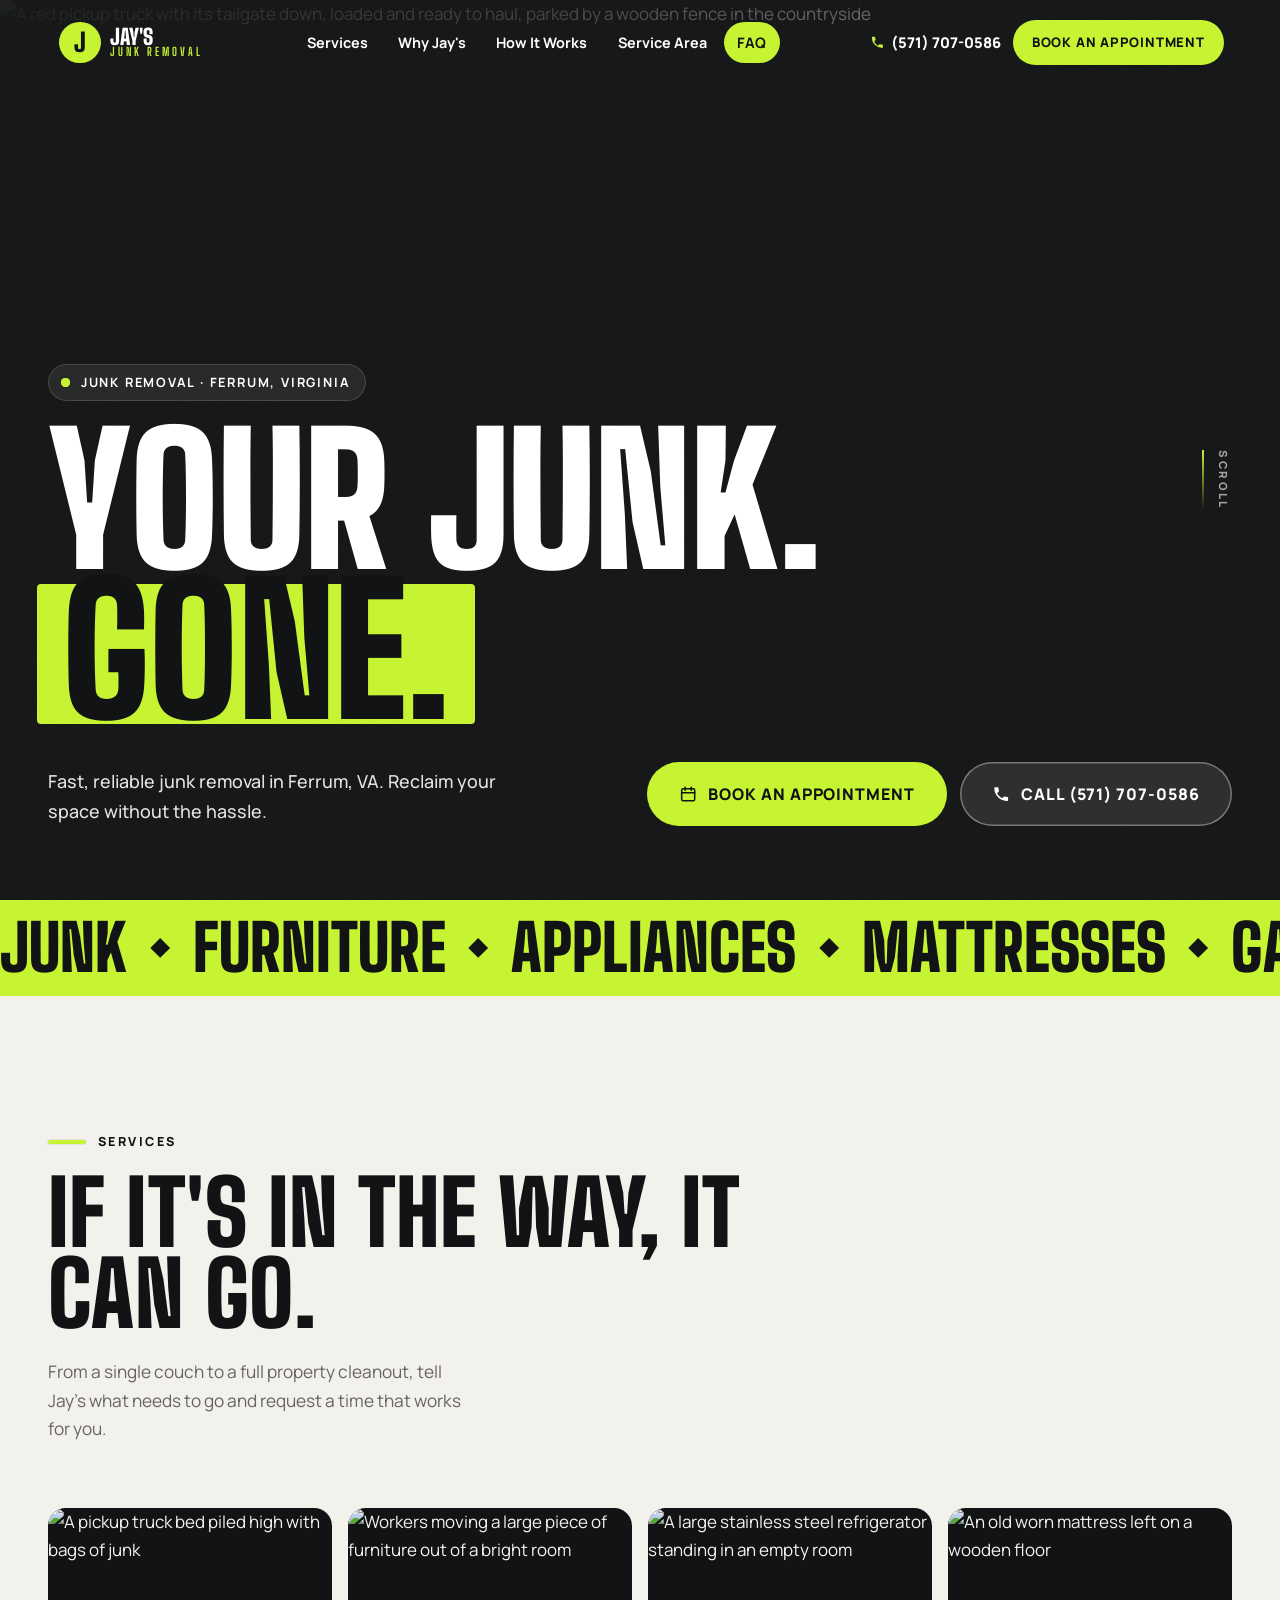
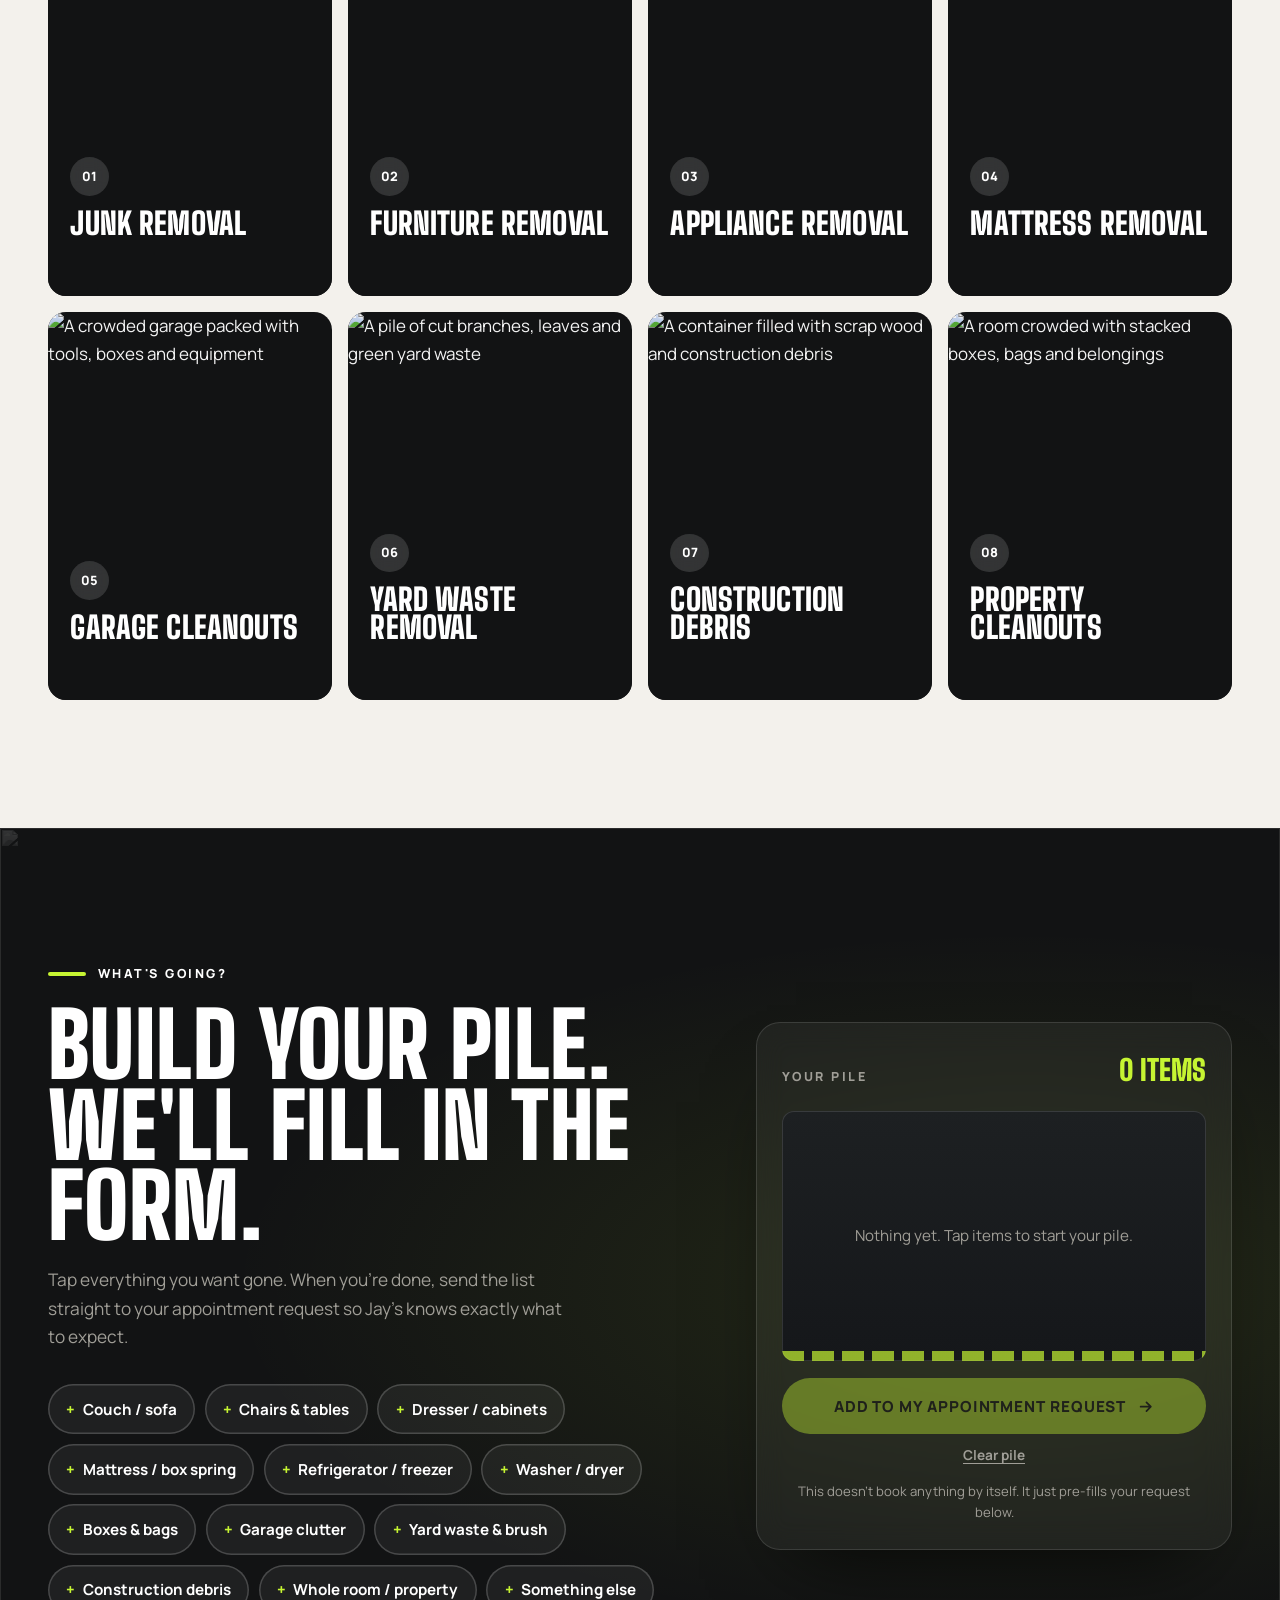
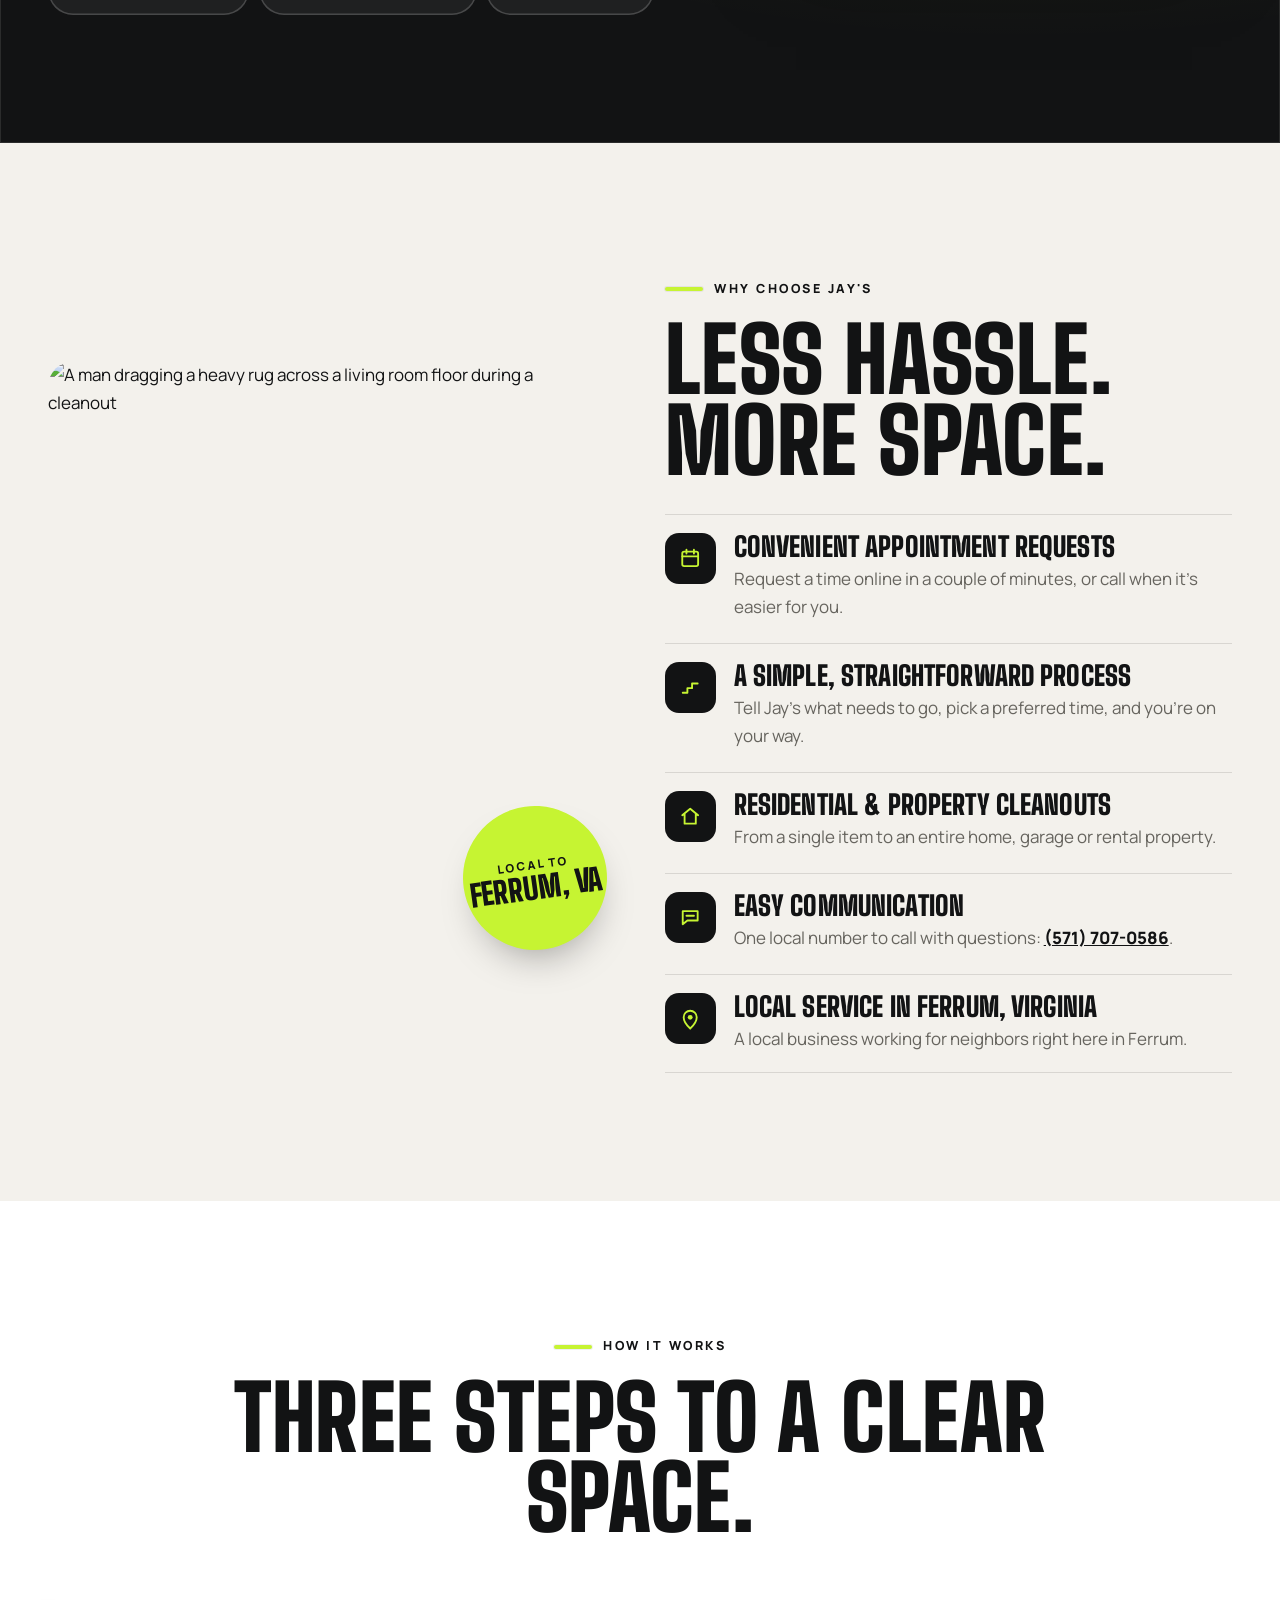
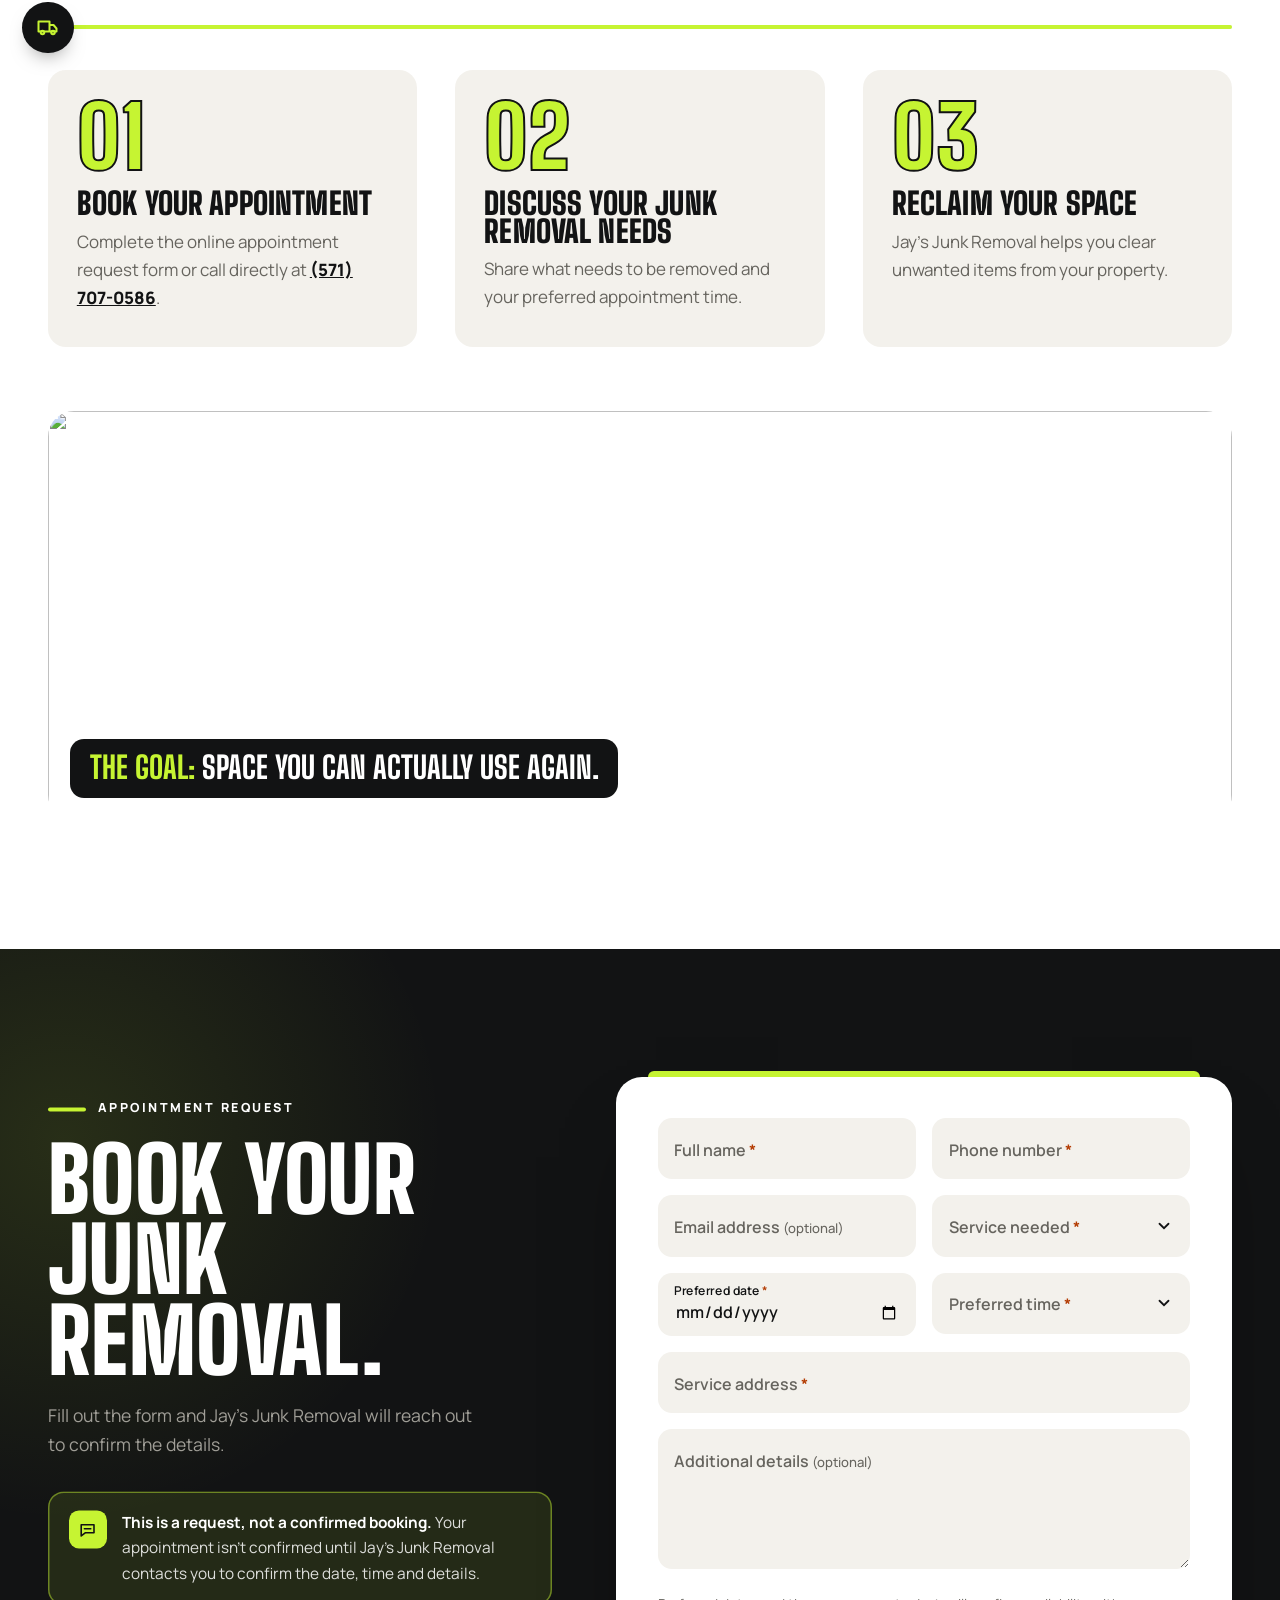
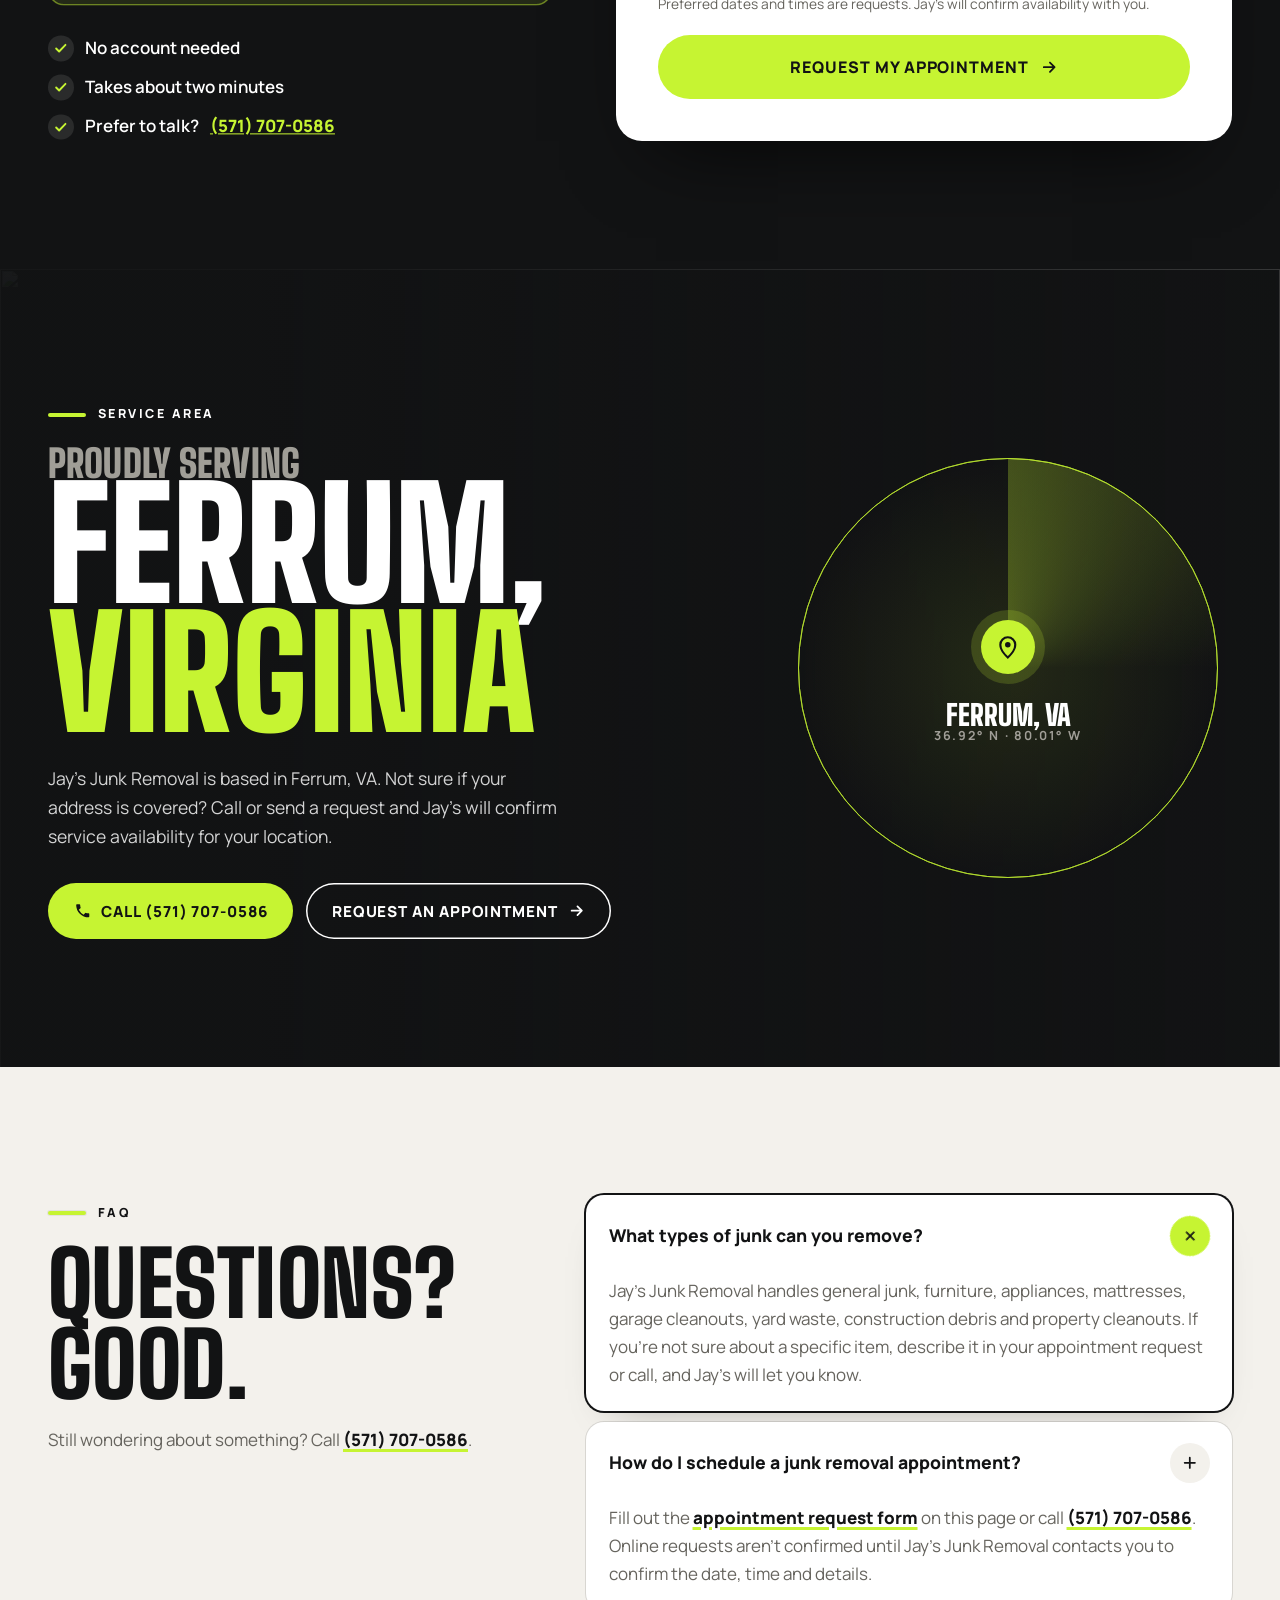
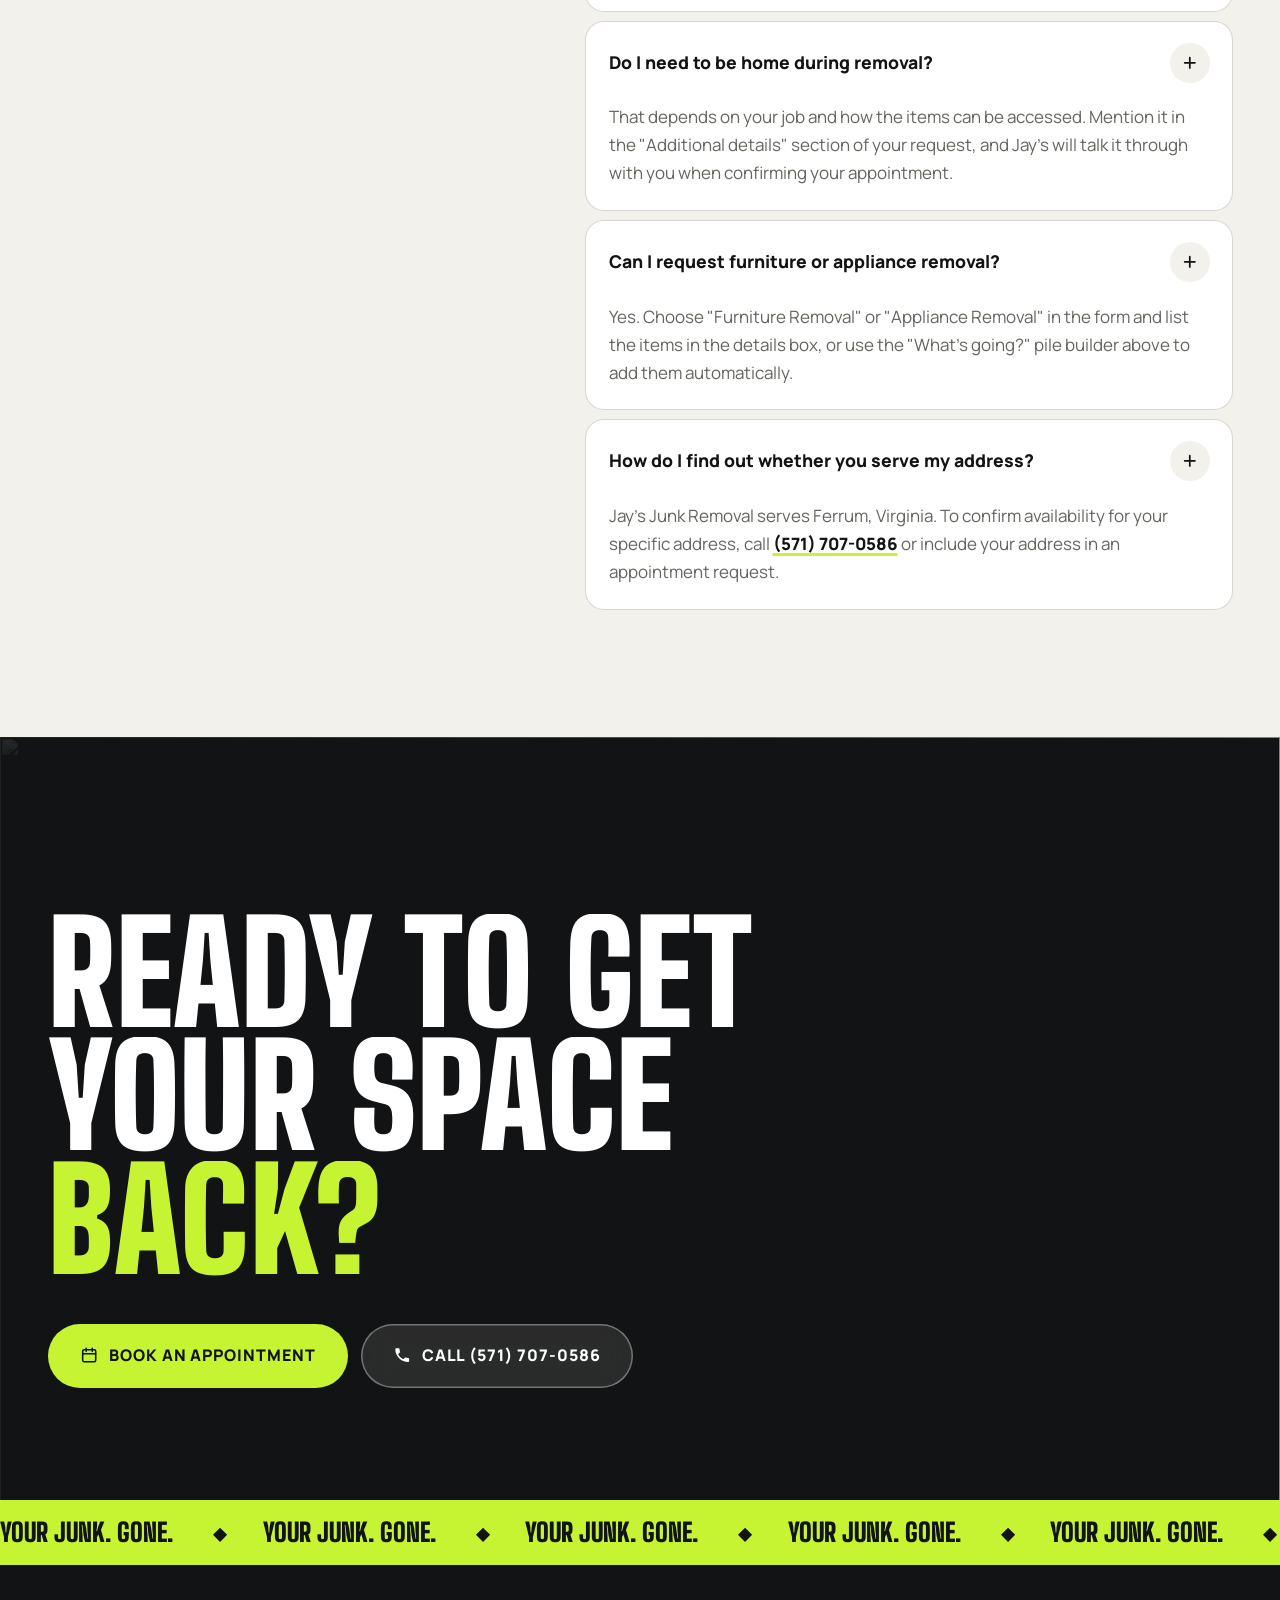
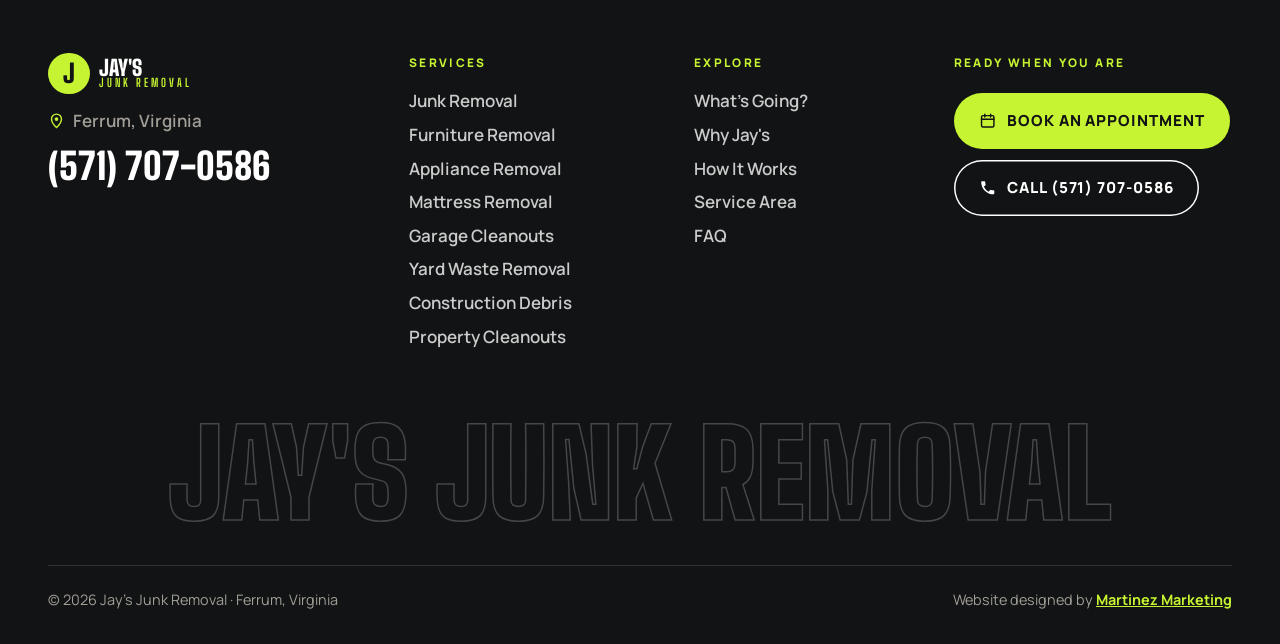
==== index.html @ d5acefc0 "Add files via upload" ====
<!doctype html>
<html lang="en" class="no-js">
<head>
  <meta charset="utf-8">
  <meta name="viewport" content="width=device-width, initial-scale=1, viewport-fit=cover">
  <title>Jay's Junk Removal | Junk Removal in Ferrum, VA | (571) 707-0586</title>
  <meta name="description" content="Jay's Junk Removal offers junk, furniture, appliance, mattress, garage, yard waste, construction debris and property cleanout removal in Ferrum, Virginia. Request an appointment or call (571) 707-0586.">
  <meta name="theme-color" content="#121314">
  <link rel="icon" href="assets/favicon.svg" type="image/svg+xml">

  <meta property="og:type" content="website">
  <meta property="og:title" content="Jay's Junk Removal | Your Junk. Gone.">
  <meta property="og:description" content="Fast, reliable junk removal in Ferrum, VA. Reclaim your space without the hassle.">
  <meta property="og:image" content="assets/images/og-image.jpg">
  <meta name="twitter:card" content="summary_large_image">

  <script type="application/ld+json">
  {
    "@context": "https://schema.org",
    "@type": "LocalBusiness",
    "name": "Jay's Junk Removal",
    "telephone": "+1-571-707-0586",
    "description": "Junk removal, furniture and appliance removal, mattress removal, garage cleanouts, yard waste, construction debris and property cleanouts in Ferrum, Virginia.",
    "image": "assets/images/og-image.jpg",
    "address": { "@type": "PostalAddress", "addressLocality": "Ferrum", "addressRegion": "VA", "addressCountry": "US" },
    "areaServed": { "@type": "Place", "name": "Ferrum, Virginia" }
  }
  </script>

  <link rel="preconnect" href="https://fonts.googleapis.com">
  <link rel="preconnect" href="https://fonts.gstatic.com" crossorigin>
  <link href="https://fonts.googleapis.com/css2?family=Big+Shoulders+Display:wght@700;800;900&family=Manrope:wght@400;500;600;700;800&display=swap" rel="stylesheet">
  <link rel="preload" as="image" href="assets/images/hero-pickup.webp">
  <link rel="stylesheet" href="style.css">
  <script>
    (function (d) {
      var c = d.documentElement;
      c.className = c.className.replace('no-js', 'js');
      if (window.matchMedia && matchMedia('(prefers-reduced-motion: reduce)').matches) c.className += ' reduced';
    })(document);
  </script>
</head>
<body>
  <a class="skip" href="#main">Skip to content</a>

  <svg width="0" height="0" style="position:absolute" aria-hidden="true" focusable="false">
    <symbol id="i-arrow" viewBox="0 0 24 24"><path d="M5 12h13M13 6l6 6-6 6" fill="none" stroke="currentColor" stroke-width="2.4" stroke-linecap="round" stroke-linejoin="round"/></symbol>
    <symbol id="i-arrow-ne" viewBox="0 0 24 24"><path d="M7 17L17 7M9 7h8v8" fill="none" stroke="currentColor" stroke-width="2.4" stroke-linecap="round" stroke-linejoin="round"/></symbol>
    <symbol id="i-phone" viewBox="0 0 24 24"><path d="M6.6 10.8a15.1 15.1 0 0 0 6.6 6.6l2.2-2.2a1 1 0 0 1 1-.25 11.4 11.4 0 0 0 3.6.57 1 1 0 0 1 1 1V20a1 1 0 0 1-1 1A17 17 0 0 1 3 4a1 1 0 0 1 1-1h3.5a1 1 0 0 1 1 1c0 1.25.2 2.45.57 3.57a1 1 0 0 1-.25 1z" fill="currentColor"/></symbol>
    <symbol id="i-cal" viewBox="0 0 24 24"><g fill="none" stroke="currentColor" stroke-width="2" stroke-linecap="round" stroke-linejoin="round"><rect x="3.5" y="5" width="17" height="15.5" rx="2"/><path d="M3.5 10h17M8 3v4M16 3v4"/></g></symbol>
    <symbol id="i-plus" viewBox="0 0 24 24"><path d="M12 5v14M5 12h14" fill="none" stroke="currentColor" stroke-width="2.4" stroke-linecap="round"/></symbol>
    <symbol id="i-check" viewBox="0 0 24 24"><path d="M5 12.5l4.5 4.5L19 7" fill="none" stroke="currentColor" stroke-width="2.8" stroke-linecap="round" stroke-linejoin="round"/></symbol>
    <symbol id="i-truck" viewBox="0 0 24 24"><g fill="none" stroke="currentColor" stroke-width="2" stroke-linecap="round" stroke-linejoin="round"><path d="M2.5 6.5h11v10h-11zM13.5 10h4l3 3.5v3h-7"/><circle cx="6.5" cy="17.5" r="1.8"/><circle cx="17" cy="17.5" r="1.8"/></g></symbol>
    <symbol id="i-pin" viewBox="0 0 24 24"><path d="M12 22s7-6.2 7-12a7 7 0 0 0-14 0c0 5.8 7 12 7 12z" fill="none" stroke="currentColor" stroke-width="2"/><circle cx="12" cy="10" r="2.6" fill="currentColor"/></symbol>
    <symbol id="i-chat" viewBox="0 0 24 24"><path d="M4 5.5h16v10H9l-5 4z" fill="none" stroke="currentColor" stroke-width="2" stroke-linejoin="round"/><path d="M8 10.5h8" stroke="currentColor" stroke-width="2" stroke-linecap="round"/></symbol>
    <symbol id="i-home" viewBox="0 0 24 24"><path d="M3.5 11L12 4l8.5 7M6 9.5V20h12V9.5" fill="none" stroke="currentColor" stroke-width="2" stroke-linecap="round" stroke-linejoin="round"/></symbol>
    <symbol id="i-steps" viewBox="0 0 24 24"><path d="M4 18h5v-5h5V8h6" fill="none" stroke="currentColor" stroke-width="2" stroke-linecap="round" stroke-linejoin="round"/></symbol>
  </svg>

  <!-- Preloader: a roll-up truck door -->
  <div class="loader" aria-hidden="true">
    <div class="loader__door">
      <div class="loader__mark"><span>JAY'S</span><b>JUNK REMOVAL</b></div>
      <div class="loader__count"><span>0</span>%</div>
      <span class="loader__handle"></span>
    </div>
  </div>

  <div class="cursor" aria-hidden="true"><span class="cursor__dot"></span><span class="cursor__ring"></span></div>
  <div class="progress" aria-hidden="true"><span></span></div>

  <!-- Header -->
  <header class="nav">
    <div class="nav__inner">
      <a href="#home" class="brand" aria-label="Jay's Junk Removal, back to top">
        <span class="brand__mark">J</span>
        <span class="brand__text">Jay's<b>Junk Removal</b></span>
      </a>
      <nav class="nav__links" aria-label="Primary">
        <a href="#services">Services</a>
        <a href="#why">Why Jay's</a>
        <a href="#how">How It Works</a>
        <a href="#area">Service Area</a>
        <a href="#faq">FAQ</a>
      </nav>
      <div class="nav__cta">
        <a href="tel:+15717070586" class="nav__phone"><svg><use href="#i-phone"/></svg><span>(571) 707-0586</span></a>
        <a href="#book" class="btn btn--lime btn--sm magnetic"><span>Book an Appointment</span></a>
        <button class="burger" aria-expanded="false" aria-controls="mobile-menu" aria-label="Open menu"><span></span><span></span></button>
      </div>
    </div>
  </header>

  <div class="mmenu" id="mobile-menu" hidden>
    <nav aria-label="Mobile">
      <a href="#services">Services</a>
      <a href="#load">What's Going?</a>
      <a href="#why">Why Jay's</a>
      <a href="#how">How It Works</a>
      <a href="#book">Book</a>
      <a href="#area">Service Area</a>
      <a href="#faq">FAQ</a>
    </nav>
    <div class="mmenu__foot">
      <a href="#book" class="btn btn--lime"><svg><use href="#i-cal"/></svg><span>Book an Appointment</span></a>
      <a href="tel:+15717070586" class="btn btn--line"><svg><use href="#i-phone"/></svg><span>Call (571) 707-0586</span></a>
    </div>
  </div>

  <!-- Sticky mobile CTA -->
  <div class="mbar" aria-label="Quick actions">
    <a href="tel:+15717070586" class="mbar__call"><svg><use href="#i-phone"/></svg><span>Call</span></a>
    <a href="#book" class="mbar__book"><svg><use href="#i-cal"/></svg><span>Book an Appointment</span></a>
  </div>

  <main id="main">

    <!-- HERO -->
    <section class="hero" id="home" aria-labelledby="hero-title">
      <div class="hero__media">
        <img src="assets/images/hero-pickup.webp" alt="A red pickup truck with its tailgate down, loaded and ready to haul, parked by a wooden fence in the countryside" width="2200" height="1467" fetchpriority="high">
      </div>
      <div class="hero__shade"></div>
      <div class="hero__grain" aria-hidden="true"></div>

      <div class="hero__content wrap">
        <p class="hero__tag"><span class="pulse"></span>Junk removal · Ferrum, Virginia</p>
        <h1 class="hero__title" id="hero-title" aria-label="Your junk. Gone.">
          <span class="hline hline--1" aria-hidden="true"><span class="ch">Y</span><span class="ch">o</span><span class="ch">u</span><span class="ch">r</span><span class="sp"> </span><span class="ch">j</span><span class="ch">u</span><span class="ch">n</span><span class="ch">k</span><span class="ch">.</span></span>
          <span class="hline hline--2" aria-hidden="true"><span class="gone"><span class="gone__txt">Gone.</span><span class="gone__bar"></span></span></span>
        </h1>
        <div class="hero__bottom">
          <p class="hero__lead">Fast, reliable junk removal in Ferrum, VA. Reclaim your space without the hassle.</p>
          <div class="hero__actions">
            <a href="#book" class="btn btn--lime btn--lg magnetic"><svg><use href="#i-cal"/></svg><span>Book an Appointment</span></a>
            <a href="tel:+15717070586" class="btn btn--glass btn--lg magnetic"><svg><use href="#i-phone"/></svg><span>Call (571) 707-0586</span></a>
          </div>
        </div>
      </div>
      <div class="hero__scroll" aria-hidden="true"><span>Scroll</span><i></i></div>
    </section>

    <!-- MARQUEE -->
    <div class="marquee" aria-hidden="true">
      <div class="marquee__track">
        <span>Junk</span><i></i><span>Furniture</span><i></i><span>Appliances</span><i></i><span>Mattresses</span><i></i><span>Garages</span><i></i><span>Yard Waste</span><i></i><span>Debris</span><i></i><span>Cleanouts</span><i></i>
        <span>Junk</span><i></i><span>Furniture</span><i></i><span>Appliances</span><i></i><span>Mattresses</span><i></i><span>Garages</span><i></i><span>Yard Waste</span><i></i><span>Debris</span><i></i><span>Cleanouts</span><i></i>
      </div>
    </div>

    <!-- SERVICES -->
    <section class="services section" id="services" aria-labelledby="services-title">
      <div class="wrap">
        <div class="shead shead--split">
          <div>
            <p class="eyebrow"><span class="eyebrow__line"></span>Services</p>
            <h2 class="h2 split" id="services-title">If it's in the way, it can go.</h2>
          </div>
          <p class="shead__lead">From a single couch to a full property cleanout, tell Jay's what needs to go and request a time that works for you.</p>
        </div>

        <div class="cards">
          <article class="card">
            <div class="card__img"><img src="assets/images/svc-junk.webp" alt="A pickup truck bed piled high with bags of junk" width="1000" height="663" loading="lazy"></div>
            <div class="card__body">
              <span class="card__n">01</span>
              <h3>Junk Removal</h3>
              <p>General household junk, bags, boxes and clutter, hauled away.</p>
              <a href="#book" class="card__link" data-service="Junk Removal">Book this <svg><use href="#i-arrow-ne"/></svg></a>
            </div>
          </article>
          <article class="card">
            <div class="card__img"><img src="assets/images/svc-furniture.webp" alt="Workers moving a large piece of furniture out of a bright room" width="1000" height="667" loading="lazy"></div>
            <div class="card__body">
              <span class="card__n">02</span>
              <h3>Furniture Removal</h3>
              <p>Couches, chairs, tables, dressers and other furniture you're done with.</p>
              <a href="#book" class="card__link" data-service="Furniture Removal">Book this <svg><use href="#i-arrow-ne"/></svg></a>
            </div>
          </article>
          <article class="card">
            <div class="card__img"><img src="assets/images/svc-appliance.webp" alt="A large stainless steel refrigerator standing in an empty room" width="1000" height="667" loading="lazy"></div>
            <div class="card__body">
              <span class="card__n">03</span>
              <h3>Appliance Removal</h3>
              <p>Old refrigerators, washers, dryers and other bulky appliances.</p>
              <a href="#book" class="card__link" data-service="Appliance Removal">Book this <svg><use href="#i-arrow-ne"/></svg></a>
            </div>
          </article>
          <article class="card">
            <div class="card__img"><img src="assets/images/svc-mattress.webp" alt="An old worn mattress left on a wooden floor" width="1000" height="667" loading="lazy"></div>
            <div class="card__body">
              <span class="card__n">04</span>
              <h3>Mattress Removal</h3>
              <p>Mattresses and box springs carried out and taken off your hands.</p>
              <a href="#book" class="card__link" data-service="Mattress Removal">Book this <svg><use href="#i-arrow-ne"/></svg></a>
            </div>
          </article>
          <article class="card">
            <div class="card__img"><img src="assets/images/svc-garage.webp" alt="A crowded garage packed with tools, boxes and equipment" width="1000" height="667" loading="lazy"></div>
            <div class="card__body">
              <span class="card__n">05</span>
              <h3>Garage Cleanouts</h3>
              <p>Clear out years of stored stuff and get your garage back.</p>
              <a href="#book" class="card__link" data-service="Garage Cleanout">Book this <svg><use href="#i-arrow-ne"/></svg></a>
            </div>
          </article>
          <article class="card">
            <div class="card__img"><img src="assets/images/svc-yard.webp" alt="A pile of cut branches, leaves and green yard waste" width="1000" height="666" loading="lazy"></div>
            <div class="card__body">
              <span class="card__n">06</span>
              <h3>Yard Waste Removal</h3>
              <p>Branches, brush, leaves and outdoor debris cleared from your property.</p>
              <a href="#book" class="card__link" data-service="Yard Waste Removal">Book this <svg><use href="#i-arrow-ne"/></svg></a>
            </div>
          </article>
          <article class="card">
            <div class="card__img"><img src="assets/images/svc-debris.webp" alt="A container filled with scrap wood and construction debris" width="1000" height="667" loading="lazy"></div>
            <div class="card__body">
              <span class="card__n">07</span>
              <h3>Construction Debris</h3>
              <p>Scrap wood, drywall and leftover materials from projects and renovations.</p>
              <a href="#book" class="card__link" data-service="Construction Debris Removal">Book this <svg><use href="#i-arrow-ne"/></svg></a>
            </div>
          </article>
          <article class="card">
            <div class="card__img"><img src="assets/images/svc-property.webp" alt="A room crowded with stacked boxes, bags and belongings" width="1000" height="750" loading="lazy"></div>
            <div class="card__body">
              <span class="card__n">08</span>
              <h3>Property Cleanouts</h3>
              <p>Homes, rentals, basements and attics cleared out room by room.</p>
              <a href="#book" class="card__link" data-service="Property Cleanout">Book this <svg><use href="#i-arrow-ne"/></svg></a>
            </div>
          </article>
        </div>
      </div>
    </section>

    <!-- LOAD BUILDER -->
    <section class="load section" id="load" aria-labelledby="load-title">
      <div class="load__bg" aria-hidden="true"><img src="assets/images/load-storage.webp" alt="" width="1600" height="1154" loading="lazy"></div>
      <div class="wrap load__grid">
        <div class="load__copy">
          <p class="eyebrow"><span class="eyebrow__line"></span>What's going?</p>
          <h2 class="h2 split" id="load-title">Build your pile. We'll fill in the form.</h2>
          <p class="load__lead">Tap everything you want gone. When you're done, send the list straight to your appointment request so Jay's knows exactly what to expect.</p>
          <div class="chips" role="group" aria-label="Items to remove">
            <button type="button" class="chip" aria-pressed="false" data-item="Couch / sofa" data-svc="Furniture Removal">Couch / sofa</button>
            <button type="button" class="chip" aria-pressed="false" data-item="Chairs &amp; tables" data-svc="Furniture Removal">Chairs &amp; tables</button>
            <button type="button" class="chip" aria-pressed="false" data-item="Dresser / cabinets" data-svc="Furniture Removal">Dresser / cabinets</button>
            <button type="button" class="chip" aria-pressed="false" data-item="Mattress / box spring" data-svc="Mattress Removal">Mattress / box spring</button>
            <button type="button" class="chip" aria-pressed="false" data-item="Refrigerator / freezer" data-svc="Appliance Removal">Refrigerator / freezer</button>
            <button type="button" class="chip" aria-pressed="false" data-item="Washer / dryer" data-svc="Appliance Removal">Washer / dryer</button>
            <button type="button" class="chip" aria-pressed="false" data-item="Boxes &amp; bags" data-svc="Junk Removal">Boxes &amp; bags</button>
            <button type="button" class="chip" aria-pressed="false" data-item="Garage clutter" data-svc="Garage Cleanout">Garage clutter</button>
            <button type="button" class="chip" aria-pressed="false" data-item="Yard waste &amp; brush" data-svc="Yard Waste Removal">Yard waste &amp; brush</button>
            <button type="button" class="chip" aria-pressed="false" data-item="Construction debris" data-svc="Construction Debris Removal">Construction debris</button>
            <button type="button" class="chip" aria-pressed="false" data-item="Whole room / property" data-svc="Property Cleanout">Whole room / property</button>
            <button type="button" class="chip" aria-pressed="false" data-item="Something else" data-svc="Other / Not Sure">Something else</button>
          </div>
        </div>

        <div class="pile">
          <div class="pile__head">
            <span>Your pile</span>
            <b class="pile__count" aria-live="polite">0 items</b>
          </div>
          <div class="pile__bed" aria-hidden="true">
            <div class="pile__stack"></div>
            <p class="pile__empty">Nothing yet. Tap items to start your pile.</p>
          </div>
          <div class="pile__actions">
            <button type="button" class="btn btn--lime btn--block pile__send" disabled><span>Add to my appointment request</span><svg><use href="#i-arrow"/></svg></button>
            <button type="button" class="pile__clear">Clear pile</button>
          </div>
          <p class="pile__note">This doesn't book anything by itself. It just pre-fills your request below.</p>
        </div>
      </div>
    </section>

    <!-- WHY -->
    <section class="why section" id="why" aria-labelledby="why-title">
      <div class="wrap why__grid">
        <div class="why__media">
          <figure class="why__img"><img src="assets/images/why-hauling.webp" alt="A man dragging a heavy rug across a living room floor during a cleanout" width="1200" height="872" loading="lazy"></figure>
          <div class="why__badge" aria-hidden="true"><span>Local to</span><b>Ferrum, VA</b></div>
        </div>
        <div class="why__copy">
          <p class="eyebrow"><span class="eyebrow__line"></span>Why choose Jay's</p>
          <h2 class="h2 split" id="why-title">Less hassle. More space.</h2>
          <ul class="reasons">
            <li class="reason"><span class="reason__ico"><svg><use href="#i-cal"/></svg></span><div><h3>Convenient appointment requests</h3><p>Request a time online in a couple of minutes, or call when it's easier for you.</p></div></li>
            <li class="reason"><span class="reason__ico"><svg><use href="#i-steps"/></svg></span><div><h3>A simple, straightforward process</h3><p>Tell Jay's what needs to go, pick a preferred time, and you're on your way.</p></div></li>
            <li class="reason"><span class="reason__ico"><svg><use href="#i-home"/></svg></span><div><h3>Residential &amp; property cleanouts</h3><p>From a single item to an entire home, garage or rental property.</p></div></li>
            <li class="reason"><span class="reason__ico"><svg><use href="#i-chat"/></svg></span><div><h3>Easy communication</h3><p>One local number to call with questions: <a href="tel:+15717070586">(571) 707-0586</a>.</p></div></li>
            <li class="reason"><span class="reason__ico"><svg><use href="#i-pin"/></svg></span><div><h3>Local service in Ferrum, Virginia</h3><p>A local business working for neighbors right here in Ferrum.</p></div></li>
          </ul>
        </div>
      </div>
    </section>

    <!-- HOW IT WORKS -->
    <section class="how section" id="how" aria-labelledby="how-title">
      <div class="wrap">
        <div class="shead shead--center">
          <p class="eyebrow"><span class="eyebrow__line"></span>How it works</p>
          <h2 class="h2 split" id="how-title">Three steps to a clear space.</h2>
        </div>
        <div class="steps">
          <div class="steps__track" aria-hidden="true"><span class="steps__fill"></span><span class="steps__truck"><svg><use href="#i-truck"/></svg></span></div>
          <article class="step">
            <span class="step__n">01</span>
            <h3>Book your appointment</h3>
            <p>Complete the online appointment request form or call directly at <a href="tel:+15717070586">(571) 707-0586</a>.</p>
          </article>
          <article class="step">
            <span class="step__n">02</span>
            <h3>Discuss your junk removal needs</h3>
            <p>Share what needs to be removed and your preferred appointment time.</p>
          </article>
          <article class="step">
            <span class="step__n">03</span>
            <h3>Reclaim your space</h3>
            <p>Jay's Junk Removal helps you clear unwanted items from your property.</p>
          </article>
        </div>
        <figure class="how__band" aria-hidden="true">
          <img src="assets/images/step-empty.webp" alt="" width="1100" height="733" loading="lazy">
          <figcaption><span>The goal:</span> space you can actually use again.</figcaption>
        </figure>
      </div>
    </section>

    <!-- BOOKING -->
    <section class="book section" id="book" aria-labelledby="book-title">
      <div class="wrap book__grid">
        <div class="book__info">
          <p class="eyebrow"><span class="eyebrow__line"></span>Appointment request</p>
          <h2 class="h2 split" id="book-title">Book your junk removal.</h2>
          <p class="book__lead">Fill out the form and Jay's Junk Removal will reach out to confirm the details.</p>
          <div class="notice">
            <span class="notice__ico"><svg><use href="#i-chat"/></svg></span>
            <p><b>This is a request, not a confirmed booking.</b> Your appointment isn't confirmed until Jay's Junk Removal contacts you to confirm the date, time and details.</p>
          </div>
          <ul class="book__points">
            <li><svg><use href="#i-check"/></svg>No account needed</li>
            <li><svg><use href="#i-check"/></svg>Takes about two minutes</li>
            <li><svg><use href="#i-check"/></svg>Prefer to talk? <a href="tel:+15717070586">(571) 707-0586</a></li>
          </ul>
        </div>

        <div class="formcard">
          <form class="bform" name="appointment" method="POST" action="/thank-you.html" data-netlify="true" netlify-honeypot="bot-field" novalidate>
            <input type="hidden" name="form-name" value="appointment">
            <p class="hp" aria-hidden="true"><label>Leave this field empty <input name="bot-field" tabindex="-1" autocomplete="off"></label></p>

            <div class="frow">
              <div class="field"><input id="f-name" name="name" type="text" autocomplete="name" placeholder=" " required><label for="f-name">Full name <em>*</em></label><span class="field__err" id="f-name-err"></span></div>
              <div class="field"><input id="f-phone" name="phone" type="tel" inputmode="tel" autocomplete="tel" placeholder=" " required><label for="f-phone">Phone number <em>*</em></label><span class="field__err" id="f-phone-err"></span></div>
            </div>
            <div class="frow">
              <div class="field"><input id="f-email" name="email" type="email" inputmode="email" autocomplete="email" placeholder=" "><label for="f-email">Email address <small>(optional)</small></label><span class="field__err" id="f-email-err"></span></div>
              <div class="field field--select">
                <select id="f-service" name="service" required>
                  <option value="" disabled selected></option>
                  <option>Junk Removal</option>
                  <option>Furniture Removal</option>
                  <option>Appliance Removal</option>
                  <option>Mattress Removal</option>
                  <option>Garage Cleanout</option>
                  <option>Yard Waste Removal</option>
                  <option>Construction Debris Removal</option>
                  <option>Property Cleanout</option>
                  <option>Other / Not Sure</option>
                </select>
                <label for="f-service">Service needed <em>*</em></label><span class="field__err" id="f-service-err"></span>
              </div>
            </div>
            <div class="frow">
              <div class="field field--date"><input id="f-date" name="preferred-date" type="date" required><label for="f-date">Preferred date <em>*</em></label><span class="field__err" id="f-date-err"></span></div>
              <div class="field field--select">
                <select id="f-time" name="preferred-time" required>
                  <option value="" disabled selected></option>
                  <option>Morning</option>
                  <option>Midday</option>
                  <option>Afternoon</option>
                  <option>Evening</option>
                  <option>Flexible / any time</option>
                </select>
                <label for="f-time">Preferred time <em>*</em></label><span class="field__err" id="f-time-err"></span>
              </div>
            </div>
            <div class="field"><input id="f-address" name="address" type="text" autocomplete="street-address" placeholder=" " required><label for="f-address">Service address <em>*</em></label><span class="field__err" id="f-address-err"></span></div>
            <div class="field"><textarea id="f-details" name="details" rows="4" placeholder=" "></textarea><label for="f-details">Additional details <small>(optional)</small></label></div>
            <p class="bform__hint">Preferred dates and times are requests. Jay's will confirm availability with you.</p>

            <button type="submit" class="btn btn--lime btn--lg btn--block bform__submit"><span class="bform__label">Request my appointment</span><svg><use href="#i-arrow"/></svg></button>
            <div class="bform__error" role="alert" hidden></div>
          </form>

          <div class="bsuccess" hidden tabindex="-1">
            <span class="bsuccess__ico"><svg><use href="#i-check"/></svg></span>
            <h3>Request received.</h3>
            <p>Thanks! Your appointment request was sent to Jay's Junk Removal. <b>It isn't confirmed yet.</b> Jay's will contact you to confirm the date, time and details.</p>
            <p class="bsuccess__call">Need to reach Jay's sooner? <a href="tel:+15717070586">Call (571) 707-0586</a></p>
            <button type="button" class="btn btn--line btn--sm bsuccess__again"><span>Send another request</span></button>
          </div>
        </div>
      </div>
    </section>

    <!-- SERVICE AREA -->
    <section class="area section" id="area" aria-labelledby="area-title">
      <div class="area__bg" aria-hidden="true"><img src="assets/images/area-ridge.webp" alt="" width="2000" height="1333" loading="lazy"></div>
      <div class="wrap area__grid">
        <div class="area__copy">
          <p class="eyebrow"><span class="eyebrow__line"></span>Service area</p>
          <h2 class="area__title" id="area-title"><span class="area__l">Proudly serving</span><span class="area__l area__l--big">Ferrum,</span><span class="area__l area__l--big area__l--lime">Virginia</span></h2>
          <p class="area__text">Jay's Junk Removal is based in Ferrum, VA. Not sure if your address is covered? Call or send a request and Jay's will confirm service availability for your location.</p>
          <div class="area__actions">
            <a href="tel:+15717070586" class="btn btn--lime magnetic"><svg><use href="#i-phone"/></svg><span>Call (571) 707-0586</span></a>
            <a href="#book" class="btn btn--line magnetic"><span>Request an appointment</span><svg><use href="#i-arrow"/></svg></a>
          </div>
        </div>
        <div class="radar" aria-hidden="true">
          <span class="radar__ring"></span><span class="radar__ring"></span><span class="radar__ring"></span>
          <span class="radar__sweep"></span>
          <span class="radar__pin"><svg><use href="#i-pin"/></svg></span>
          <span class="radar__label">Ferrum, VA</span>
          <span class="radar__coords">36.92° N · 80.01° W</span>
        </div>
      </div>
    </section>

    <!-- FAQ -->
    <section class="faq section" id="faq" aria-labelledby="faq-title">
      <div class="wrap faq__grid">
        <div class="faq__head">
          <p class="eyebrow"><span class="eyebrow__line"></span>FAQ</p>
          <h2 class="h2 split" id="faq-title">Questions? Good.</h2>
          <p>Still wondering about something? Call <a href="tel:+15717070586">(571) 707-0586</a>.</p>
        </div>
        <div class="acc">
          <div class="acc__item">
            <h3><button class="acc__btn" aria-expanded="false" aria-controls="faq-1" id="faq-1-btn">What types of junk can you remove?<span class="acc__ico"><svg><use href="#i-plus"/></svg></span></button></h3>
            <div class="acc__panel" id="faq-1" role="region" aria-labelledby="faq-1-btn"><p>Jay's Junk Removal handles general junk, furniture, appliances, mattresses, garage cleanouts, yard waste, construction debris and property cleanouts. If you're not sure about a specific item, describe it in your appointment request or call, and Jay's will let you know.</p></div>
          </div>
          <div class="acc__item">
            <h3><button class="acc__btn" aria-expanded="false" aria-controls="faq-2" id="faq-2-btn">How do I schedule a junk removal appointment?<span class="acc__ico"><svg><use href="#i-plus"/></svg></span></button></h3>
            <div class="acc__panel" id="faq-2" role="region" aria-labelledby="faq-2-btn"><p>Fill out the <a href="#book">appointment request form</a> on this page or call <a href="tel:+15717070586">(571) 707-0586</a>. Online requests aren't confirmed until Jay's Junk Removal contacts you to confirm the date, time and details.</p></div>
          </div>
          <div class="acc__item">
            <h3><button class="acc__btn" aria-expanded="false" aria-controls="faq-3" id="faq-3-btn">Do I need to be home during removal?<span class="acc__ico"><svg><use href="#i-plus"/></svg></span></button></h3>
            <div class="acc__panel" id="faq-3" role="region" aria-labelledby="faq-3-btn"><p>That depends on your job and how the items can be accessed. Mention it in the "Additional details" section of your request, and Jay's will talk it through with you when confirming your appointment.</p></div>
          </div>
          <div class="acc__item">
            <h3><button class="acc__btn" aria-expanded="false" aria-controls="faq-4" id="faq-4-btn">Can I request furniture or appliance removal?<span class="acc__ico"><svg><use href="#i-plus"/></svg></span></button></h3>
            <div class="acc__panel" id="faq-4" role="region" aria-labelledby="faq-4-btn"><p>Yes. Choose "Furniture Removal" or "Appliance Removal" in the form and list the items in the details box, or use the "What's going?" pile builder above to add them automatically.</p></div>
          </div>
          <div class="acc__item">
            <h3><button class="acc__btn" aria-expanded="false" aria-controls="faq-5" id="faq-5-btn">How do I find out whether you serve my address?<span class="acc__ico"><svg><use href="#i-plus"/></svg></span></button></h3>
            <div class="acc__panel" id="faq-5" role="region" aria-labelledby="faq-5-btn"><p>Jay's Junk Removal serves Ferrum, Virginia. To confirm availability for your specific address, call <a href="tel:+15717070586">(571) 707-0586</a> or include your address in an appointment request.</p></div>
          </div>
        </div>
      </div>
    </section>

    <!-- FINAL CTA -->
    <section class="final" aria-labelledby="final-title">
      <div class="final__media" aria-hidden="true"><img src="assets/images/cta-garage.webp" alt="" width="2000" height="1398" loading="lazy"></div>
      <div class="final__inner wrap">
        <h2 class="final__title" id="final-title"><span class="fl"><span>Ready to get</span></span><span class="fl"><span>your space</span></span><span class="fl"><span class="lime">back?</span></span></h2>
        <div class="final__actions">
          <a href="#book" class="btn btn--lime btn--lg magnetic"><svg><use href="#i-cal"/></svg><span>Book an Appointment</span></a>
          <a href="tel:+15717070586" class="btn btn--glass btn--lg magnetic"><svg><use href="#i-phone"/></svg><span>Call (571) 707-0586</span></a>
        </div>
      </div>
      <div class="final__ticker" aria-hidden="true"><div class="final__track"><span>Your junk. Gone.</span><span>Your junk. Gone.</span><span>Your junk. Gone.</span><span>Your junk. Gone.</span><span>Your junk. Gone.</span><span>Your junk. Gone.</span></div></div>
    </section>
  </main>

  <footer class="foot">
    <div class="wrap">
      <div class="foot__top">
        <div class="foot__brand">
          <a href="#home" class="brand"><span class="brand__mark">J</span><span class="brand__text">Jay's<b>Junk Removal</b></span></a>
          <p class="foot__loc"><svg><use href="#i-pin"/></svg>Ferrum, Virginia</p>
          <a href="tel:+15717070586" class="foot__phone">(571) 707-0586</a>
        </div>
        <nav class="foot__nav" aria-label="Footer services">
          <p class="foot__h">Services</p>
          <a href="#services">Junk Removal</a>
          <a href="#services">Furniture Removal</a>
          <a href="#services">Appliance Removal</a>
          <a href="#services">Mattress Removal</a>
          <a href="#services">Garage Cleanouts</a>
          <a href="#services">Yard Waste Removal</a>
          <a href="#services">Construction Debris</a>
          <a href="#services">Property Cleanouts</a>
        </nav>
        <nav class="foot__nav" aria-label="Footer site">
          <p class="foot__h">Explore</p>
          <a href="#load">What's Going?</a>
          <a href="#why">Why Jay's</a>
          <a href="#how">How It Works</a>
          <a href="#area">Service Area</a>
          <a href="#faq">FAQ</a>
        </nav>
        <div class="foot__cta">
          <p class="foot__h">Ready when you are</p>
          <a href="#book" class="btn btn--lime magnetic"><svg><use href="#i-cal"/></svg><span>Book an Appointment</span></a>
          <a href="tel:+15717070586" class="btn btn--line"><svg><use href="#i-phone"/></svg><span>Call (571) 707-0586</span></a>
        </div>
      </div>
      <p class="foot__word" aria-hidden="true">Jay's Junk Removal</p>
      <div class="foot__bottom">
        <p>&copy; <span class="year">2026</span> Jay's Junk Removal · Ferrum, Virginia</p>
        <p>Website designed by <a href="https://martinezmarketing.website/" target="_blank" rel="noopener">Martinez Marketing</a></p>
      </div>
    </div>
  </footer>

  <script src="assets/vendor/gsap.min.js" defer></script>
  <script src="assets/vendor/ScrollTrigger.min.js" defer></script>
  <script src="assets/vendor/lenis.min.js" defer></script>
  <script src="script.js" defer></script>
</body>
</html>
---- style.css ----
/* =========================================================
   Jay's Junk Removal: styles
   ========================================================= */
:root {
  --ink: #121314;
  --ink-2: #1b1d1f;
  --ink-3: #26292c;
  --paper: #f3f1ec;
  --paper-2: #e8e5de;
  --white: #ffffff;
  --lime: #c6f432;
  --lime-2: #dcff6e;
  --muted: #66645e;
  --muted-d: #a09e97;
  --line: rgba(18, 19, 20, .12);
  --line-d: rgba(255, 255, 255, .12);
  --radius: 18px;
  --wrap: 1360px;
  --gut: clamp(1.1rem, 4vw, 3rem);
  --f-display: "Big Shoulders Display", "Arial Narrow", Impact, sans-serif;
  --f-body: "Manrope", system-ui, -apple-system, "Segoe UI", sans-serif;
  --ease: cubic-bezier(.22, 1, .36, 1);
}

*, *::before, *::after { box-sizing: border-box; }
[hidden] { display: none !important; }
html { -webkit-text-size-adjust: 100%; }
html.no-js { scroll-behavior: smooth; }
html.lenis, html.lenis body { height: auto; }
.lenis.lenis-smooth { scroll-behavior: auto !important; }
body { margin: 0; background: var(--paper); color: var(--ink); font-family: var(--f-body); font-size: 1.0625rem; line-height: 1.65; overflow-x: hidden; -webkit-font-smoothing: antialiased; }
img { display: block; max-width: 100%; height: auto; }
main { overflow-x: clip; }
svg { width: 1em; height: 1em; fill: currentColor; flex: none; }
a { color: inherit; }
button { font: inherit; color: inherit; background: none; border: 0; cursor: pointer; padding: 0; }
h1, h2, h3 { margin: 0; font-family: var(--f-display); font-weight: 900; line-height: .9; letter-spacing: .005em; text-transform: uppercase; }
p { margin: 0; }
:focus-visible { outline: 3px solid var(--lime); outline-offset: 3px; border-radius: 6px; }
.formcard :focus-visible, .services :focus-visible, .why :focus-visible, .faq :focus-visible, .how :focus-visible { outline-color: var(--ink); }
::selection { background: var(--lime); color: var(--ink); }

.wrap { width: 100%; max-width: var(--wrap); margin: 0 auto; padding: 0 var(--gut); }
.section { position: relative; padding: clamp(5rem, 10vw, 9rem) 0; }
.skip { position: fixed; left: 1rem; top: -4rem; z-index: 999; background: var(--lime); color: var(--ink); padding: .7rem 1.1rem; border-radius: 999px; font-weight: 800; text-decoration: none; transition: top .2s; }
.skip:focus { top: 1rem; }

.eyebrow { display: inline-flex; align-items: center; gap: .7rem; font-size: .78rem; font-weight: 800; letter-spacing: .2em; text-transform: uppercase; margin-bottom: 1.3rem; }
.eyebrow__line { width: 2.4rem; height: 4px; border-radius: 4px; background: var(--lime); box-shadow: 0 0 0 1px rgba(0,0,0,.06); }
.h2 { font-size: clamp(3rem, 7vw, 6.6rem); }
.lime { color: var(--lime); }
.shead { max-width: 900px; margin-bottom: clamp(2.6rem, 5vw, 4.4rem); }
.shead--center { margin-inline: auto; text-align: center; }
.shead--split { max-width: none; display: flex; align-items: flex-end; justify-content: space-between; gap: 1.5rem 4rem; flex-wrap: wrap; }
.shead--split > div { max-width: 820px; }
.shead__lead { max-width: 420px; color: var(--muted); font-size: 1.08rem; }

.split .w { display: inline-block; overflow: hidden; vertical-align: top; padding-bottom: .06em; margin-bottom: -.06em; }
.split .w > span { display: inline-block; }

/* ---------- Buttons ---------- */
.btn {
  --bg: var(--ink); --fg: #fff;
  position: relative; display: inline-flex; align-items: center; justify-content: center; gap: .65rem;
  min-height: 3.5rem; padding: 0 1.6rem; border-radius: 999px; background: var(--bg); color: var(--fg);
  font-weight: 800; font-size: .95rem; letter-spacing: .06em; text-transform: uppercase; text-decoration: none; white-space: nowrap;
  overflow: hidden; isolation: isolate; transition: transform .4s var(--ease), box-shadow .4s var(--ease), color .35s;
}
.btn::before { content: ""; position: absolute; left: 50%; top: 50%; width: 0; height: 0; z-index: -1; border-radius: 50%; background: var(--ink); transform: translate(-50%, -50%); transition: width .55s var(--ease), height .55s var(--ease); }
.btn:hover::before { width: 260%; height: 600%; }
.btn:hover { color: #fff; }
.btn:active { transform: scale(.97); }
.btn svg { font-size: 1.15em; transition: transform .4s var(--ease); }
.btn:hover svg:last-child { transform: translateX(3px); }
.btn--lime { --bg: var(--lime); --fg: var(--ink); }
.btn--lime:hover { box-shadow: 0 14px 34px -12px rgba(198, 244, 50, .8); color: var(--lime); }
.btn--glass { --bg: rgba(255,255,255,.1); backdrop-filter: blur(12px); -webkit-backdrop-filter: blur(12px); box-shadow: inset 0 0 0 1.5px rgba(255,255,255,.35); }
.btn--glass::before, .btn--line::before { background: #fff; }
.btn--glass:hover, .btn--line:hover { color: var(--ink); }
.btn--line { --bg: transparent; --fg: currentColor; box-shadow: inset 0 0 0 1.5px currentColor; }
.btn--lg { min-height: 4rem; padding: 0 2rem; font-size: 1rem; }
.btn--sm { min-height: 2.8rem; padding: 0 1.2rem; font-size: .82rem; }
.btn--block { width: 100%; }
.btn[disabled] { opacity: .4; pointer-events: none; }

/* ---------- Loader: roll-up door ---------- */
.loader { display: none; }
.js .loader { position: fixed; inset: 0; z-index: 200; display: block; overflow: hidden; }
.reduced .loader { display: none !important; }
.loader__door {
  position: absolute; inset: 0; display: grid; place-content: center; justify-items: center; gap: 1rem;
  background: repeating-linear-gradient(180deg, #2b2e31 0 26px, #1f2123 26px 30px, #3a3e42 30px 32px, #26292c 32px 34px);
  box-shadow: inset 0 -12px 0 #0c0d0e;
}
.loader__mark { display: grid; justify-items: center; text-align: center; color: #fff; }
.loader__mark span { font-family: var(--f-display); font-weight: 900; font-size: clamp(4rem, 12vw, 8rem); line-height: .85; color: var(--lime); }
.loader__mark b { font-family: var(--f-display); font-weight: 800; font-size: clamp(1.2rem, 3vw, 1.9rem); letter-spacing: .32em; }
.loader__count { font-weight: 800; font-size: .9rem; letter-spacing: .24em; color: var(--muted-d); }
.loader__handle { position: absolute; left: 50%; bottom: 26px; width: 120px; height: 12px; margin-left: -60px; border-radius: 6px; background: #50565c; box-shadow: inset 0 -3px 0 rgba(0,0,0,.4); }

/* ---------- Cursor ---------- */
.cursor { display: none; }
.has-cursor .cursor { display: block; position: fixed; inset: 0; pointer-events: none; z-index: 300; mix-blend-mode: difference; }
.has-cursor, .has-cursor a, .has-cursor button { cursor: none; }
.has-cursor input, .has-cursor textarea, .has-cursor select { cursor: auto; }
.cursor__dot, .cursor__ring { position: fixed; left: 0; top: 0; border-radius: 50%; will-change: transform; }
.cursor__dot { width: 8px; height: 8px; margin: -4px; background: #fff; }
.cursor__ring { width: 40px; height: 40px; margin: -20px; border: 1.5px solid rgba(255,255,255,.75); transition: width .35s var(--ease), height .35s var(--ease), margin .35s var(--ease), background .35s, border-color .35s; }
.cursor.is-hover .cursor__ring { width: 66px; height: 66px; margin: -33px; background: rgba(255,255,255,.18); border-color: transparent; }
.cursor.is-hidden { opacity: 0; }

.progress { position: fixed; left: 0; top: 0; right: 0; height: 3px; z-index: 120; pointer-events: none; }
.progress span { display: block; height: 100%; transform-origin: 0 50%; transform: scaleX(0); background: var(--lime); }

/* ---------- Nav ---------- */
.nav { position: fixed; left: 0; right: 0; top: 0; z-index: 100; padding: .8rem var(--gut) 0; transition: transform .5s var(--ease); color: #fff; }
.nav.is-hidden { transform: translateY(-130%); }
.nav__inner { max-width: calc(var(--wrap) - 1rem); margin: 0 auto; display: flex; align-items: center; justify-content: space-between; gap: 1rem; padding: .45rem .5rem .45rem .7rem; border-radius: 999px; transition: background .4s, box-shadow .4s; }
.nav.is-solid .nav__inner { background: rgba(18,19,20,.82); backdrop-filter: blur(16px) saturate(1.4); -webkit-backdrop-filter: blur(16px) saturate(1.4); box-shadow: inset 0 0 0 1px rgba(255,255,255,.08), 0 18px 40px -24px rgba(0,0,0,.6); }
.brand { display: inline-flex; align-items: center; gap: .6rem; text-decoration: none; }
.brand__mark { width: 2.6rem; height: 2.6rem; display: grid; place-items: center; border-radius: 50%; background: var(--lime); color: var(--ink); font-family: var(--f-display); font-weight: 900; font-size: 1.6rem; line-height: 1; transition: transform .6s var(--ease); }
.brand:hover .brand__mark { transform: rotate(-12deg) scale(1.06); }
.brand__text { display: grid; font-family: var(--f-display); font-weight: 900; font-size: 1.35rem; line-height: .88; text-transform: uppercase; }
.brand__text b { font-weight: 700; font-size: .72rem; letter-spacing: .26em; color: var(--lime); }
.nav__links { display: flex; gap: .2rem; }
.nav__links a { position: relative; padding: .55rem .85rem; border-radius: 999px; font-weight: 700; font-size: .9rem; text-decoration: none; white-space: nowrap; transition: background .3s, color .3s; }
.nav__links a:hover { background: rgba(255,255,255,.1); }
.nav__links a.is-active { background: var(--lime); color: var(--ink); }
.nav__cta { display: flex; align-items: center; gap: .7rem; }
.nav__phone { display: inline-flex; align-items: center; gap: .45rem; font-weight: 800; font-size: .92rem; text-decoration: none; white-space: nowrap; }
.nav__phone svg { color: var(--lime); }
.burger { display: none; width: 2.9rem; height: 2.9rem; border-radius: 50%; background: var(--lime); position: relative; }
.burger span { position: absolute; left: 50%; top: 50%; width: 18px; height: 2.5px; margin-left: -9px; border-radius: 2px; background: var(--ink); transition: transform .4s var(--ease); }
.burger span:first-child { transform: translateY(-4px); }
.burger span:last-child { transform: translateY(4px); }
.burger[aria-expanded="true"] span:first-child { transform: rotate(45deg); }
.burger[aria-expanded="true"] span:last-child { transform: rotate(-45deg); }

.mmenu { position: fixed; inset: 0; z-index: 90; background: var(--ink); color: #fff; display: flex; flex-direction: column; justify-content: space-between; padding: 6rem var(--gut) calc(1.5rem + env(safe-area-inset-bottom)); overflow-y: auto; }
.mmenu nav { display: flex; flex-direction: column; }
.mmenu nav a { font-family: var(--f-display); font-weight: 900; font-size: clamp(2.4rem, 11vw, 3.6rem); line-height: 1.08; text-transform: uppercase; text-decoration: none; }
.mmenu nav a:active { color: var(--lime); }
.mmenu__foot { display: grid; gap: .7rem; margin-top: 2rem; }

.mbar { display: none; }

/* ---------- Hero ---------- */
.hero { position: relative; min-height: 100vh; min-height: 100svh; display: flex; align-items: flex-end; color: #fff; background: var(--ink); overflow: hidden; }
.hero__media { position: absolute; inset: 0; }
.hero__media img { width: 100%; height: 100%; object-fit: cover; object-position: 55% 55%; }
.hero__shade { position: absolute; inset: 0; pointer-events: none; background: linear-gradient(90deg, rgba(18,19,20,.92) 0%, rgba(18,19,20,.62) 42%, rgba(18,19,20,.15) 78%), linear-gradient(0deg, rgba(18,19,20,.96) 0%, rgba(18,19,20,0) 50%), linear-gradient(180deg, rgba(18,19,20,.55) 0%, rgba(18,19,20,0) 22%); }
.hero__grain { position: absolute; inset: -50%; pointer-events: none; opacity: .06; background-image: url("data:image/svg+xml,%3Csvg xmlns='http://www.w3.org/2000/svg' width='160' height='160'%3E%3Cfilter id='n'%3E%3CfeTurbulence type='fractalNoise' baseFrequency='.9' numOctaves='2' stitchTiles='stitch'/%3E%3C/filter%3E%3Crect width='100%25' height='100%25' filter='url(%23n)'/%3E%3C/svg%3E"); animation: grain 1s steps(4) infinite; }
@keyframes grain { 25% { transform: translate(-3%, 2%); } 50% { transform: translate(2%, -3%); } 75% { transform: translate(-2%, -1%); } }
.hero__content { position: relative; z-index: 2; padding-top: 8rem; padding-bottom: clamp(2.6rem, 6vw, 4.6rem); }
.hero__tag { display: inline-flex; align-items: center; gap: .65rem; padding: .5rem 1rem .5rem .8rem; border-radius: 999px; background: rgba(255,255,255,.08); backdrop-filter: blur(10px); -webkit-backdrop-filter: blur(10px); box-shadow: inset 0 0 0 1px rgba(255,255,255,.15); font-size: .8rem; font-weight: 700; letter-spacing: .14em; text-transform: uppercase; margin-bottom: 1.6rem; }
.pulse { position: relative; width: .6rem; height: .6rem; border-radius: 50%; background: var(--lime); }
.pulse::after { content: ""; position: absolute; inset: 0; border-radius: 50%; background: var(--lime); animation: pulse 1.8s ease-out infinite; }
@keyframes pulse { to { transform: scale(3.2); opacity: 0; } }
.hero__title { font-size: clamp(4.4rem, 14vw, 15rem); line-height: .82; letter-spacing: -.005em; }
.hline { display: block; white-space: nowrap; }
.hline .ch, .hline .sp { display: inline-block; }
.hline .sp { width: .22em; }
.gone { position: relative; display: inline-block; color: var(--ink); padding: .02em .14em 0; margin-left: -.06em; }
.gone__txt { position: relative; z-index: 1; display: inline-block; }
.gone__bar { position: absolute; inset: .06em 0 0; background: var(--lime); transform-origin: left; border-radius: 4px; }
.hero__bottom { display: flex; align-items: flex-end; justify-content: space-between; gap: 2rem; flex-wrap: wrap; margin-top: clamp(1.8rem, 3vw, 2.6rem); }
.hero__lead { max-width: 460px; font-size: clamp(1.08rem, 1.4vw, 1.25rem); font-weight: 500; color: rgba(255,255,255,.88); }
.hero__actions { display: flex; gap: .8rem; flex-wrap: wrap; }
.hero__scroll { position: absolute; z-index: 2; right: var(--gut); top: 50%; display: flex; flex-direction: column; align-items: center; gap: .6rem; writing-mode: vertical-rl; font-size: .7rem; font-weight: 800; letter-spacing: .24em; text-transform: uppercase; color: rgba(255,255,255,.6); }
.hero__scroll i { width: 2px; height: 60px; background: linear-gradient(var(--lime), transparent); animation: drip 2s var(--ease) infinite; transform-origin: top; }
@keyframes drip { 0% { transform: scaleY(0); } 50% { transform: scaleY(1); transform-origin: top; } 51% { transform-origin: bottom; } 100% { transform: scaleY(0); transform-origin: bottom; } }

/* ---------- Marquee ---------- */
.marquee { background: var(--lime); color: var(--ink); overflow: hidden; padding: 1rem 0; position: relative; z-index: 3; }
.marquee__track { display: flex; align-items: center; gap: 1.6rem; width: max-content; will-change: transform; }
.marquee__track span { font-family: var(--f-display); font-weight: 900; font-size: clamp(2.2rem, 5vw, 4.2rem); text-transform: uppercase; line-height: 1; }
.marquee__track i { width: .9rem; height: .9rem; background: var(--ink); transform: rotate(45deg); }

/* ---------- Services ---------- */
.cards { display: grid; grid-template-columns: repeat(4, 1fr); gap: 1rem; }
.card { position: relative; border-radius: var(--radius); overflow: hidden; aspect-ratio: 3 / 4.1; background: var(--ink); color: #fff; isolation: isolate; transition: transform .6s var(--ease), box-shadow .6s var(--ease); }
.card:hover { transform: translateY(-8px); box-shadow: 0 34px 50px -30px rgba(18,19,20,.6); }
.card__img { position: absolute; inset: 0; z-index: -2; }
.card__img img { width: 100%; height: 100%; object-fit: cover; transition: transform 1.2s var(--ease); }
.card:hover .card__img img { transform: scale(1.08); }
.card::after { content: ""; position: absolute; inset: 0; z-index: -1; background: linear-gradient(0deg, rgba(18,19,20,.95) 0%, rgba(18,19,20,.45) 45%, rgba(18,19,20,.05) 75%); }
.card__body { position: absolute; left: 0; right: 0; bottom: 0; padding: 1.4rem; }
.card__body::before { content: ""; position: absolute; inset: 0; z-index: -1; background: var(--lime); transform: translateY(101%); transition: transform .6s var(--ease); }
.card:hover .card__body::before, .card:focus-within .card__body::before { transform: none; }
.card__n { display: inline-grid; place-items: center; min-width: 2.4rem; height: 2.4rem; padding: 0 .6rem; border-radius: 999px; background: rgba(255,255,255,.14); backdrop-filter: blur(8px); -webkit-backdrop-filter: blur(8px); font-weight: 800; font-size: .8rem; margin-bottom: .9rem; transition: background .4s, color .4s; }
.card h3 { font-size: clamp(1.8rem, 2.4vw, 2.3rem); transition: color .4s; }
.card p { margin-top: .5rem; font-size: .94rem; line-height: 1.5; color: rgba(255,255,255,.8); max-height: 0; opacity: 0; overflow: hidden; transition: max-height .6s var(--ease), opacity .4s, color .4s; }
.card__link { display: inline-flex; align-items: center; gap: .4rem; margin-top: .8rem; font-weight: 800; font-size: .82rem; letter-spacing: .12em; text-transform: uppercase; text-decoration: none; max-height: 0; opacity: 0; overflow: hidden; transition: max-height .6s var(--ease), opacity .4s; }
.card:hover .card__n, .card:focus-within .card__n { background: var(--ink); color: var(--lime); }
.card:hover h3, .card:hover p, .card:hover .card__link, .card:focus-within h3, .card:focus-within p, .card:focus-within .card__link { color: var(--ink); }
.card:hover p, .card:focus-within p { max-height: 6rem; opacity: 1; }
.card:hover .card__link, .card:focus-within .card__link { max-height: 2rem; opacity: 1; }
@media (hover: none) {
  .card p { max-height: 6rem; opacity: 1; }
  .card__link { max-height: 2rem; opacity: 1; color: var(--lime); }
}

/* ---------- Load builder ---------- */
.load { background: var(--ink); color: #fff; overflow: hidden; }
.load__bg { position: absolute; inset: 0; opacity: .14; }
.load__bg img { width: 100%; height: 100%; object-fit: cover; filter: grayscale(1); }
.load::after { content: ""; position: absolute; inset: 0; background: radial-gradient(ellipse at 80% 50%, rgba(198,244,50,.1), transparent 55%); pointer-events: none; }
.load__grid { position: relative; z-index: 1; display: grid; grid-template-columns: 1.15fr .85fr; gap: clamp(2rem, 5vw, 5rem); align-items: center; }
.load__lead { margin-top: 1.2rem; color: var(--muted-d); max-width: 520px; font-size: 1.08rem; }
.chips { display: flex; flex-wrap: wrap; gap: .6rem; margin-top: 2rem; }
.chip { position: relative; padding: .8rem 1.15rem; border-radius: 999px; background: rgba(255,255,255,.06); box-shadow: inset 0 0 0 1.5px rgba(255,255,255,.18); font-weight: 700; font-size: .95rem; transition: background .3s, color .3s, box-shadow .3s, transform .3s var(--ease); }
.chip::before { content: "+"; display: inline-block; margin-right: .45rem; font-weight: 800; color: var(--lime); }
.chip:hover { transform: translateY(-2px); box-shadow: inset 0 0 0 1.5px var(--lime); }
.chip[aria-pressed="true"] { background: var(--lime); color: var(--ink); box-shadow: none; }
.chip[aria-pressed="true"]::before { content: "✓"; color: var(--ink); }
.pile { position: relative; padding: 1.6rem; border-radius: calc(var(--radius) + 6px); background: rgba(255,255,255,.05); backdrop-filter: blur(14px); -webkit-backdrop-filter: blur(14px); box-shadow: inset 0 0 0 1px var(--line-d), 0 40px 80px -40px rgba(0,0,0,.8); }
.pile__head { display: flex; justify-content: space-between; align-items: baseline; font-weight: 800; font-size: .78rem; letter-spacing: .2em; text-transform: uppercase; color: var(--muted-d); }
.pile__count { font-family: var(--f-display); font-weight: 900; font-size: 1.8rem; letter-spacing: 0; color: var(--lime); }
.pile__bed { position: relative; margin-top: 1rem; height: 250px; border-radius: 12px; overflow: hidden; background: linear-gradient(180deg, #1d2022, #15171a); box-shadow: inset 0 0 0 1px var(--line-d); }
.pile__bed::after { content: ""; position: absolute; left: 0; right: 0; bottom: 0; height: 10px; background: repeating-linear-gradient(90deg, var(--lime) 0 22px, transparent 22px 30px); opacity: .7; }
.pile__stack { position: absolute; left: 0; right: 0; bottom: 10px; display: flex; flex-wrap: wrap-reverse; align-content: flex-start; justify-content: center; gap: .4rem; padding: .7rem; }
.pile__tag { display: inline-flex; align-items: center; padding: .55rem .9rem; border-radius: 8px; background: var(--paper); color: var(--ink); font-weight: 800; font-size: .86rem; box-shadow: 0 6px 0 rgba(0,0,0,.25); white-space: nowrap; }
.pile__tag:nth-child(3n) { background: var(--lime); }
.pile__tag:nth-child(4n) { background: #d8d3c6; }
.pile__empty { position: absolute; inset: 0; display: grid; place-items: center; padding: 1.5rem; text-align: center; color: var(--muted-d); font-size: .95rem; }
.pile__actions { margin-top: 1.1rem; display: grid; gap: .6rem; justify-items: center; }
.pile__clear { font-weight: 700; font-size: .85rem; color: var(--muted-d); text-decoration: underline; text-underline-offset: 3px; }
.pile__clear:hover { color: #fff; }
.pile__note { margin-top: .9rem; font-size: .82rem; color: var(--muted-d); text-align: center; }

/* ---------- Why ---------- */
.why__grid { display: grid; grid-template-columns: 1fr 1.05fr; gap: clamp(2rem, 6vw, 6rem); align-items: center; }
.why__media { position: relative; }
.why__img { margin: 0; border-radius: calc(var(--radius) + 8px); overflow: hidden; aspect-ratio: 4 / 4.6; }
.why__img img { width: 100%; height: 115%; object-fit: cover; }
.why__badge { position: absolute; right: -1.2rem; bottom: 2rem; width: 9rem; height: 9rem; border-radius: 50%; background: var(--lime); display: grid; place-content: center; text-align: center; box-shadow: 0 20px 40px -18px rgba(0,0,0,.4); transform: rotate(-8deg); }
.why__badge span { font-size: .72rem; font-weight: 800; letter-spacing: .18em; text-transform: uppercase; }
.why__badge b { font-family: var(--f-display); font-weight: 900; font-size: 1.9rem; line-height: .9; text-transform: uppercase; }
.reasons { list-style: none; margin: 2rem 0 0; padding: 0; display: grid; gap: .2rem; }
.reason { display: grid; grid-template-columns: auto 1fr; gap: 1.1rem; align-items: start; padding: 1.15rem 0; border-top: 1px solid var(--line); }
.reason:last-child { border-bottom: 1px solid var(--line); }
.reason__ico { width: 3.2rem; height: 3.2rem; border-radius: 14px; display: grid; place-items: center; background: var(--ink); color: var(--lime); font-size: 1.4rem; transition: transform .5s var(--ease), background .4s, color .4s; }
.reason:hover .reason__ico { transform: rotate(-10deg) scale(1.08); background: var(--lime); color: var(--ink); }
.reason h3 { font-size: 1.7rem; line-height: 1; }
.reason p { margin-top: .3rem; color: var(--muted); }
.reason a { font-weight: 800; color: var(--ink); }

/* ---------- How ---------- */
.how { background: var(--white); }
.steps { position: relative; display: grid; grid-template-columns: repeat(3, 1fr); gap: clamp(1.2rem, 3vw, 2.5rem); padding-top: 4.2rem; }
.steps__track { position: absolute; left: 0; right: 0; top: 1.4rem; height: 4px; border-radius: 4px; background: var(--paper-2); }
.steps__fill { position: absolute; inset: 0; border-radius: inherit; background: var(--lime); transform-origin: left; transform: scaleX(0); }
.no-js .steps__fill, .reduced .steps__fill { transform: scaleX(1); }
.steps__truck { position: absolute; left: 0; top: 50%; width: 3.2rem; height: 3.2rem; margin: -1.6rem 0 0 -1.6rem; border-radius: 50%; background: var(--ink); color: var(--lime); display: grid; place-items: center; font-size: 1.5rem; box-shadow: 0 10px 20px -10px rgba(0,0,0,.5); }
.step { position: relative; padding: 2rem 1.8rem 2.2rem; border-radius: var(--radius); background: var(--paper); transition: transform .5s var(--ease); }
.step:hover { transform: translateY(-6px); }
.step__n { display: block; font-family: var(--f-display); font-weight: 900; font-size: 5.4rem; line-height: .8; color: transparent; -webkit-text-stroke: 2px var(--ink); margin-bottom: 1.2rem; transition: color .4s; }
.step:hover .step__n, .step.is-on .step__n, .no-js .step__n, .reduced .step__n { color: var(--lime); }
.step h3 { font-size: clamp(1.8rem, 2.4vw, 2.2rem); margin-bottom: .6rem; }
.step p { color: var(--muted); }
.step a { font-weight: 800; color: var(--ink); }
.how__band { position: relative; margin: clamp(2.5rem, 5vw, 4rem) 0 0; border-radius: calc(var(--radius) + 8px); overflow: hidden; height: clamp(240px, 32vw, 420px); }
.how__band img { width: 100%; height: 130%; object-fit: cover; }
.how__band figcaption { position: absolute; left: 1.4rem; bottom: 1.4rem; padding: .9rem 1.2rem; border-radius: 14px; background: var(--ink); color: #fff; font-family: var(--f-display); font-weight: 800; font-size: clamp(1.3rem, 2.4vw, 2rem); text-transform: uppercase; line-height: 1; }
.how__band figcaption span { color: var(--lime); }

/* ---------- Booking ---------- */
.book { background: var(--ink); color: #fff; overflow: hidden; }
.book::before { content: ""; position: absolute; width: 70vw; height: 70vw; left: -30vw; top: -20vw; background: radial-gradient(circle, rgba(198,244,50,.12), transparent 60%); pointer-events: none; }
.book__grid { position: relative; display: grid; grid-template-columns: .9fr 1.1fr; gap: clamp(2rem, 5vw, 5rem); align-items: start; }
.book__info { position: sticky; top: 7rem; }
.book__lead { margin-top: 1.2rem; color: var(--muted-d); font-size: 1.1rem; max-width: 440px; }
.notice { display: grid; grid-template-columns: auto 1fr; gap: .9rem; margin-top: 2rem; padding: 1.2rem 1.3rem; border-radius: 16px; background: rgba(198,244,50,.1); box-shadow: inset 0 0 0 1.5px rgba(198,244,50,.45); }
.notice__ico { width: 2.4rem; height: 2.4rem; border-radius: 10px; display: grid; place-items: center; background: var(--lime); color: var(--ink); font-size: 1.2rem; }
.notice p { font-size: .96rem; color: rgba(255,255,255,.85); }
.notice b { color: #fff; }
.book__points { list-style: none; margin: 1.8rem 0 0; padding: 0; display: grid; gap: .7rem; }
.book__points li { display: flex; align-items: center; gap: .7rem; font-weight: 600; }
.book__points svg { width: 1.6rem; height: 1.6rem; padding: .3rem; border-radius: 50%; background: rgba(255,255,255,.1); color: var(--lime); }
.book__points a { color: var(--lime); font-weight: 800; }

.formcard { position: relative; padding: clamp(1.4rem, 3.4vw, 2.6rem); border-radius: calc(var(--radius) + 8px); background: var(--white); color: var(--ink); box-shadow: 0 40px 80px -40px rgba(0,0,0,.8); }
.formcard::before { content: ""; position: absolute; left: 2rem; right: 2rem; top: -6px; height: 6px; border-radius: 6px 6px 0 0; background: var(--lime); }
.bform { display: grid; gap: 1rem; }
.frow { display: grid; grid-template-columns: 1fr 1fr; gap: 1rem; }
.hp { position: absolute; left: -9999px; width: 1px; height: 1px; overflow: hidden; }
.field { position: relative; }
.field input, .field select, .field textarea { width: 100%; min-height: 3.75rem; padding: 1.55rem 1rem .5rem; border-radius: 14px; background: var(--paper); color: var(--ink); border: 1.5px solid transparent; font: inherit; font-size: 1rem; font-weight: 600; -webkit-appearance: none; appearance: none; transition: border-color .3s, background .3s, box-shadow .3s; }
.field textarea { resize: vertical; min-height: 7.5rem; }
.field select { padding-right: 2.6rem; background-image: url("data:image/svg+xml,%3Csvg xmlns='http://www.w3.org/2000/svg' viewBox='0 0 24 24'%3E%3Cpath d='M6 9l6 6 6-6' fill='none' stroke='%23121314' stroke-width='2.4' stroke-linecap='round'/%3E%3C/svg%3E"); background-repeat: no-repeat; background-position: right 1rem center; background-size: 18px; }
.field input:hover, .field select:hover, .field textarea:hover { border-color: var(--line); }
.field input:focus, .field select:focus, .field textarea:focus { outline: none; background: var(--white); border-color: var(--ink); box-shadow: 0 0 0 4px rgba(198,244,50,.6); }
.field label { position: absolute; left: 1.05rem; top: 1.18rem; color: var(--muted); font-weight: 600; pointer-events: none; font-size: 1rem; transform-origin: 0 0; transition: transform .3s var(--ease), color .3s; white-space: nowrap; overflow: hidden; text-overflow: ellipsis; max-width: calc(100% - 2.4rem); }
.field label em { font-style: normal; color: #b33a00; }
.field label small { font-size: .82em; font-weight: 500; }
.field input:focus + label, .field input:not(:placeholder-shown) + label,
.field textarea:focus + label, .field textarea:not(:placeholder-shown) + label,
.field select:focus + label, .field select:valid + label,
.field--date label { transform: translateY(-.66rem) scale(.76); color: var(--ink); max-width: 125%; }
.field input[type="date"] { min-width: 0; }
.field.is-invalid input, .field.is-invalid select { border-color: #c2410c; background: #fff4ee; }
.field__err { display: block; margin-top: .35rem; font-size: .86rem; font-weight: 700; color: #b33a00; }
.field__err:empty { display: none; }
.bform__hint { font-size: .86rem; color: var(--muted); }
.bform__submit { margin-top: .2rem; }
.bform.is-sending .bform__submit { opacity: .7; pointer-events: none; }
.bform__error { padding: 1rem 1.1rem; border-radius: 12px; background: #fff1ea; color: #8a2d00; font-weight: 600; box-shadow: inset 0 0 0 1.5px #f3b48f; }
.bform__error a { color: #8a2d00; font-weight: 800; }
.bsuccess { text-align: center; padding: clamp(1.5rem, 4vw, 3rem) .5rem; display: grid; justify-items: center; gap: 1rem; outline: none; }
.bsuccess__ico { width: 5.6rem; height: 5.6rem; border-radius: 50%; display: grid; place-items: center; background: var(--lime); color: var(--ink); font-size: 2.6rem; box-shadow: 0 0 0 12px rgba(198,244,50,.25); }
.bsuccess h3 { font-size: clamp(2.6rem, 5vw, 3.6rem); }
.bsuccess p { color: var(--muted); max-width: 440px; }
.bsuccess b { color: var(--ink); }
.bsuccess__call a { font-weight: 800; color: var(--ink); }

/* ---------- Service area ---------- */
.area { background: var(--ink); color: #fff; overflow: hidden; }
.area__bg { position: absolute; inset: 0; opacity: .38; }
.area__bg img { width: 100%; height: 120%; object-fit: cover; object-position: center 70%; }
.area::before { content: ""; position: absolute; inset: 0; z-index: 1; background: linear-gradient(90deg, rgba(18,19,20,.92) 20%, rgba(18,19,20,.45) 100%); }
.area__grid { position: relative; z-index: 2; display: grid; grid-template-columns: 1.2fr .8fr; gap: clamp(2rem, 5vw, 5rem); align-items: center; }
.area__title { display: grid; }
.area__l { display: block; font-size: clamp(1.6rem, 3vw, 2.6rem); color: var(--muted-d); }
.area__l--big { font-size: clamp(4.4rem, 12vw, 11rem); color: #fff; line-height: .84; }
.area__l--lime { color: var(--lime); }
.area__text { margin-top: 1.6rem; max-width: 520px; color: rgba(255,255,255,.82); font-size: 1.1rem; }
.area__actions { display: flex; flex-wrap: wrap; gap: .8rem; margin-top: 2rem; }
.radar { position: relative; width: min(420px, 80vw); aspect-ratio: 1; justify-self: center; border-radius: 50%; background: radial-gradient(circle, rgba(198,244,50,.1), transparent 70%); box-shadow: inset 0 0 0 1px rgba(198,244,50,.25); }
.radar__ring { position: absolute; inset: 0; border-radius: 50%; border: 1.5px solid rgba(198,244,50,.5); animation: ring 3.6s ease-out infinite; }
.radar__ring:nth-child(2) { animation-delay: 1.2s; }
.radar__ring:nth-child(3) { animation-delay: 2.4s; }
@keyframes ring { from { transform: scale(.15); opacity: 1; } to { transform: scale(1); opacity: 0; } }
.radar__sweep { position: absolute; inset: 0; border-radius: 50%; background: conic-gradient(from 0deg, rgba(198,244,50,.28), transparent 25%); animation: sweep 4.5s linear infinite; }
@keyframes sweep { to { transform: rotate(360deg); } }
.radar__pin { position: absolute; left: 50%; top: 50%; width: 3.4rem; height: 3.4rem; margin: -3rem 0 0 -1.7rem; display: grid; place-items: center; border-radius: 50%; background: var(--lime); color: var(--ink); font-size: 1.6rem; box-shadow: 0 0 0 10px rgba(198,244,50,.18); }
.radar__label { position: absolute; left: 50%; top: 50%; transform: translate(-50%, 1.5rem); font-family: var(--f-display); font-weight: 900; font-size: 1.8rem; text-transform: uppercase; white-space: nowrap; }
.radar__coords { position: absolute; left: 50%; top: 50%; transform: translate(-50%, 3.6rem); font-size: .78rem; font-weight: 700; letter-spacing: .14em; color: var(--muted-d); white-space: nowrap; }

/* ---------- FAQ ---------- */
.faq__grid { display: grid; grid-template-columns: 5fr 7fr; gap: clamp(2rem, 6vw, 6rem); align-items: start; }
.faq__head { position: sticky; top: 7rem; }
.faq__head > p:last-child { margin-top: 1.3rem; color: var(--muted); }
.faq__head a, .acc__panel a { color: var(--ink); font-weight: 800; text-decoration-color: var(--lime); text-decoration-thickness: 3px; text-underline-offset: 3px; }
.acc { display: grid; gap: .7rem; }
.acc__item { border-radius: 18px; background: var(--white); box-shadow: 0 0 0 1px var(--line); transition: box-shadow .4s; }
.acc__item.is-open { box-shadow: 0 0 0 2px var(--ink), 0 20px 40px -28px rgba(0,0,0,.4); }
.acc__item h3 { font-family: var(--f-body); font-weight: 800; text-transform: none; letter-spacing: 0; line-height: 1.35; }
.acc__btn { width: 100%; display: flex; align-items: center; justify-content: space-between; gap: 1rem; padding: 1.3rem 1.4rem; text-align: left; font-size: 1.1rem; }
.acc__ico { width: 2.5rem; height: 2.5rem; border-radius: 50%; display: grid; place-items: center; background: var(--paper); font-size: 1.1rem; transition: transform .5s var(--ease), background .3s; }
.acc__btn:hover .acc__ico { background: var(--lime); }
.acc__btn[aria-expanded="true"] .acc__ico { transform: rotate(135deg); background: var(--lime); }
.acc__panel { overflow: hidden; height: 0; }
.no-js .acc__panel { height: auto; }
.acc__panel p { padding: 0 1.4rem 1.4rem; color: var(--muted); }

/* ---------- Final CTA ---------- */
.final { position: relative; min-height: 92vh; display: flex; flex-direction: column; justify-content: center; color: #fff; overflow: hidden; background: var(--ink); }
.final__media { position: absolute; inset: 0; }
.final__media img { width: 100%; height: 100%; object-fit: cover; }
.final__media::after { content: ""; position: absolute; inset: 0; background: linear-gradient(90deg, rgba(18,19,20,.92) 0%, rgba(18,19,20,.6) 60%, rgba(18,19,20,.35) 100%); }
.final__inner { position: relative; z-index: 2; padding-top: 7rem; padding-bottom: 7rem; }
.final__title { font-size: clamp(4rem, 11vw, 11.5rem); line-height: .84; }
.fl { display: block; overflow: hidden; padding-bottom: .04em; }
.fl > span { display: inline-block; }
.final__actions { display: flex; flex-wrap: wrap; gap: .8rem; margin-top: 2.4rem; }
.final__ticker { position: absolute; left: 0; right: 0; bottom: 0; z-index: 2; background: var(--lime); color: var(--ink); overflow: hidden; padding: .7rem 0; }
.final__track { display: flex; gap: 2.5rem; width: max-content; will-change: transform; }
.final__track span { font-family: var(--f-display); font-weight: 900; font-size: 1.6rem; text-transform: uppercase; white-space: nowrap; }
.final__track span::after { content: ""; display: inline-block; width: .6rem; height: .6rem; margin-left: 2.5rem; background: var(--ink); transform: rotate(45deg) translateY(-.2rem); }

/* ---------- Footer ---------- */
.foot { background: var(--ink); color: #fff; padding: clamp(3.5rem, 7vw, 5.5rem) 0 2rem; overflow: hidden; }
.foot__top { display: grid; grid-template-columns: 1.3fr 1fr .9fr 1.1fr; gap: 2rem; }
.foot__brand { display: grid; gap: .8rem; align-content: start; }
.foot__loc { display: flex; align-items: center; gap: .5rem; color: var(--muted-d); font-weight: 600; }
.foot__loc svg { color: var(--lime); }
.foot__phone { font-family: var(--f-display); font-weight: 900; font-size: 2.3rem; line-height: 1; text-decoration: none; }
.foot__phone:hover { color: var(--lime); }
.foot__h { font-size: .74rem; font-weight: 800; letter-spacing: .2em; text-transform: uppercase; color: var(--lime); margin-bottom: .6rem; }
.foot__nav { display: grid; gap: .35rem; align-content: start; }
.foot__nav a { text-decoration: none; color: rgba(255,255,255,.78); font-weight: 600; width: fit-content; }
.foot__nav a:hover { color: var(--lime); }
.foot__cta { display: grid; gap: .7rem; align-content: start; justify-items: start; }
.foot__word { font-family: var(--f-display); font-weight: 900; text-transform: uppercase; font-size: clamp(2.6rem, 9.4vw, 10rem); line-height: .85; white-space: nowrap; text-align: center; margin: clamp(2.5rem, 6vw, 4.5rem) 0 clamp(1.5rem, 4vw, 2.5rem); color: transparent; -webkit-text-stroke: 1.5px rgba(255,255,255,.22); }
.foot__bottom { display: flex; justify-content: space-between; flex-wrap: wrap; gap: .6rem 2rem; padding-top: 1.4rem; border-top: 1px solid var(--line-d); color: var(--muted-d); font-size: .9rem; }
.foot__bottom a { color: var(--lime); font-weight: 700; }

/* ---------- Responsive ---------- */
@media (max-width: 1240px) {
  .nav__links a { padding: .5rem .6rem; font-size: .86rem; }
  .nav__phone span { display: none; }
  .cards { grid-template-columns: repeat(2, 1fr); }
  .card { aspect-ratio: 4 / 3.6; }
  .foot__top { grid-template-columns: 1fr 1fr; }
}
@media (max-width: 1023px) {
  .nav__links, .nav__phone, .nav__cta .btn { display: none; }
  .burger { display: block; }
  .hero__scroll { display: none; }
  .load__grid, .why__grid, .book__grid, .area__grid, .faq__grid { grid-template-columns: 1fr; }
  .why__media { max-width: 560px; }
  .why__badge { right: .8rem; }
  .book__info, .faq__head { position: static; }
  .steps { grid-template-columns: 1fr; padding-top: 0; padding-left: 3.4rem; }
  .steps__track { left: 1.1rem; right: auto; top: 0; bottom: 0; width: 4px; height: auto; }
  .steps__fill { transform-origin: top; transform: scaleY(0); }
  .no-js .steps__fill, .reduced .steps__fill { transform: scaleY(1); }
  .steps__truck { top: 0; left: 50%; margin: -1.6rem 0 0 -1.6rem; }
  .radar { width: min(320px, 76vw); }
}
@media (max-width: 760px) {
  body { font-size: 1rem; padding-bottom: calc(4.6rem + env(safe-area-inset-bottom)); }
  .mbar { position: fixed; left: 0; right: 0; bottom: 0; z-index: 95; display: grid; grid-template-columns: auto 1fr; gap: .5rem; padding: .6rem .7rem calc(.6rem + env(safe-area-inset-bottom)); background: rgba(18,19,20,.92); backdrop-filter: blur(14px); -webkit-backdrop-filter: blur(14px); box-shadow: 0 -1px 0 var(--line-d); transform: translateY(110%); transition: transform .5s var(--ease); }
  .mbar.is-on { transform: none; }
  .mbar a { display: inline-flex; align-items: center; justify-content: center; gap: .45rem; min-height: 3.3rem; padding: 0 1rem; border-radius: 999px; font-weight: 800; font-size: .82rem; letter-spacing: .02em; text-transform: uppercase; text-decoration: none; white-space: nowrap; }
  .mbar__call { background: rgba(255,255,255,.1); color: #fff; box-shadow: inset 0 0 0 1.5px rgba(255,255,255,.3); }
  .mbar__book { background: var(--lime); color: var(--ink); }
  .hero__media img { object-position: 60% 60%; }
  .hero__shade { background: linear-gradient(0deg, rgba(18,19,20,.97) 0%, rgba(18,19,20,.7) 48%, rgba(18,19,20,.35) 100%); }
  .hero__title { font-size: min(19.5vw, 7rem); }
  .btn--block { white-space: normal; text-align: center; line-height: 1.2; padding-top: .7rem; padding-bottom: .7rem; letter-spacing: .03em; }
  .hero__actions, .hero__actions .btn { width: 100%; }
  .btn--lg { min-height: 3.7rem; padding: 0 1.2rem; font-size: .95rem; letter-spacing: .03em; }
  .cards { grid-template-columns: 1fr; }
  .card { aspect-ratio: 4 / 3.3; }
  .card p, .card__link { max-height: 6rem; opacity: 1; }
  .chip { padding: .7rem 1rem; font-size: .9rem; }
  .pile { padding: 1.2rem; }
  .pile__bed { height: 210px; }
  .why__badge { width: 7rem; height: 7rem; bottom: 1rem; }
  .why__badge b { font-size: 1.5rem; }
  .reason h3 { font-size: 1.45rem; }
  .step__n { font-size: 4.2rem; }
  .frow { grid-template-columns: 1fr; }
  .area__actions .btn, .final__actions .btn { width: 100%; }
  .final { min-height: 0; }
  .final__inner { padding-top: 6rem; padding-bottom: 7rem; }
  .foot__top { grid-template-columns: 1fr; }
  .foot__bottom { flex-direction: column; }
}

@media (prefers-reduced-motion: reduce) {
  *, *::before, *::after { animation-duration: .001ms !important; animation-iteration-count: 1 !important; transition-duration: .001ms !important; }
}
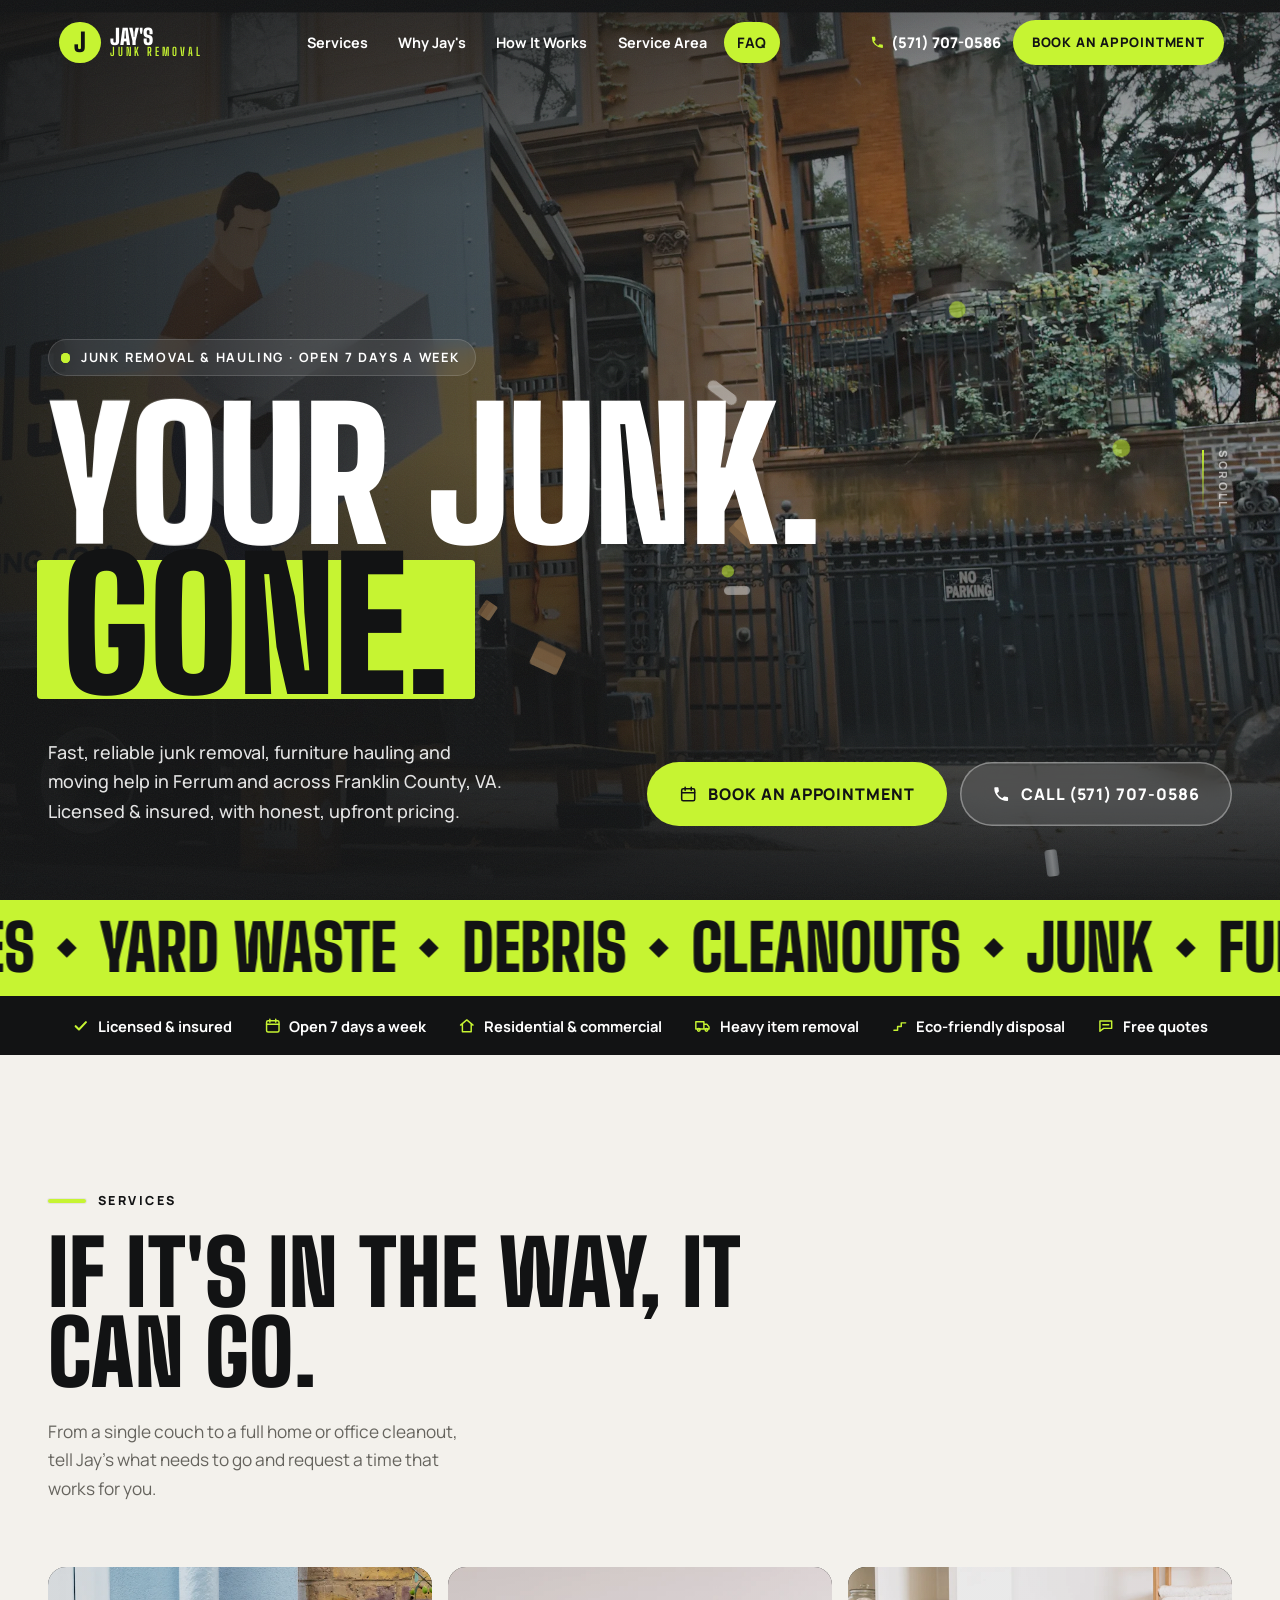
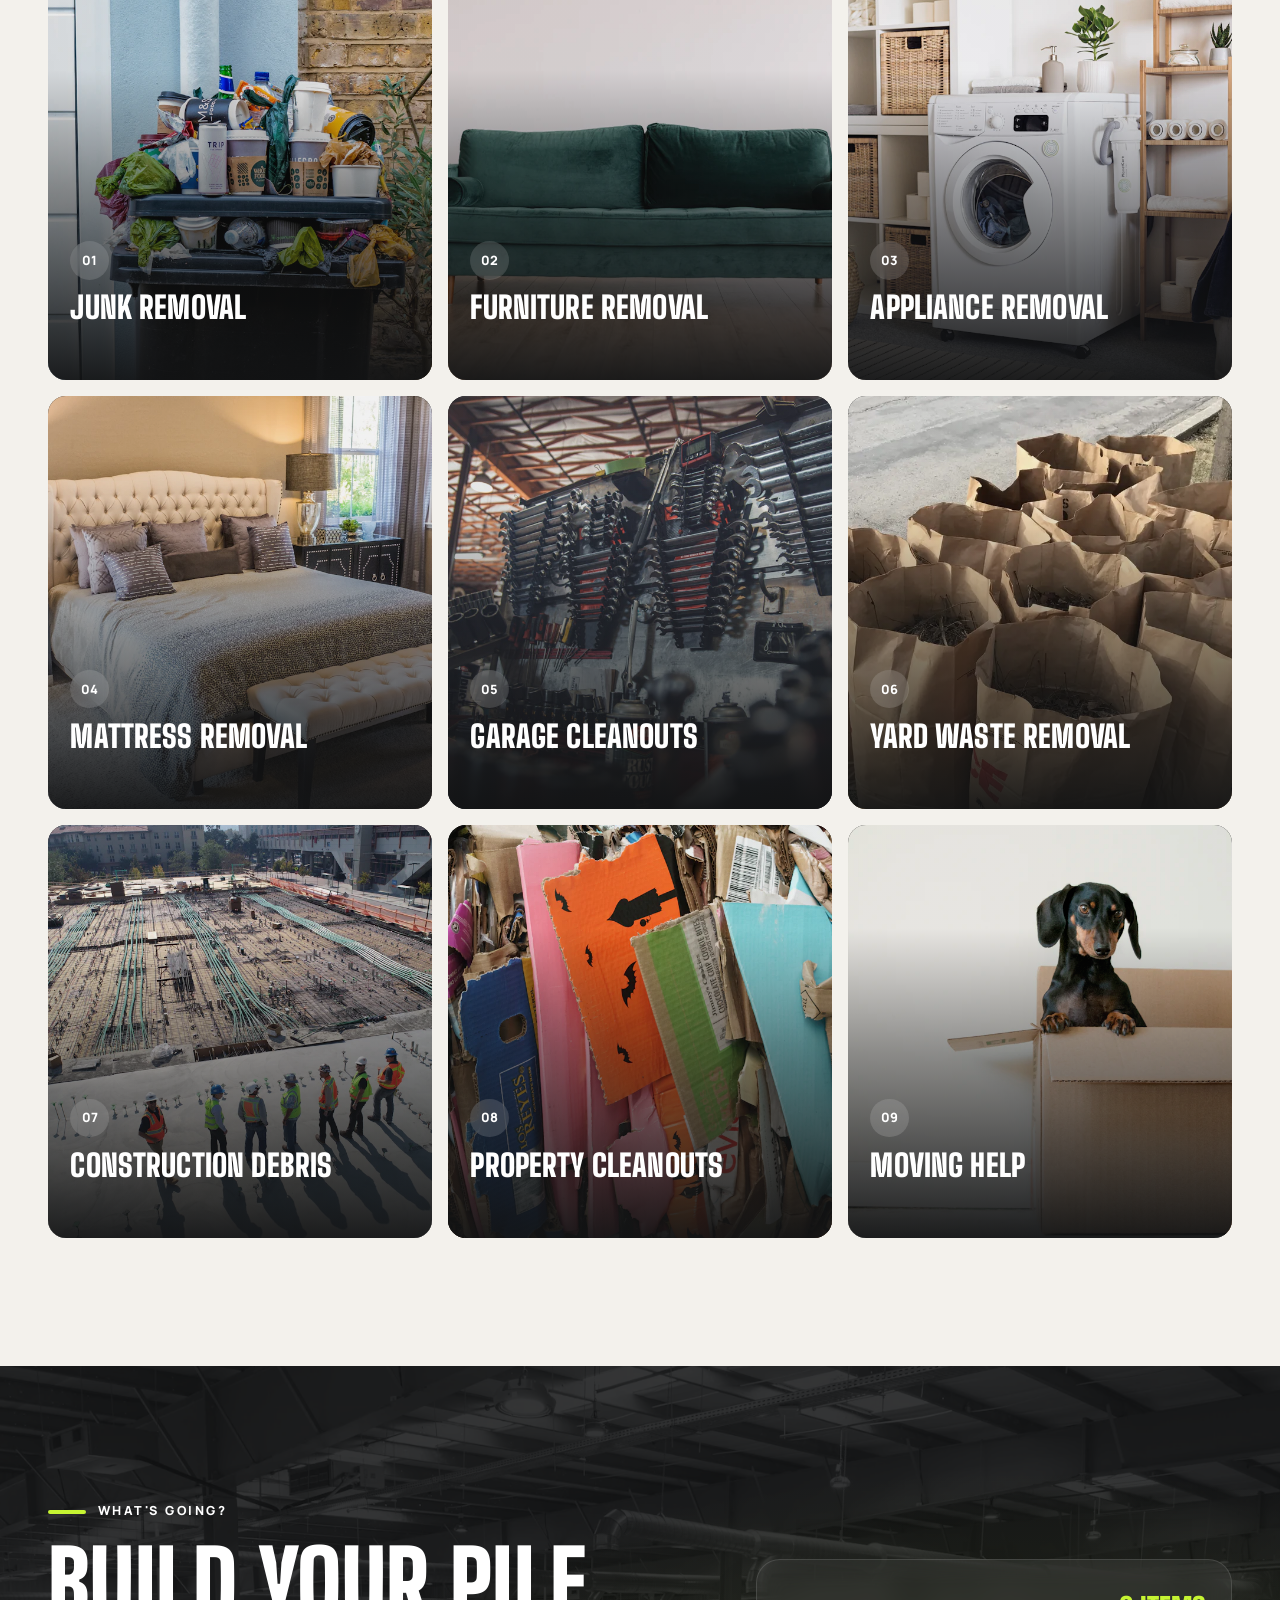
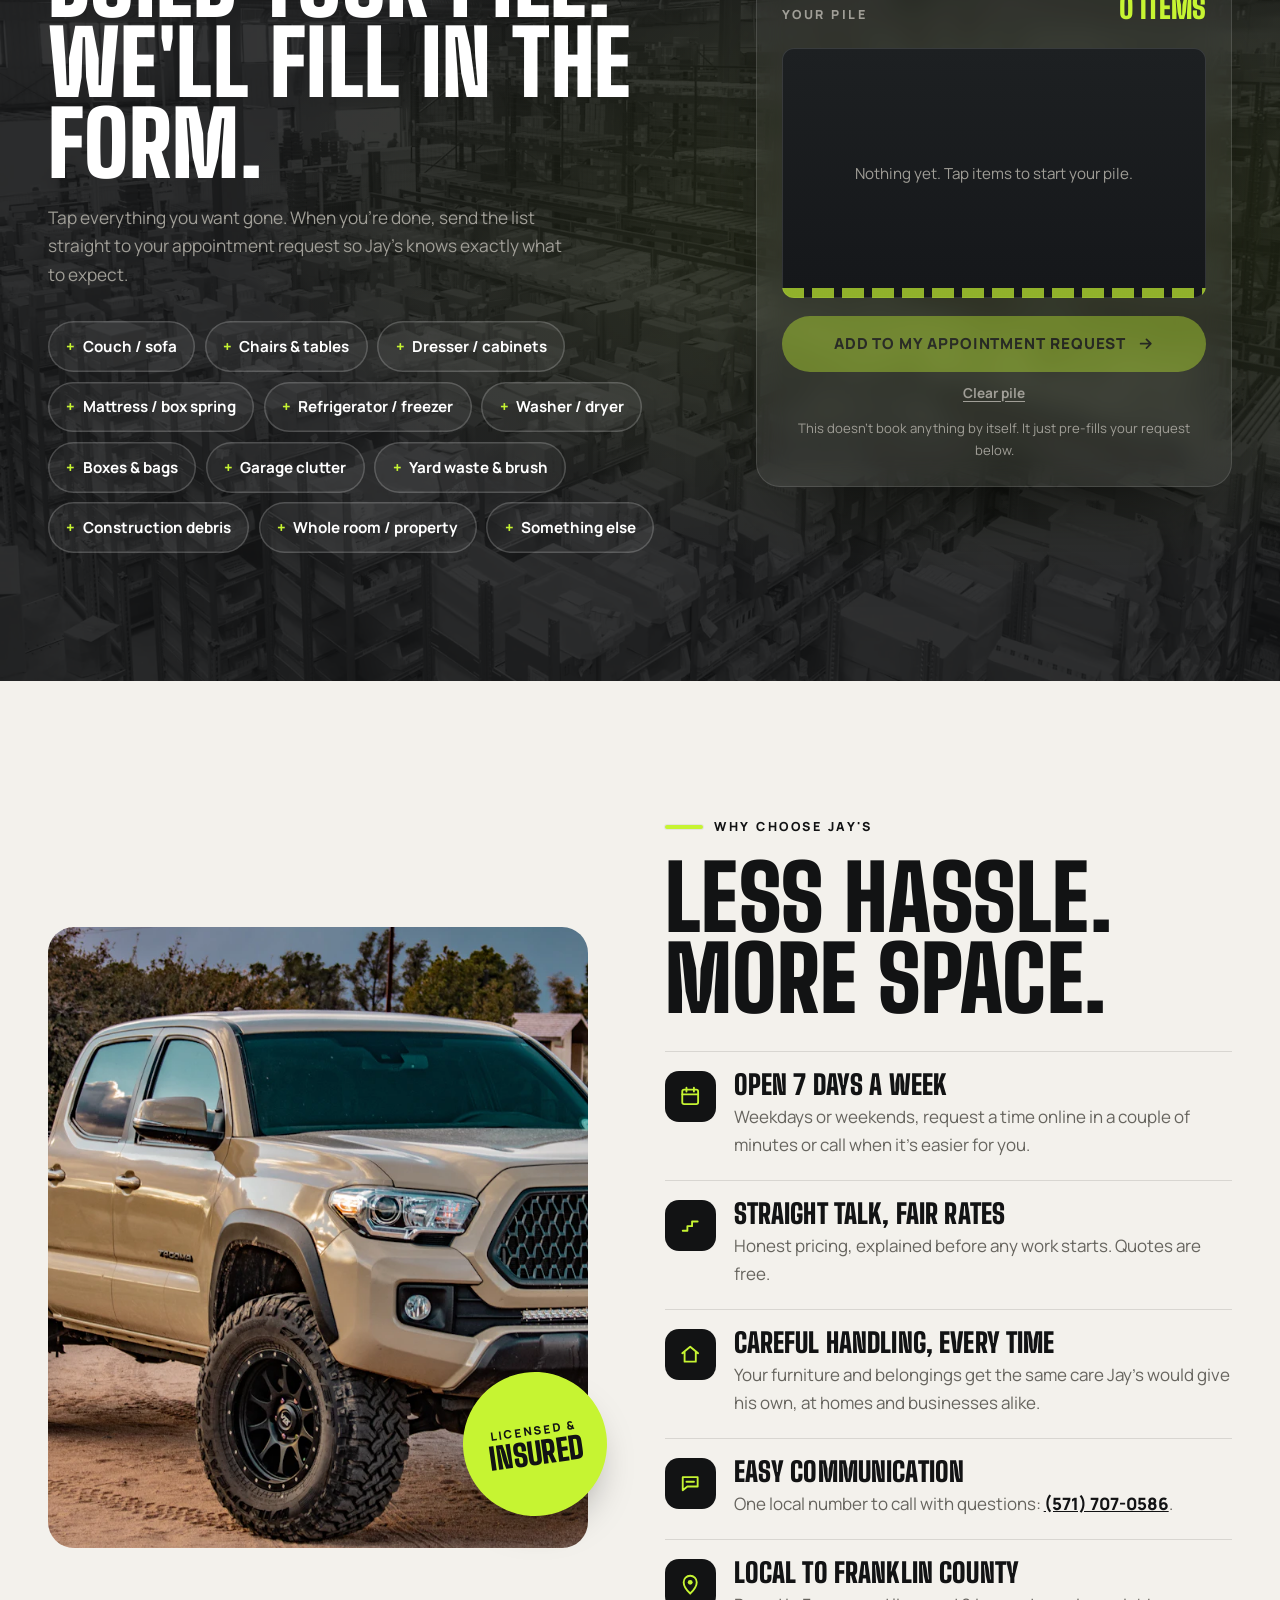
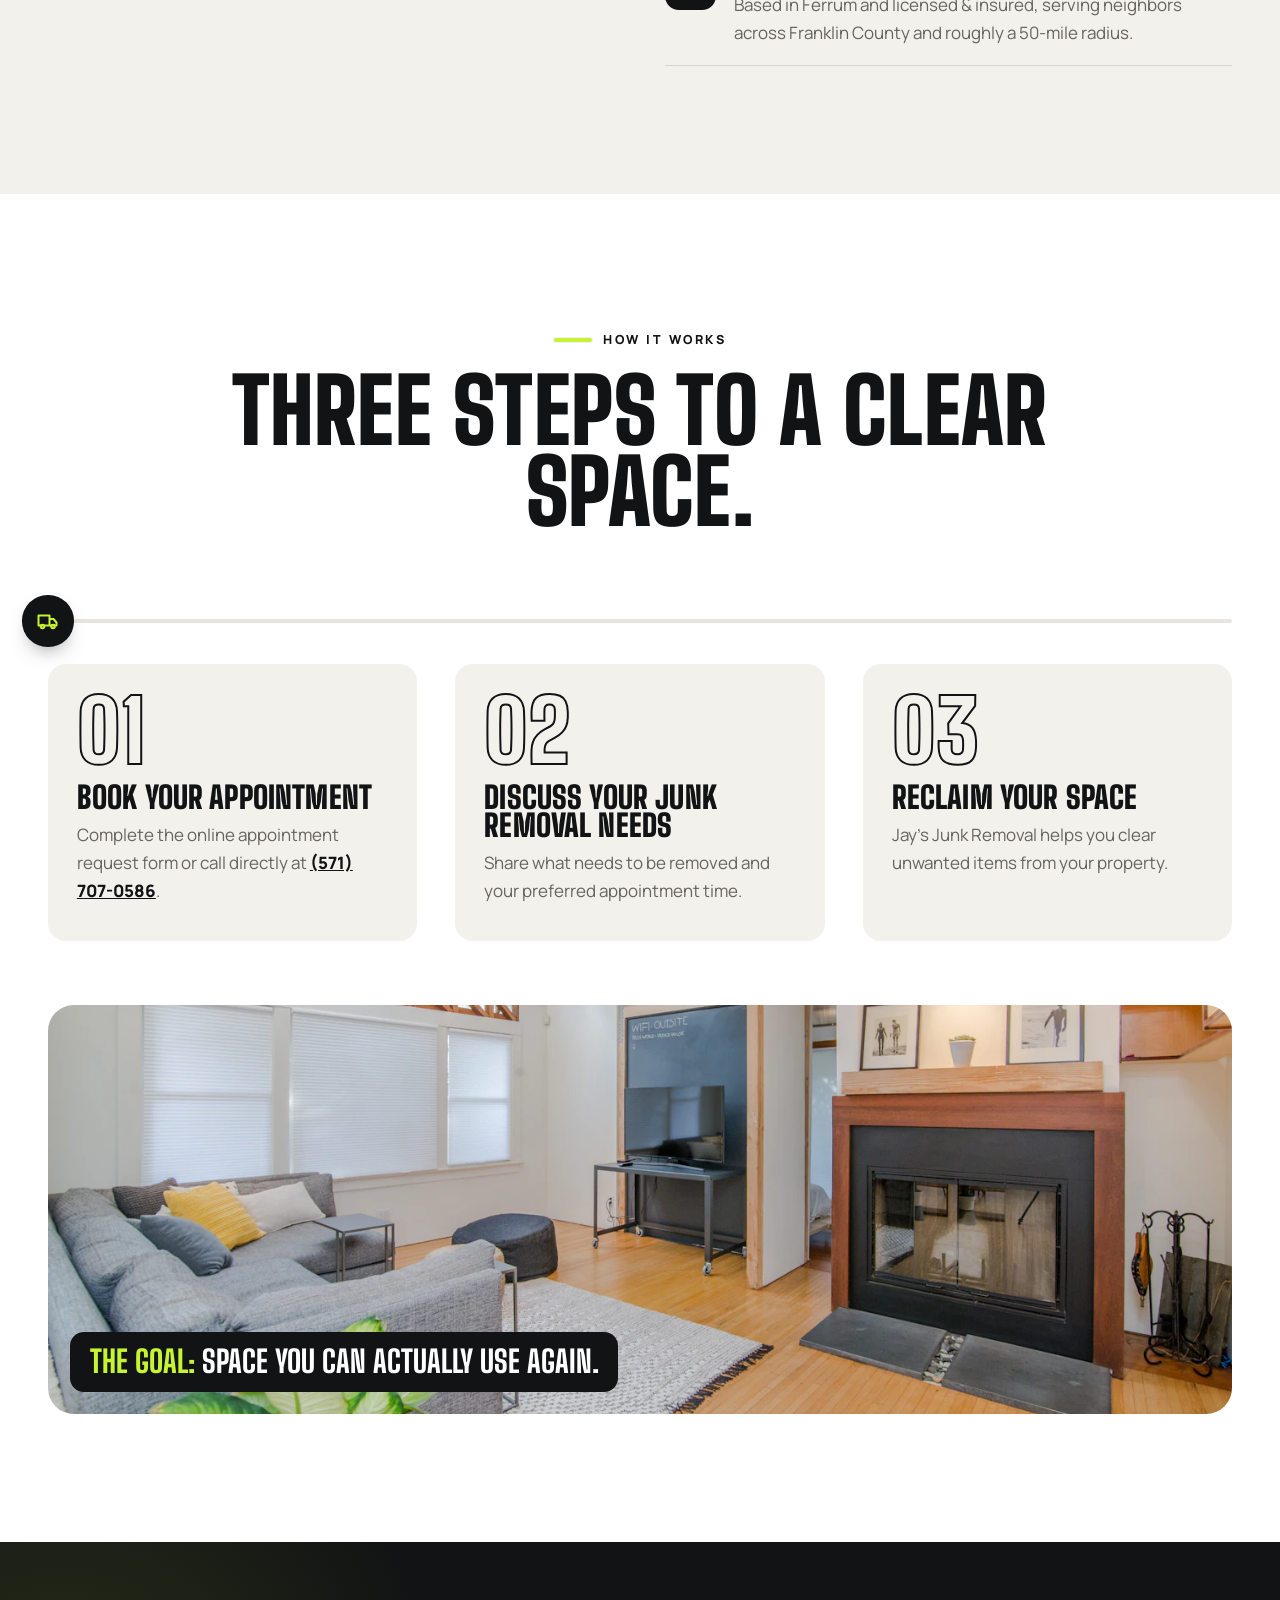
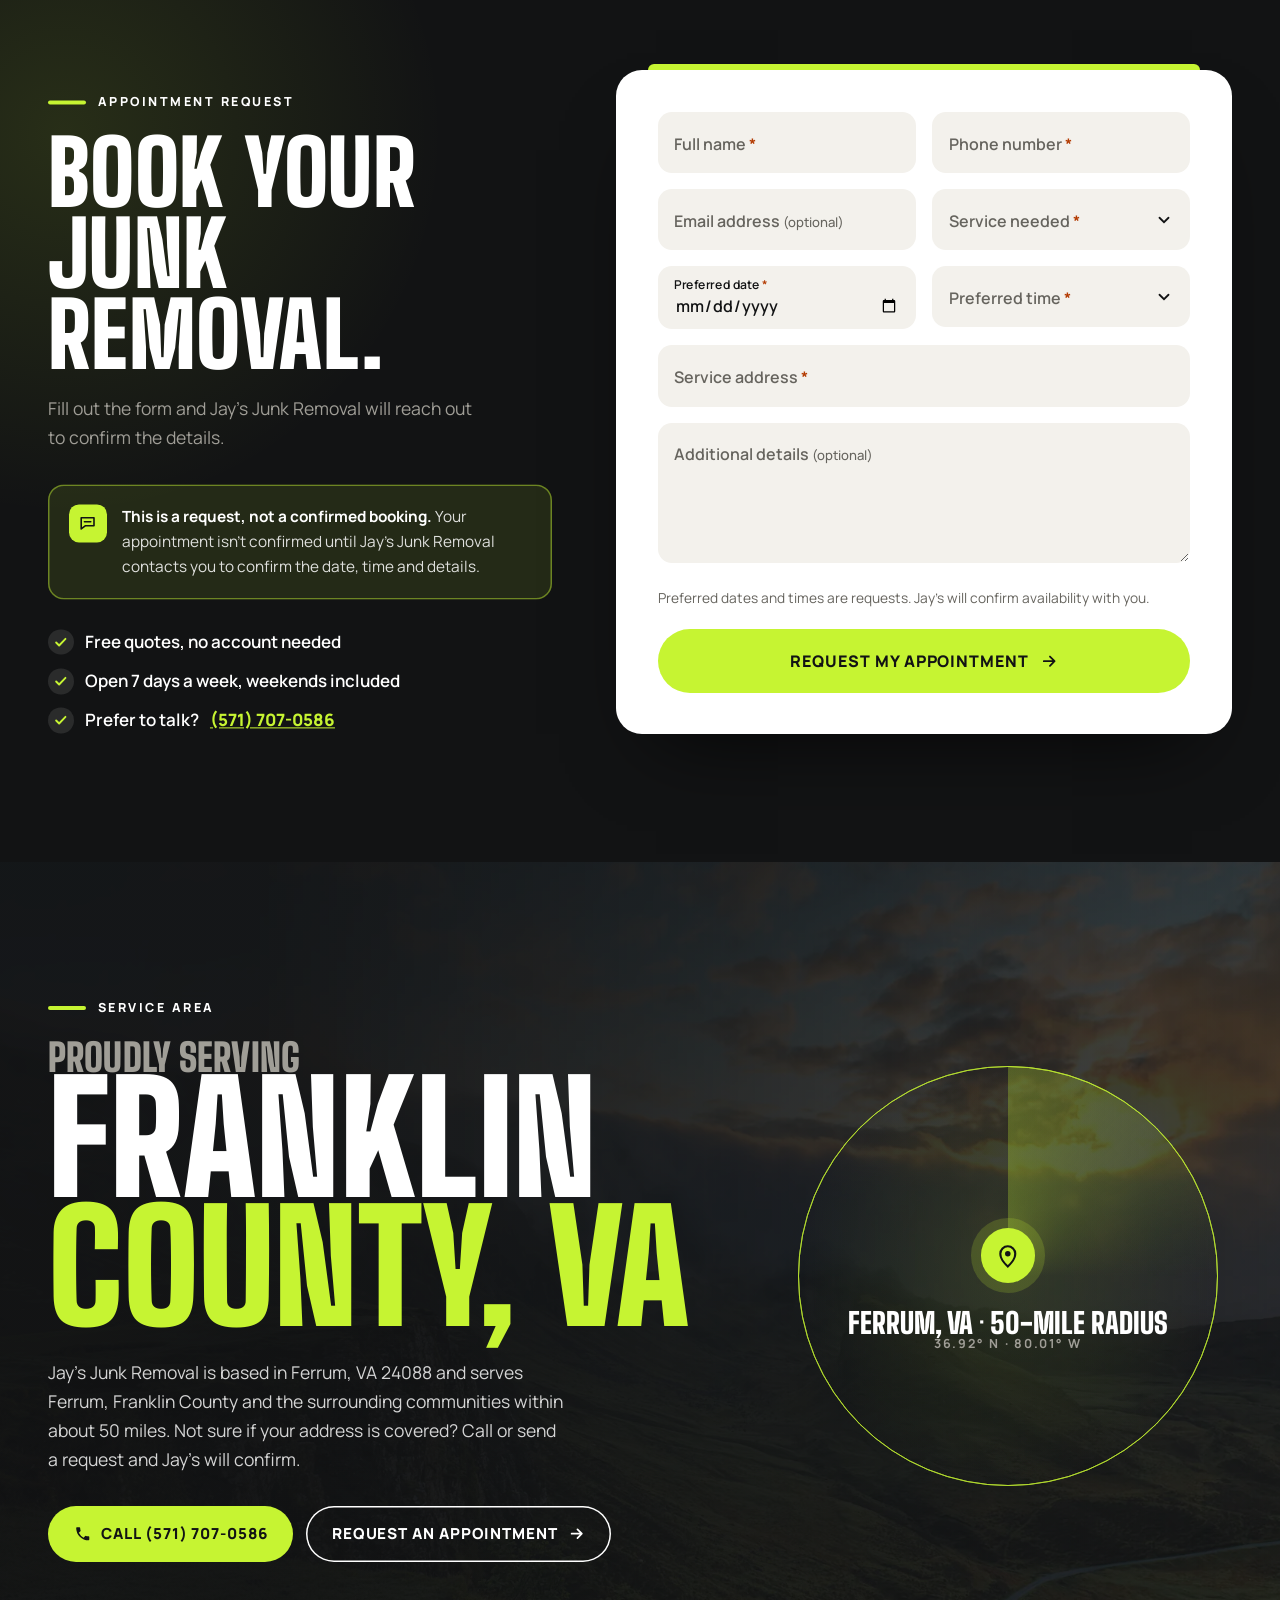
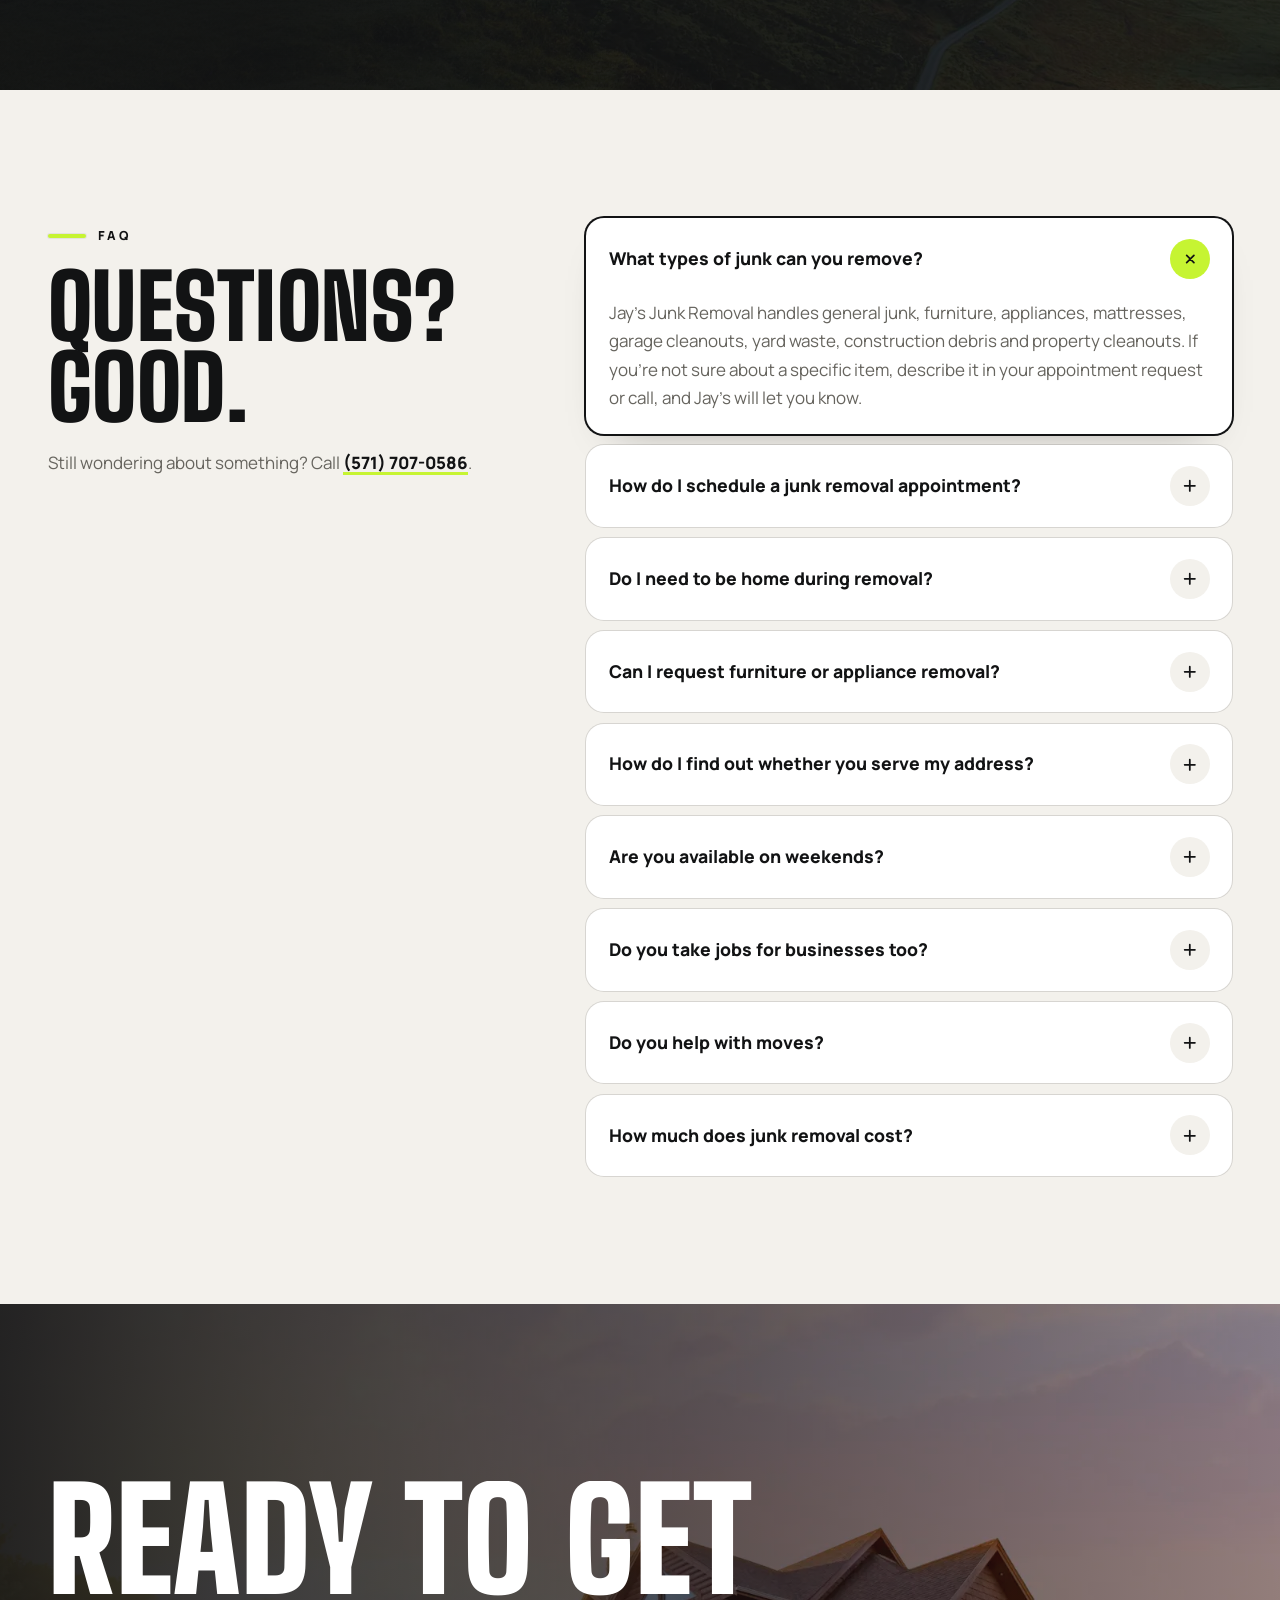
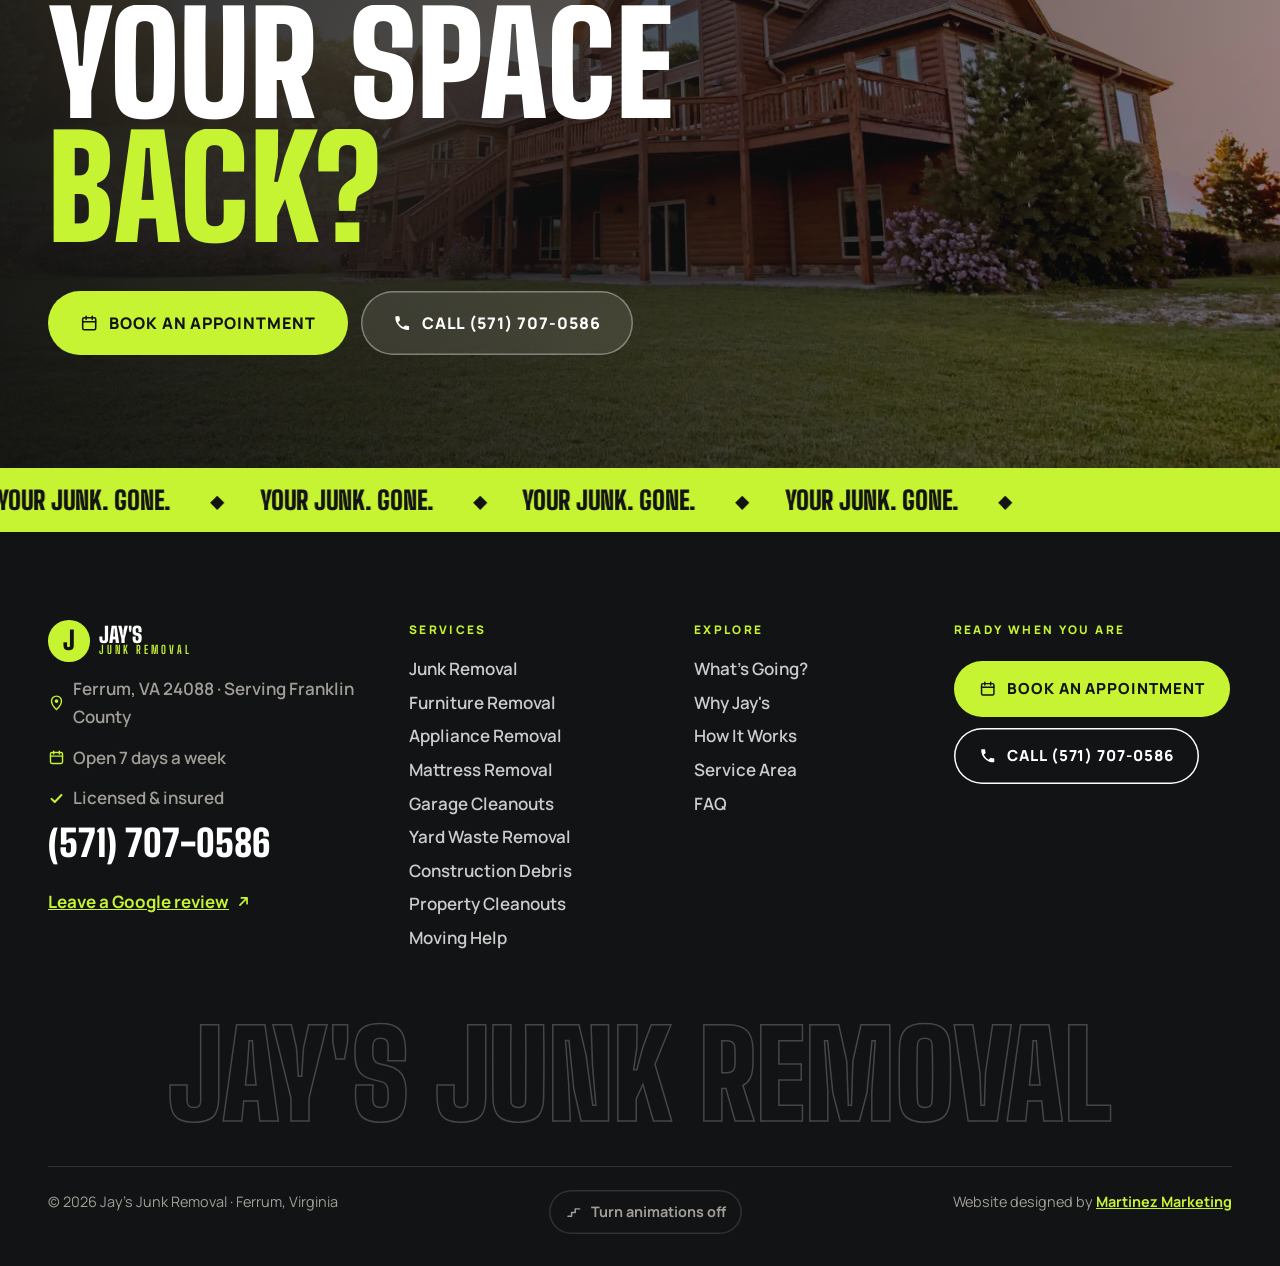
==== commit 720258c2: "Restore site assets, add real photos and animations, and match Jay's existing business details (6afc" ====
--- a/index.html
+++ b/index.html
@@ -3,8 +3,8 @@
 <head>
   <meta charset="utf-8">
   <meta name="viewport" content="width=device-width, initial-scale=1, viewport-fit=cover">
-  <title>Jay's Junk Removal | Junk Removal in Ferrum, VA | (571) 707-0586</title>
-  <meta name="description" content="Jay's Junk Removal offers junk, furniture, appliance, mattress, garage, yard waste, construction debris and property cleanout removal in Ferrum, Virginia. Request an appointment or call (571) 707-0586.">
+  <title>Jay's Junk Removal | Junk Removal &amp; Hauling in Ferrum &amp; Franklin County, VA</title>
+  <meta name="description" content="Jay's Junk Removal offers junk, furniture, appliance, mattress, garage, yard waste, construction debris, property cleanouts and moving help in Ferrum and Franklin County, Virginia. Licensed &amp; insured, open 7 days a week. Call (571) 707-0586.">
   <meta name="theme-color" content="#121314">
   <link rel="icon" href="assets/favicon.svg" type="image/svg+xml">
 
@@ -20,10 +20,13 @@
     "@type": "LocalBusiness",
     "name": "Jay's Junk Removal",
     "telephone": "+1-571-707-0586",
-    "description": "Junk removal, furniture and appliance removal, mattress removal, garage cleanouts, yard waste, construction debris and property cleanouts in Ferrum, Virginia.",
+    "description": "Junk removal, furniture hauling, appliance removal, mattress disposal, garage cleanouts, yard waste, construction debris, property cleanouts and moving help in Ferrum and Franklin County, Virginia.",
+    "url": "https://jaysjunkremovalva.com",
     "image": "assets/images/og-image.jpg",
-    "address": { "@type": "PostalAddress", "addressLocality": "Ferrum", "addressRegion": "VA", "addressCountry": "US" },
-    "areaServed": { "@type": "Place", "name": "Ferrum, Virginia" }
+    "address": { "@type": "PostalAddress", "addressLocality": "Ferrum", "addressRegion": "VA", "postalCode": "24088", "addressCountry": "US" },
+    "geo": { "@type": "GeoCoordinates", "latitude": 36.9264151, "longitude": -80.0206413 },
+    "areaServed": [{ "@type": "AdministrativeArea", "name": "Franklin County, VA" }, { "@type": "Place", "name": "Ferrum, VA" }],
+    "openingHoursSpecification": { "@type": "OpeningHoursSpecification", "dayOfWeek": ["Monday","Tuesday","Wednesday","Thursday","Friday","Saturday","Sunday"] }
   }
   </script>
 
@@ -36,7 +39,8 @@
     (function (d) {
       var c = d.documentElement;
       c.className = c.className.replace('no-js', 'js');
-      if (window.matchMedia && matchMedia('(prefers-reduced-motion: reduce)').matches) c.className += ' reduced';
+      var off = false; try { off = localStorage.getItem('jjr-motion') === 'off'; } catch (e) {}
+      if (off || (window.matchMedia && matchMedia('(prefers-reduced-motion: reduce)').matches)) c.className += ' reduced';
     })(document);
   </script>
 </head>
@@ -57,16 +61,6 @@
     <symbol id="i-steps" viewBox="0 0 24 24"><path d="M4 18h5v-5h5V8h6" fill="none" stroke="currentColor" stroke-width="2" stroke-linecap="round" stroke-linejoin="round"/></symbol>
   </svg>
 
-  <!-- Preloader: a roll-up truck door -->
-  <div class="loader" aria-hidden="true">
-    <div class="loader__door">
-      <div class="loader__mark"><span>JAY'S</span><b>JUNK REMOVAL</b></div>
-      <div class="loader__count"><span>0</span>%</div>
-      <span class="loader__handle"></span>
-    </div>
-  </div>
-
-  <div class="cursor" aria-hidden="true"><span class="cursor__dot"></span><span class="cursor__ring"></span></div>
   <div class="progress" aria-hidden="true"><span></span></div>
 
   <!-- Header -->
@@ -104,8 +98,11 @@
     <div class="mmenu__foot">
       <a href="#book" class="btn btn--lime"><svg><use href="#i-cal"/></svg><span>Book an Appointment</span></a>
       <a href="tel:+15717070586" class="btn btn--line"><svg><use href="#i-phone"/></svg><span>Call (571) 707-0586</span></a>
+      <button type="button" class="motion-toggle"><svg><use href="#i-steps"/></svg><span>Turn animations off</span></button>
     </div>
   </div>
+
+  <button type="button" class="totop" aria-label="Back to top"><svg><use href="#i-arrow"/></svg></button>
 
   <!-- Sticky mobile CTA -->
   <div class="mbar" aria-label="Quick actions">
@@ -118,19 +115,20 @@
     <!-- HERO -->
     <section class="hero" id="home" aria-labelledby="hero-title">
       <div class="hero__media">
-        <img src="assets/images/hero-pickup.webp" alt="A red pickup truck with its tailgate down, loaded and ready to haul, parked by a wooden fence in the countryside" width="2200" height="1467" fetchpriority="high">
+        <img src="assets/images/hero-pickup.webp" alt="A worker carrying a box out to a box truck parked at the curb" width="2200" height="1400" fetchpriority="high">
       </div>
       <div class="hero__shade"></div>
       <div class="hero__grain" aria-hidden="true"></div>
+      <div class="hero__bits" aria-hidden="true"><i class="b1"></i><i class="b2"></i><i class="b3"></i><i class="b4"></i><i class="b1"></i><i class="b2"></i><i class="b3"></i><i class="b4"></i><i class="b1"></i><i class="b3"></i></div>
 
       <div class="hero__content wrap">
-        <p class="hero__tag"><span class="pulse"></span>Junk removal · Ferrum, Virginia</p>
+        <p class="hero__tag"><span class="pulse"></span>Junk removal &amp; hauling · Open 7 days a week</p>
         <h1 class="hero__title" id="hero-title" aria-label="Your junk. Gone.">
           <span class="hline hline--1" aria-hidden="true"><span class="ch">Y</span><span class="ch">o</span><span class="ch">u</span><span class="ch">r</span><span class="sp"> </span><span class="ch">j</span><span class="ch">u</span><span class="ch">n</span><span class="ch">k</span><span class="ch">.</span></span>
           <span class="hline hline--2" aria-hidden="true"><span class="gone"><span class="gone__txt">Gone.</span><span class="gone__bar"></span></span></span>
         </h1>
         <div class="hero__bottom">
-          <p class="hero__lead">Fast, reliable junk removal in Ferrum, VA. Reclaim your space without the hassle.</p>
+          <p class="hero__lead">Fast, reliable junk removal, furniture hauling and moving help in Ferrum and across Franklin County, VA. Licensed &amp; insured, with honest, upfront pricing.</p>
           <div class="hero__actions">
             <a href="#book" class="btn btn--lime btn--lg magnetic"><svg><use href="#i-cal"/></svg><span>Book an Appointment</span></a>
             <a href="tel:+15717070586" class="btn btn--glass btn--lg magnetic"><svg><use href="#i-phone"/></svg><span>Call (571) 707-0586</span></a>
@@ -147,6 +145,16 @@
         <span>Junk</span><i></i><span>Furniture</span><i></i><span>Appliances</span><i></i><span>Mattresses</span><i></i><span>Garages</span><i></i><span>Yard Waste</span><i></i><span>Debris</span><i></i><span>Cleanouts</span><i></i>
       </div>
     </div>
+
+    <!-- TRUST STRIP -->
+    <ul class="trust" aria-label="Why customers call Jay's">
+      <li><svg><use href="#i-check"/></svg>Licensed &amp; insured</li>
+      <li><svg><use href="#i-cal"/></svg>Open 7 days a week</li>
+      <li><svg><use href="#i-home"/></svg>Residential &amp; commercial</li>
+      <li><svg><use href="#i-truck"/></svg>Heavy item removal</li>
+      <li><svg><use href="#i-steps"/></svg>Eco-friendly disposal</li>
+      <li><svg><use href="#i-chat"/></svg>Free quotes</li>
+    </ul>
 
     <!-- SERVICES -->
     <section class="services section" id="services" aria-labelledby="services-title">
@@ -156,12 +164,12 @@
             <p class="eyebrow"><span class="eyebrow__line"></span>Services</p>
             <h2 class="h2 split" id="services-title">If it's in the way, it can go.</h2>
           </div>
-          <p class="shead__lead">From a single couch to a full property cleanout, tell Jay's what needs to go and request a time that works for you.</p>
+          <p class="shead__lead">From a single couch to a full home or office cleanout, tell Jay's what needs to go and request a time that works for you.</p>
         </div>
 
         <div class="cards">
           <article class="card">
-            <div class="card__img"><img src="assets/images/svc-junk.webp" alt="A pickup truck bed piled high with bags of junk" width="1000" height="663" loading="lazy"></div>
+            <div class="card__img"><img src="assets/images/svc-junk.webp" alt="An outdoor trash bin overflowing with cups, bottles and bags" width="1000" height="700" loading="lazy"></div>
             <div class="card__body">
               <span class="card__n">01</span>
               <h3>Junk Removal</h3>
@@ -170,7 +178,7 @@
             </div>
           </article>
           <article class="card">
-            <div class="card__img"><img src="assets/images/svc-furniture.webp" alt="Workers moving a large piece of furniture out of a bright room" width="1000" height="667" loading="lazy"></div>
+            <div class="card__img"><img src="assets/images/svc-furniture.webp" alt="A green fabric sofa sitting in an empty room" width="1000" height="700" loading="lazy"></div>
             <div class="card__body">
               <span class="card__n">02</span>
               <h3>Furniture Removal</h3>
@@ -179,7 +187,7 @@
             </div>
           </article>
           <article class="card">
-            <div class="card__img"><img src="assets/images/svc-appliance.webp" alt="A large stainless steel refrigerator standing in an empty room" width="1000" height="667" loading="lazy"></div>
+            <div class="card__img"><img src="assets/images/svc-appliance.webp" alt="A white front-loading washing machine in a laundry room" width="1000" height="700" loading="lazy"></div>
             <div class="card__body">
               <span class="card__n">03</span>
               <h3>Appliance Removal</h3>
@@ -188,7 +196,7 @@
             </div>
           </article>
           <article class="card">
-            <div class="card__img"><img src="assets/images/svc-mattress.webp" alt="An old worn mattress left on a wooden floor" width="1000" height="667" loading="lazy"></div>
+            <div class="card__img"><img src="assets/images/svc-mattress.webp" alt="A bedroom with a full-size mattress and bed frame" width="1000" height="700" loading="lazy"></div>
             <div class="card__body">
               <span class="card__n">04</span>
               <h3>Mattress Removal</h3>
@@ -197,7 +205,7 @@
             </div>
           </article>
           <article class="card">
-            <div class="card__img"><img src="assets/images/svc-garage.webp" alt="A crowded garage packed with tools, boxes and equipment" width="1000" height="667" loading="lazy"></div>
+            <div class="card__img"><img src="assets/images/svc-garage.webp" alt="A crowded workshop wall packed with tools and equipment" width="1000" height="700" loading="lazy"></div>
             <div class="card__body">
               <span class="card__n">05</span>
               <h3>Garage Cleanouts</h3>
@@ -206,7 +214,7 @@
             </div>
           </article>
           <article class="card">
-            <div class="card__img"><img src="assets/images/svc-yard.webp" alt="A pile of cut branches, leaves and green yard waste" width="1000" height="666" loading="lazy"></div>
+            <div class="card__img"><img src="assets/images/svc-yard.webp" alt="Paper yard waste bags full of leaves lined up at the curb" width="1000" height="700" loading="lazy"></div>
             <div class="card__body">
               <span class="card__n">06</span>
               <h3>Yard Waste Removal</h3>
@@ -215,7 +223,7 @@
             </div>
           </article>
           <article class="card">
-            <div class="card__img"><img src="assets/images/svc-debris.webp" alt="A container filled with scrap wood and construction debris" width="1000" height="667" loading="lazy"></div>
+            <div class="card__img"><img src="assets/images/svc-debris.webp" alt="Construction workers standing on a large building site" width="1000" height="700" loading="lazy"></div>
             <div class="card__body">
               <span class="card__n">07</span>
               <h3>Construction Debris</h3>
@@ -224,7 +232,7 @@
             </div>
           </article>
           <article class="card">
-            <div class="card__img"><img src="assets/images/svc-property.webp" alt="A room crowded with stacked boxes, bags and belongings" width="1000" height="750" loading="lazy"></div>
+            <div class="card__img"><img src="assets/images/svc-property.webp" alt="A big pile of flattened cardboard boxes and packaging" width="1000" height="700" loading="lazy"></div>
             <div class="card__body">
               <span class="card__n">08</span>
               <h3>Property Cleanouts</h3>
@@ -232,13 +240,22 @@
               <a href="#book" class="card__link" data-service="Property Cleanout">Book this <svg><use href="#i-arrow-ne"/></svg></a>
             </div>
           </article>
+          <article class="card">
+            <div class="card__img"><img src="assets/images/svc-moving.webp" alt="A small dog peeking out of a cardboard moving box" width="1000" height="700" loading="lazy"></div>
+            <div class="card__body">
+              <span class="card__n">09</span>
+              <h3>Moving Help</h3>
+              <p>Furniture, boxes and household items hauled and transported for local moves.</p>
+              <a href="#book" class="card__link" data-service="Moving Help">Book this <svg><use href="#i-arrow-ne"/></svg></a>
+            </div>
+          </article>
         </div>
       </div>
     </section>
 
     <!-- LOAD BUILDER -->
     <section class="load section" id="load" aria-labelledby="load-title">
-      <div class="load__bg" aria-hidden="true"><img src="assets/images/load-storage.webp" alt="" width="1600" height="1154" loading="lazy"></div>
+      <div class="load__bg" aria-hidden="true"><img src="assets/images/load-storage.webp" alt="" width="1600" height="1100" loading="lazy"></div>
       <div class="wrap load__grid">
         <div class="load__copy">
           <p class="eyebrow"><span class="eyebrow__line"></span>What's going?</p>
@@ -282,18 +299,18 @@
     <section class="why section" id="why" aria-labelledby="why-title">
       <div class="wrap why__grid">
         <div class="why__media">
-          <figure class="why__img"><img src="assets/images/why-hauling.webp" alt="A man dragging a heavy rug across a living room floor during a cleanout" width="1200" height="872" loading="lazy"></figure>
-          <div class="why__badge" aria-hidden="true"><span>Local to</span><b>Ferrum, VA</b></div>
+          <figure class="why__img"><img src="assets/images/why-hauling.webp" alt="A tan pickup truck parked on a dirt lot, ready to haul" width="1200" height="900" loading="lazy"></figure>
+          <div class="why__badge" aria-hidden="true"><span>Licensed &amp;</span><b>Insured</b></div>
         </div>
         <div class="why__copy">
           <p class="eyebrow"><span class="eyebrow__line"></span>Why choose Jay's</p>
           <h2 class="h2 split" id="why-title">Less hassle. More space.</h2>
           <ul class="reasons">
-            <li class="reason"><span class="reason__ico"><svg><use href="#i-cal"/></svg></span><div><h3>Convenient appointment requests</h3><p>Request a time online in a couple of minutes, or call when it's easier for you.</p></div></li>
-            <li class="reason"><span class="reason__ico"><svg><use href="#i-steps"/></svg></span><div><h3>A simple, straightforward process</h3><p>Tell Jay's what needs to go, pick a preferred time, and you're on your way.</p></div></li>
-            <li class="reason"><span class="reason__ico"><svg><use href="#i-home"/></svg></span><div><h3>Residential &amp; property cleanouts</h3><p>From a single item to an entire home, garage or rental property.</p></div></li>
+            <li class="reason"><span class="reason__ico"><svg><use href="#i-cal"/></svg></span><div><h3>Open 7 days a week</h3><p>Weekdays or weekends, request a time online in a couple of minutes or call when it's easier for you.</p></div></li>
+            <li class="reason"><span class="reason__ico"><svg><use href="#i-steps"/></svg></span><div><h3>Straight talk, fair rates</h3><p>Honest pricing, explained before any work starts. Quotes are free.</p></div></li>
+            <li class="reason"><span class="reason__ico"><svg><use href="#i-home"/></svg></span><div><h3>Careful handling, every time</h3><p>Your furniture and belongings get the same care Jay's would give his own, at homes and businesses alike.</p></div></li>
             <li class="reason"><span class="reason__ico"><svg><use href="#i-chat"/></svg></span><div><h3>Easy communication</h3><p>One local number to call with questions: <a href="tel:+15717070586">(571) 707-0586</a>.</p></div></li>
-            <li class="reason"><span class="reason__ico"><svg><use href="#i-pin"/></svg></span><div><h3>Local service in Ferrum, Virginia</h3><p>A local business working for neighbors right here in Ferrum.</p></div></li>
+            <li class="reason"><span class="reason__ico"><svg><use href="#i-pin"/></svg></span><div><h3>Local to Franklin County</h3><p>Based in Ferrum and licensed &amp; insured, serving neighbors across Franklin County and roughly a 50-mile radius.</p></div></li>
           </ul>
         </div>
       </div>
@@ -325,7 +342,7 @@
           </article>
         </div>
         <figure class="how__band" aria-hidden="true">
-          <img src="assets/images/step-empty.webp" alt="" width="1100" height="733" loading="lazy">
+          <img src="assets/images/step-empty.webp" alt="" width="1400" height="800" loading="lazy">
           <figcaption><span>The goal:</span> space you can actually use again.</figcaption>
         </figure>
       </div>
@@ -343,8 +360,8 @@
             <p><b>This is a request, not a confirmed booking.</b> Your appointment isn't confirmed until Jay's Junk Removal contacts you to confirm the date, time and details.</p>
           </div>
           <ul class="book__points">
-            <li><svg><use href="#i-check"/></svg>No account needed</li>
-            <li><svg><use href="#i-check"/></svg>Takes about two minutes</li>
+            <li><svg><use href="#i-check"/></svg>Free quotes, no account needed</li>
+            <li><svg><use href="#i-check"/></svg>Open 7 days a week, weekends included</li>
             <li><svg><use href="#i-check"/></svg>Prefer to talk? <a href="tel:+15717070586">(571) 707-0586</a></li>
           </ul>
         </div>
@@ -371,6 +388,7 @@
                   <option>Yard Waste Removal</option>
                   <option>Construction Debris Removal</option>
                   <option>Property Cleanout</option>
+                  <option>Moving Help</option>
                   <option>Other / Not Sure</option>
                 </select>
                 <label for="f-service">Service needed <em>*</em></label><span class="field__err" id="f-service-err"></span>
@@ -411,12 +429,12 @@
 
     <!-- SERVICE AREA -->
     <section class="area section" id="area" aria-labelledby="area-title">
-      <div class="area__bg" aria-hidden="true"><img src="assets/images/area-ridge.webp" alt="" width="2000" height="1333" loading="lazy"></div>
+      <div class="area__bg" aria-hidden="true"><img src="assets/images/area-ridge.webp" alt="" width="2000" height="1300" loading="lazy"></div>
       <div class="wrap area__grid">
         <div class="area__copy">
           <p class="eyebrow"><span class="eyebrow__line"></span>Service area</p>
-          <h2 class="area__title" id="area-title"><span class="area__l">Proudly serving</span><span class="area__l area__l--big">Ferrum,</span><span class="area__l area__l--big area__l--lime">Virginia</span></h2>
-          <p class="area__text">Jay's Junk Removal is based in Ferrum, VA. Not sure if your address is covered? Call or send a request and Jay's will confirm service availability for your location.</p>
+          <h2 class="area__title" id="area-title"><span class="area__l">Proudly serving</span><span class="area__l area__l--big">Franklin</span><span class="area__l area__l--big area__l--lime">County, VA</span></h2>
+          <p class="area__text">Jay's Junk Removal is based in Ferrum, VA 24088 and serves Ferrum, Franklin County and the surrounding communities within about 50 miles. Not sure if your address is covered? Call or send a request and Jay's will confirm.</p>
           <div class="area__actions">
             <a href="tel:+15717070586" class="btn btn--lime magnetic"><svg><use href="#i-phone"/></svg><span>Call (571) 707-0586</span></a>
             <a href="#book" class="btn btn--line magnetic"><span>Request an appointment</span><svg><use href="#i-arrow"/></svg></a>
@@ -426,7 +444,7 @@
           <span class="radar__ring"></span><span class="radar__ring"></span><span class="radar__ring"></span>
           <span class="radar__sweep"></span>
           <span class="radar__pin"><svg><use href="#i-pin"/></svg></span>
-          <span class="radar__label">Ferrum, VA</span>
+          <span class="radar__label">Ferrum, VA · 50-mile radius</span>
           <span class="radar__coords">36.92° N · 80.01° W</span>
         </div>
       </div>
@@ -459,7 +477,23 @@
           </div>
           <div class="acc__item">
             <h3><button class="acc__btn" aria-expanded="false" aria-controls="faq-5" id="faq-5-btn">How do I find out whether you serve my address?<span class="acc__ico"><svg><use href="#i-plus"/></svg></span></button></h3>
-            <div class="acc__panel" id="faq-5" role="region" aria-labelledby="faq-5-btn"><p>Jay's Junk Removal serves Ferrum, Virginia. To confirm availability for your specific address, call <a href="tel:+15717070586">(571) 707-0586</a> or include your address in an appointment request.</p></div>
+            <div class="acc__panel" id="faq-5" role="region" aria-labelledby="faq-5-btn"><p>Jay's Junk Removal serves Ferrum and Franklin County, Virginia, and surrounding communities within about 50 miles. To confirm availability for your specific address, call <a href="tel:+15717070586">(571) 707-0586</a> or include your address in an appointment request.</p></div>
+          </div>
+          <div class="acc__item">
+            <h3><button class="acc__btn" aria-expanded="false" aria-controls="faq-6" id="faq-6-btn">Are you available on weekends?<span class="acc__ico"><svg><use href="#i-plus"/></svg></span></button></h3>
+            <div class="acc__panel" id="faq-6" role="region" aria-labelledby="faq-6-btn"><p>Yes. Jay's Junk Removal is open seven days a week, so Saturdays and Sundays work too. Pick your preferred day in the request form or call to set it up.</p></div>
+          </div>
+          <div class="acc__item">
+            <h3><button class="acc__btn" aria-expanded="false" aria-controls="faq-7" id="faq-7-btn">Do you take jobs for businesses too?<span class="acc__ico"><svg><use href="#i-plus"/></svg></span></button></h3>
+            <div class="acc__panel" id="faq-7" role="region" aria-labelledby="faq-7-btn"><p>Yes. Jay's handles residential and commercial jobs, from a single couch to an entire office cleanout. Describe what needs to go and Jay's will talk it through with you.</p></div>
+          </div>
+          <div class="acc__item">
+            <h3><button class="acc__btn" aria-expanded="false" aria-controls="faq-8" id="faq-8-btn">Do you help with moves?<span class="acc__ico"><svg><use href="#i-plus"/></svg></span></button></h3>
+            <div class="acc__panel" id="faq-8" role="region" aria-labelledby="faq-8-btn"><p>Yes. Moving help covers hauling and transporting furniture, boxes and other household items for local moves around Ferrum. Choose "Moving Help" in the form and share the details.</p></div>
+          </div>
+          <div class="acc__item">
+            <h3><button class="acc__btn" aria-expanded="false" aria-controls="faq-9" id="faq-9-btn">How much does junk removal cost?<span class="acc__ico"><svg><use href="#i-plus"/></svg></span></button></h3>
+            <div class="acc__panel" id="faq-9" role="region" aria-labelledby="faq-9-btn"><p>Pricing depends on the service and how much needs to go. Quotes are free, and Jay's explains the price before any work starts. Call <a href="tel:+15717070586">(571) 707-0586</a> or send a request to get yours.</p></div>
           </div>
         </div>
       </div>
@@ -467,7 +501,7 @@
 
     <!-- FINAL CTA -->
     <section class="final" aria-labelledby="final-title">
-      <div class="final__media" aria-hidden="true"><img src="assets/images/cta-garage.webp" alt="" width="2000" height="1398" loading="lazy"></div>
+      <div class="final__media" aria-hidden="true"><img src="assets/images/cta-garage.webp" alt="" width="2000" height="1300" loading="lazy"></div>
       <div class="final__inner wrap">
         <h2 class="final__title" id="final-title"><span class="fl"><span>Ready to get</span></span><span class="fl"><span>your space</span></span><span class="fl"><span class="lime">back?</span></span></h2>
         <div class="final__actions">
@@ -484,8 +518,11 @@
       <div class="foot__top">
         <div class="foot__brand">
           <a href="#home" class="brand"><span class="brand__mark">J</span><span class="brand__text">Jay's<b>Junk Removal</b></span></a>
-          <p class="foot__loc"><svg><use href="#i-pin"/></svg>Ferrum, Virginia</p>
+          <p class="foot__loc"><svg><use href="#i-pin"/></svg>Ferrum, VA 24088 · Serving Franklin County</p>
+          <p class="foot__loc"><svg><use href="#i-cal"/></svg>Open 7 days a week</p>
+          <p class="foot__loc"><svg><use href="#i-check"/></svg>Licensed &amp; insured</p>
           <a href="tel:+15717070586" class="foot__phone">(571) 707-0586</a>
+          <a href="https://search.google.com/local/writereview?placeid=ChIJF_FP6_bc-6MRYEzBU37DLyg" class="foot__review" target="_blank" rel="noopener">Leave a Google review <svg><use href="#i-arrow-ne"/></svg><span class="sr-only"> (opens in a new tab)</span></a>
         </div>
         <nav class="foot__nav" aria-label="Footer services">
           <p class="foot__h">Services</p>
@@ -497,6 +534,7 @@
           <a href="#services">Yard Waste Removal</a>
           <a href="#services">Construction Debris</a>
           <a href="#services">Property Cleanouts</a>
+          <a href="#services">Moving Help</a>
         </nav>
         <nav class="foot__nav" aria-label="Footer site">
           <p class="foot__h">Explore</p>
@@ -515,6 +553,7 @@
       <p class="foot__word" aria-hidden="true">Jay's Junk Removal</p>
       <div class="foot__bottom">
         <p>&copy; <span class="year">2026</span> Jay's Junk Removal · Ferrum, Virginia</p>
+        <button type="button" class="motion-toggle"><svg><use href="#i-steps"/></svg><span>Turn animations off</span></button>
         <p>Website designed by <a href="https://martinezmarketing.website/" target="_blank" rel="noopener">Martinez Marketing</a></p>
       </div>
     </div>
@@ -522,7 +561,6 @@
 
   <script src="assets/vendor/gsap.min.js" defer></script>
   <script src="assets/vendor/ScrollTrigger.min.js" defer></script>
-  <script src="assets/vendor/lenis.min.js" defer></script>
   <script src="script.js" defer></script>
 </body>
 </html>
--- a/style.css
+++ b/style.css
@@ -83,31 +83,6 @@
 .btn--block { width: 100%; }
 .btn[disabled] { opacity: .4; pointer-events: none; }
 
-/* ---------- Loader: roll-up door ---------- */
-.loader { display: none; }
-.js .loader { position: fixed; inset: 0; z-index: 200; display: block; overflow: hidden; }
-.reduced .loader { display: none !important; }
-.loader__door {
-  position: absolute; inset: 0; display: grid; place-content: center; justify-items: center; gap: 1rem;
-  background: repeating-linear-gradient(180deg, #2b2e31 0 26px, #1f2123 26px 30px, #3a3e42 30px 32px, #26292c 32px 34px);
-  box-shadow: inset 0 -12px 0 #0c0d0e;
-}
-.loader__mark { display: grid; justify-items: center; text-align: center; color: #fff; }
-.loader__mark span { font-family: var(--f-display); font-weight: 900; font-size: clamp(4rem, 12vw, 8rem); line-height: .85; color: var(--lime); }
-.loader__mark b { font-family: var(--f-display); font-weight: 800; font-size: clamp(1.2rem, 3vw, 1.9rem); letter-spacing: .32em; }
-.loader__count { font-weight: 800; font-size: .9rem; letter-spacing: .24em; color: var(--muted-d); }
-.loader__handle { position: absolute; left: 50%; bottom: 26px; width: 120px; height: 12px; margin-left: -60px; border-radius: 6px; background: #50565c; box-shadow: inset 0 -3px 0 rgba(0,0,0,.4); }
-
-/* ---------- Cursor ---------- */
-.cursor { display: none; }
-.has-cursor .cursor { display: block; position: fixed; inset: 0; pointer-events: none; z-index: 300; mix-blend-mode: difference; }
-.has-cursor, .has-cursor a, .has-cursor button { cursor: none; }
-.has-cursor input, .has-cursor textarea, .has-cursor select { cursor: auto; }
-.cursor__dot, .cursor__ring { position: fixed; left: 0; top: 0; border-radius: 50%; will-change: transform; }
-.cursor__dot { width: 8px; height: 8px; margin: -4px; background: #fff; }
-.cursor__ring { width: 40px; height: 40px; margin: -20px; border: 1.5px solid rgba(255,255,255,.75); transition: width .35s var(--ease), height .35s var(--ease), margin .35s var(--ease), background .35s, border-color .35s; }
-.cursor.is-hover .cursor__ring { width: 66px; height: 66px; margin: -33px; background: rgba(255,255,255,.18); border-color: transparent; }
-.cursor.is-hidden { opacity: 0; }
 
 .progress { position: fixed; left: 0; top: 0; right: 0; height: 3px; z-index: 120; pointer-events: none; }
 .progress span { display: block; height: 100%; transform-origin: 0 50%; transform: scaleX(0); background: var(--lime); }
@@ -177,8 +152,8 @@
 .marquee__track i { width: .9rem; height: .9rem; background: var(--ink); transform: rotate(45deg); }
 
 /* ---------- Services ---------- */
-.cards { display: grid; grid-template-columns: repeat(4, 1fr); gap: 1rem; }
-.card { position: relative; border-radius: var(--radius); overflow: hidden; aspect-ratio: 3 / 4.1; background: var(--ink); color: #fff; isolation: isolate; transition: transform .6s var(--ease), box-shadow .6s var(--ease); }
+.cards { display: grid; grid-template-columns: repeat(3, 1fr); gap: 1rem; }
+.card { position: relative; border-radius: var(--radius); overflow: hidden; aspect-ratio: 4 / 4.3; background: var(--ink); color: #fff; isolation: isolate; transition: transform .6s var(--ease), box-shadow .6s var(--ease); }
 .card:hover { transform: translateY(-8px); box-shadow: 0 34px 50px -30px rgba(18,19,20,.6); }
 .card__img { position: absolute; inset: 0; z-index: -2; }
 .card__img img { width: 100%; height: 100%; object-fit: cover; transition: transform 1.2s var(--ease); }
@@ -391,6 +366,7 @@
   .nav__phone span { display: none; }
   .cards { grid-template-columns: repeat(2, 1fr); }
   .card { aspect-ratio: 4 / 3.6; }
+  .card:last-child { grid-column: 1 / -1; aspect-ratio: 16 / 7; }
   .foot__top { grid-template-columns: 1fr 1fr; }
 }
 @media (max-width: 1023px) {
@@ -423,6 +399,7 @@
   .btn--lg { min-height: 3.7rem; padding: 0 1.2rem; font-size: .95rem; letter-spacing: .03em; }
   .cards { grid-template-columns: 1fr; }
   .card { aspect-ratio: 4 / 3.3; }
+  .card:last-child { grid-column: auto; aspect-ratio: 4 / 3.3; }
   .card p, .card__link { max-height: 6rem; opacity: 1; }
   .chip { padding: .7rem 1rem; font-size: .9rem; }
   .pile { padding: 1.2rem; }
@@ -439,6 +416,42 @@
   .foot__bottom { flex-direction: column; }
 }
 
+/* ---------- Floating junk bits in the hero ---------- */
+.hero__bits { position: absolute; inset: 0; z-index: 1; pointer-events: none; overflow: hidden; }
+.hero__bits i { position: absolute; left: 0; top: 0; display: block; opacity: 0; will-change: transform; }
+.hero__bits .b1 { width: 26px; height: 22px; border-radius: 3px; background: #b98a57; box-shadow: inset 0 -6px 0 rgba(0,0,0,.18), inset 0 6px 0 rgba(255,255,255,.1); }
+.hero__bits .b2 { width: 14px; height: 30px; border-radius: 4px; background: linear-gradient(90deg, #8e9499, #d7dbde 45%, #8e9499); }
+.hero__bits .b3 { width: 18px; height: 18px; border-radius: 50%; background: var(--lime); opacity: 0; }
+.hero__bits .b4 { width: 30px; height: 10px; border-radius: 5px; background: rgba(255,255,255,.8); }
+.no-js .hero__bits, .reduced .hero__bits { display: none; }
+
+/* ---------- Back to top ---------- */
+.totop { position: fixed; right: clamp(1rem, 3vw, 2rem); bottom: clamp(1rem, 3vw, 2rem); z-index: 85; width: 3.2rem; height: 3.2rem; display: grid; place-items: center; border-radius: 50%; background: var(--lime); color: var(--ink); box-shadow: 0 10px 30px rgba(0,0,0,.25); opacity: 0; visibility: hidden; transform: translateY(12px); transition: opacity .3s, transform .3s var(--ease), visibility .3s; }
+.totop svg { width: 1.3rem; height: 1.3rem; transform: rotate(-90deg); }
+.totop.is-on { opacity: 1; visibility: visible; transform: none; }
+.totop:hover { background: var(--lime-2); }
+.totop:focus-visible { outline-color: #fff; }
+@media (max-width: 1023px) { .totop { bottom: calc(5.2rem + env(safe-area-inset-bottom)); } }
+
+/* ---------- Animation on/off toggle ---------- */
+.motion-toggle { display: inline-flex; align-items: center; gap: .5rem; min-height: 2.75rem; padding: 0 1rem; border-radius: 999px; box-shadow: inset 0 0 0 1.5px var(--line-d); color: inherit; font-size: .9rem; font-weight: 700; }
+.motion-toggle svg { width: 1.1rem; height: 1.1rem; }
+.motion-toggle:hover { color: var(--lime); }
+.mmenu__foot .motion-toggle { justify-content: center; color: #fff; }
+
+.reduced .hero__grain, .reduced .pulse::after { animation: none; }
+
+/* ---------- Trust strip ---------- */
+.trust { list-style: none; margin: 0; padding: 1.1rem var(--gut); display: flex; flex-wrap: wrap; justify-content: center; gap: .6rem 2rem; background: var(--ink); color: #fff; font-weight: 700; font-size: .92rem; }
+.trust li { display: inline-flex; align-items: center; gap: .5rem; }
+.trust svg { color: var(--lime); font-size: 1.1rem; }
+
+/* ---------- Footer review link ---------- */
+.foot__review { display: inline-flex; align-items: center; gap: .4rem; margin-top: .8rem; color: var(--lime); font-weight: 700; }
+.foot__review:hover { text-decoration: none; }
+
+.sr-only { position: absolute; width: 1px; height: 1px; padding: 0; margin: -1px; overflow: hidden; clip: rect(0 0 0 0); white-space: nowrap; border: 0; }
+
 @media (prefers-reduced-motion: reduce) {
   *, *::before, *::after { animation-duration: .001ms !important; animation-iteration-count: 1 !important; transition-duration: .001ms !important; }
 }
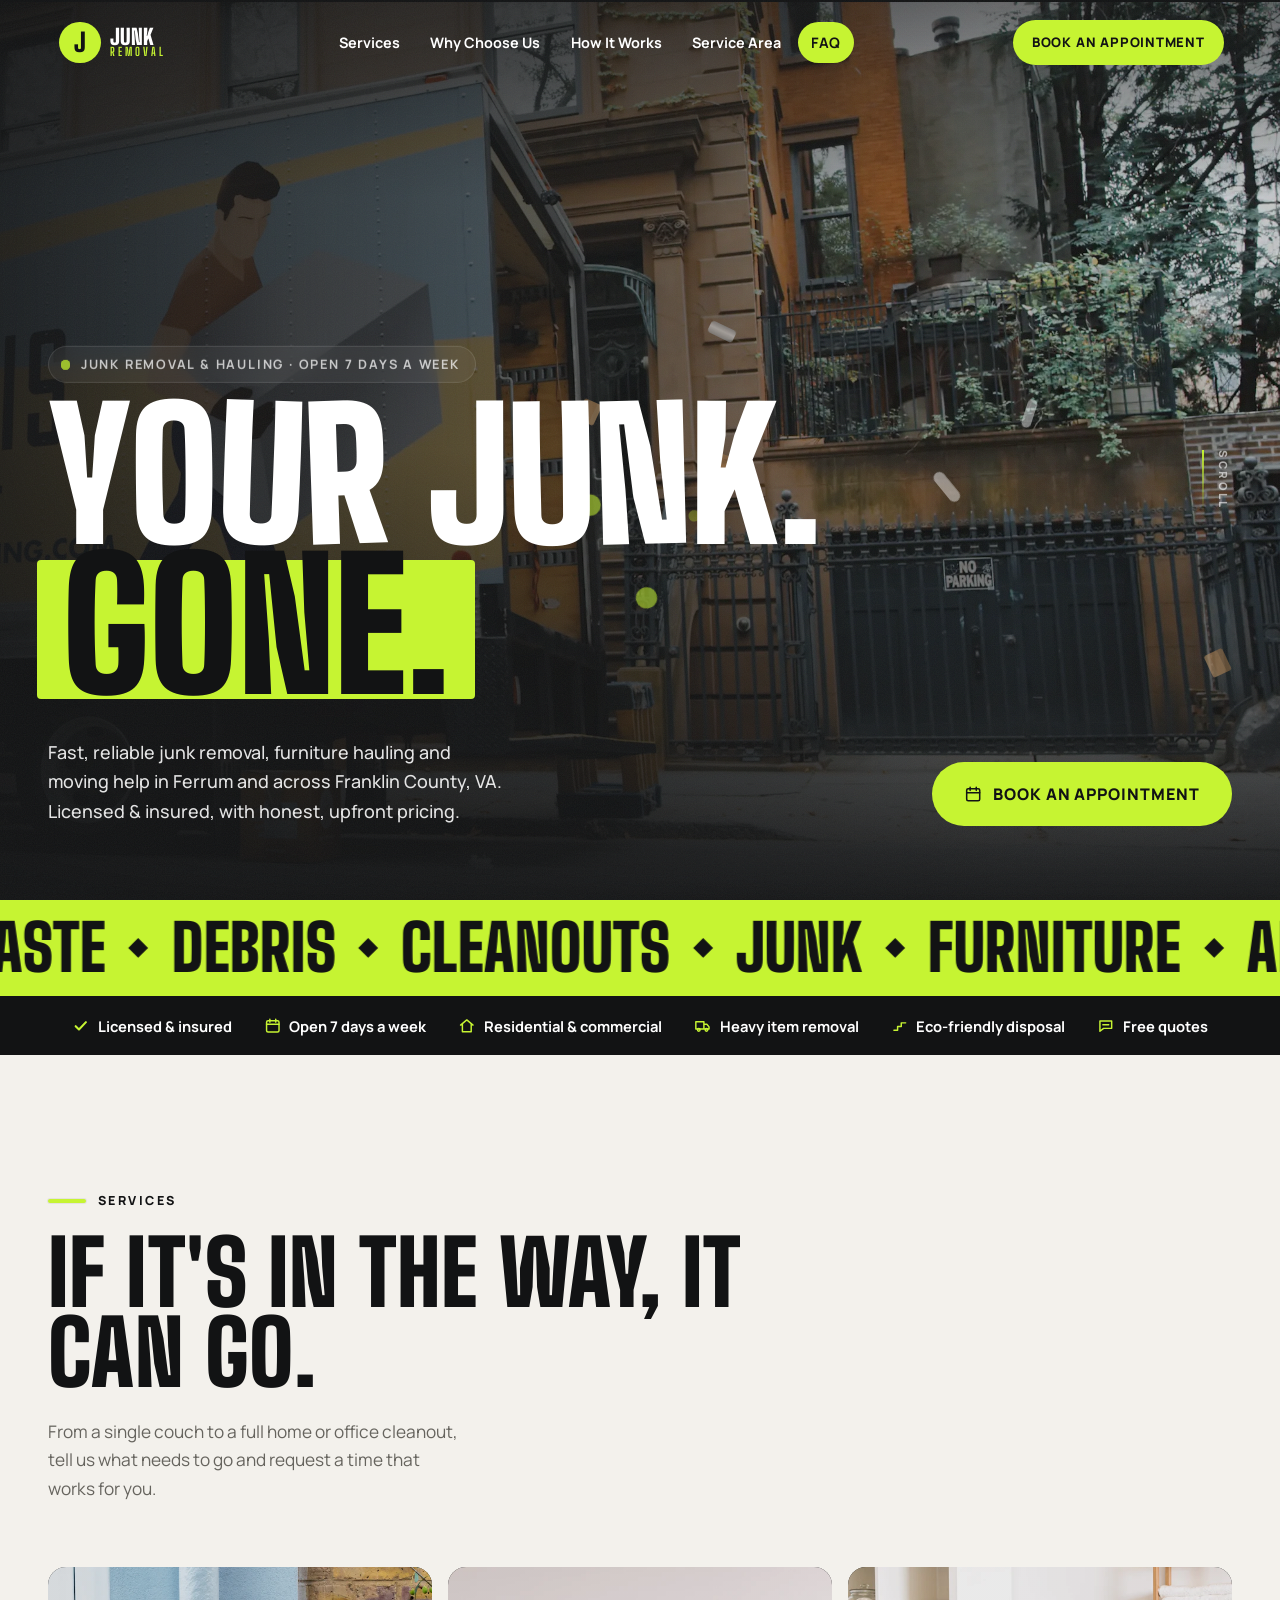
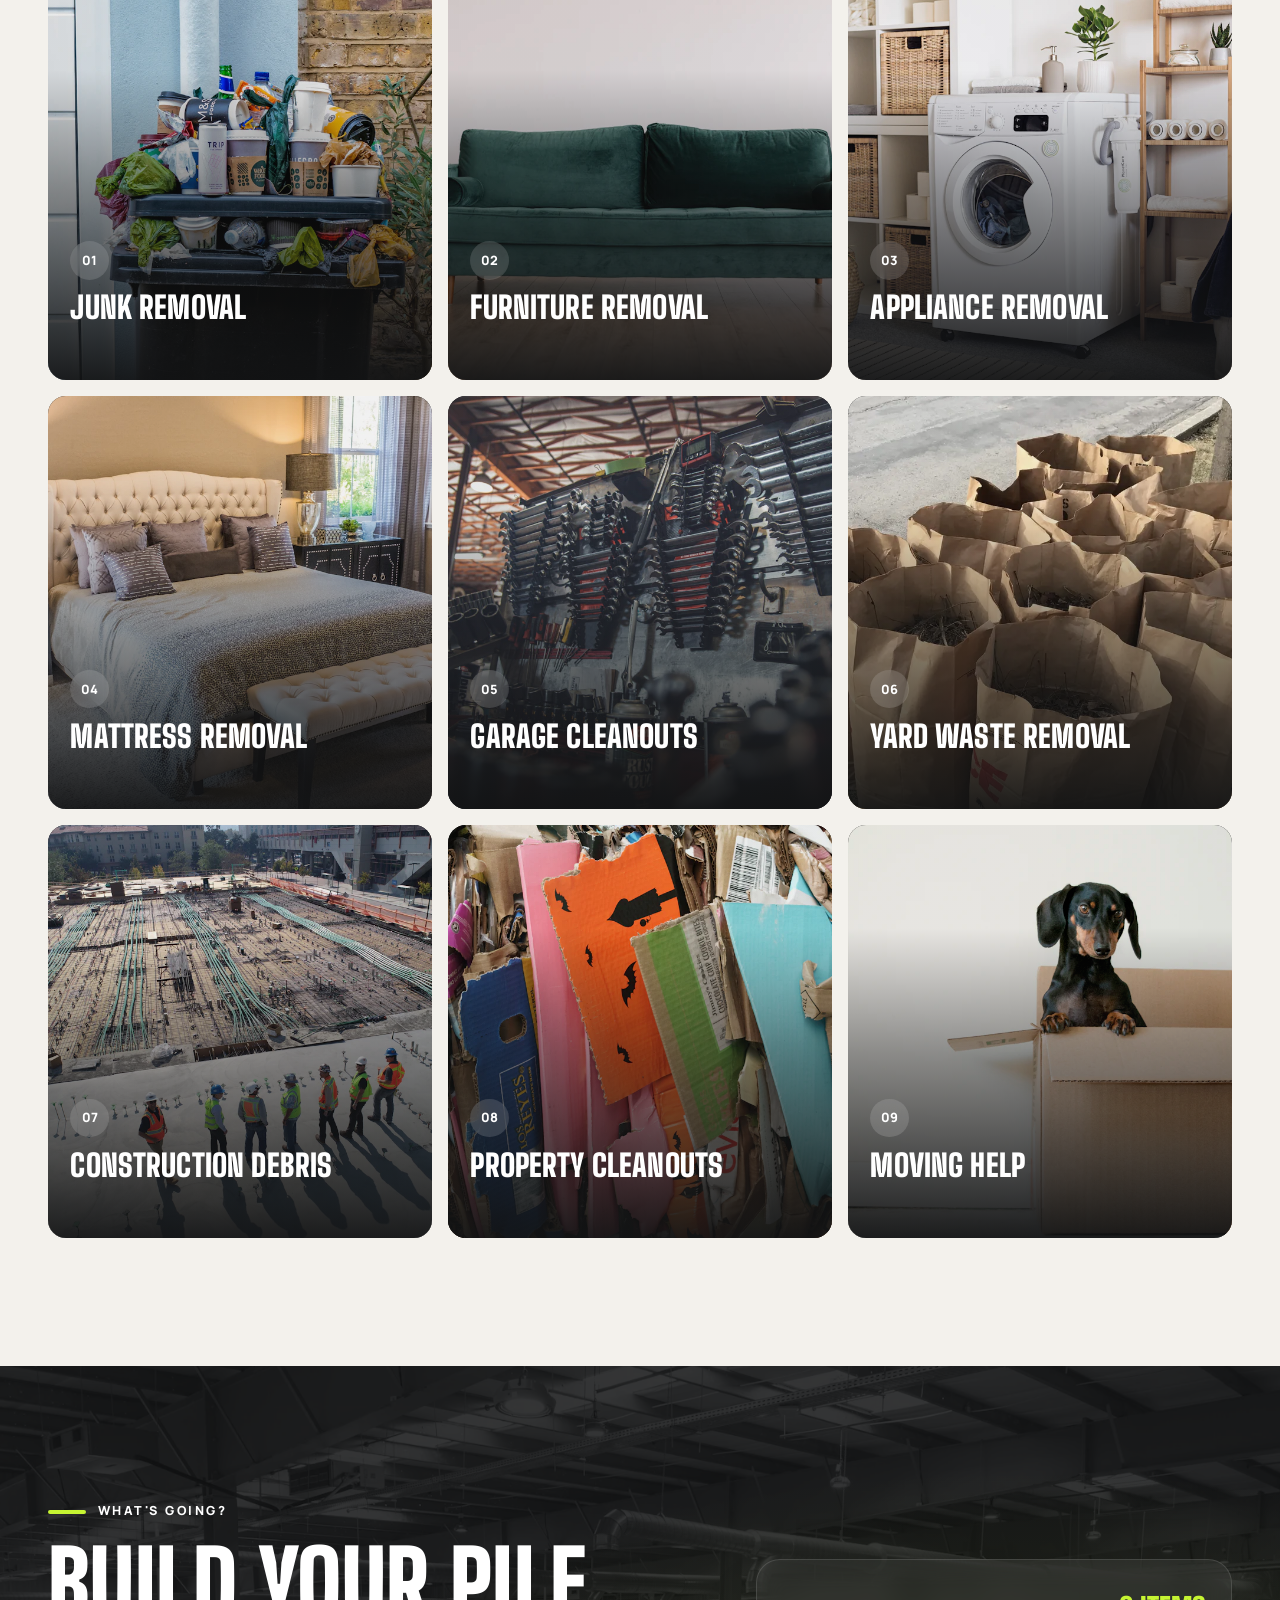
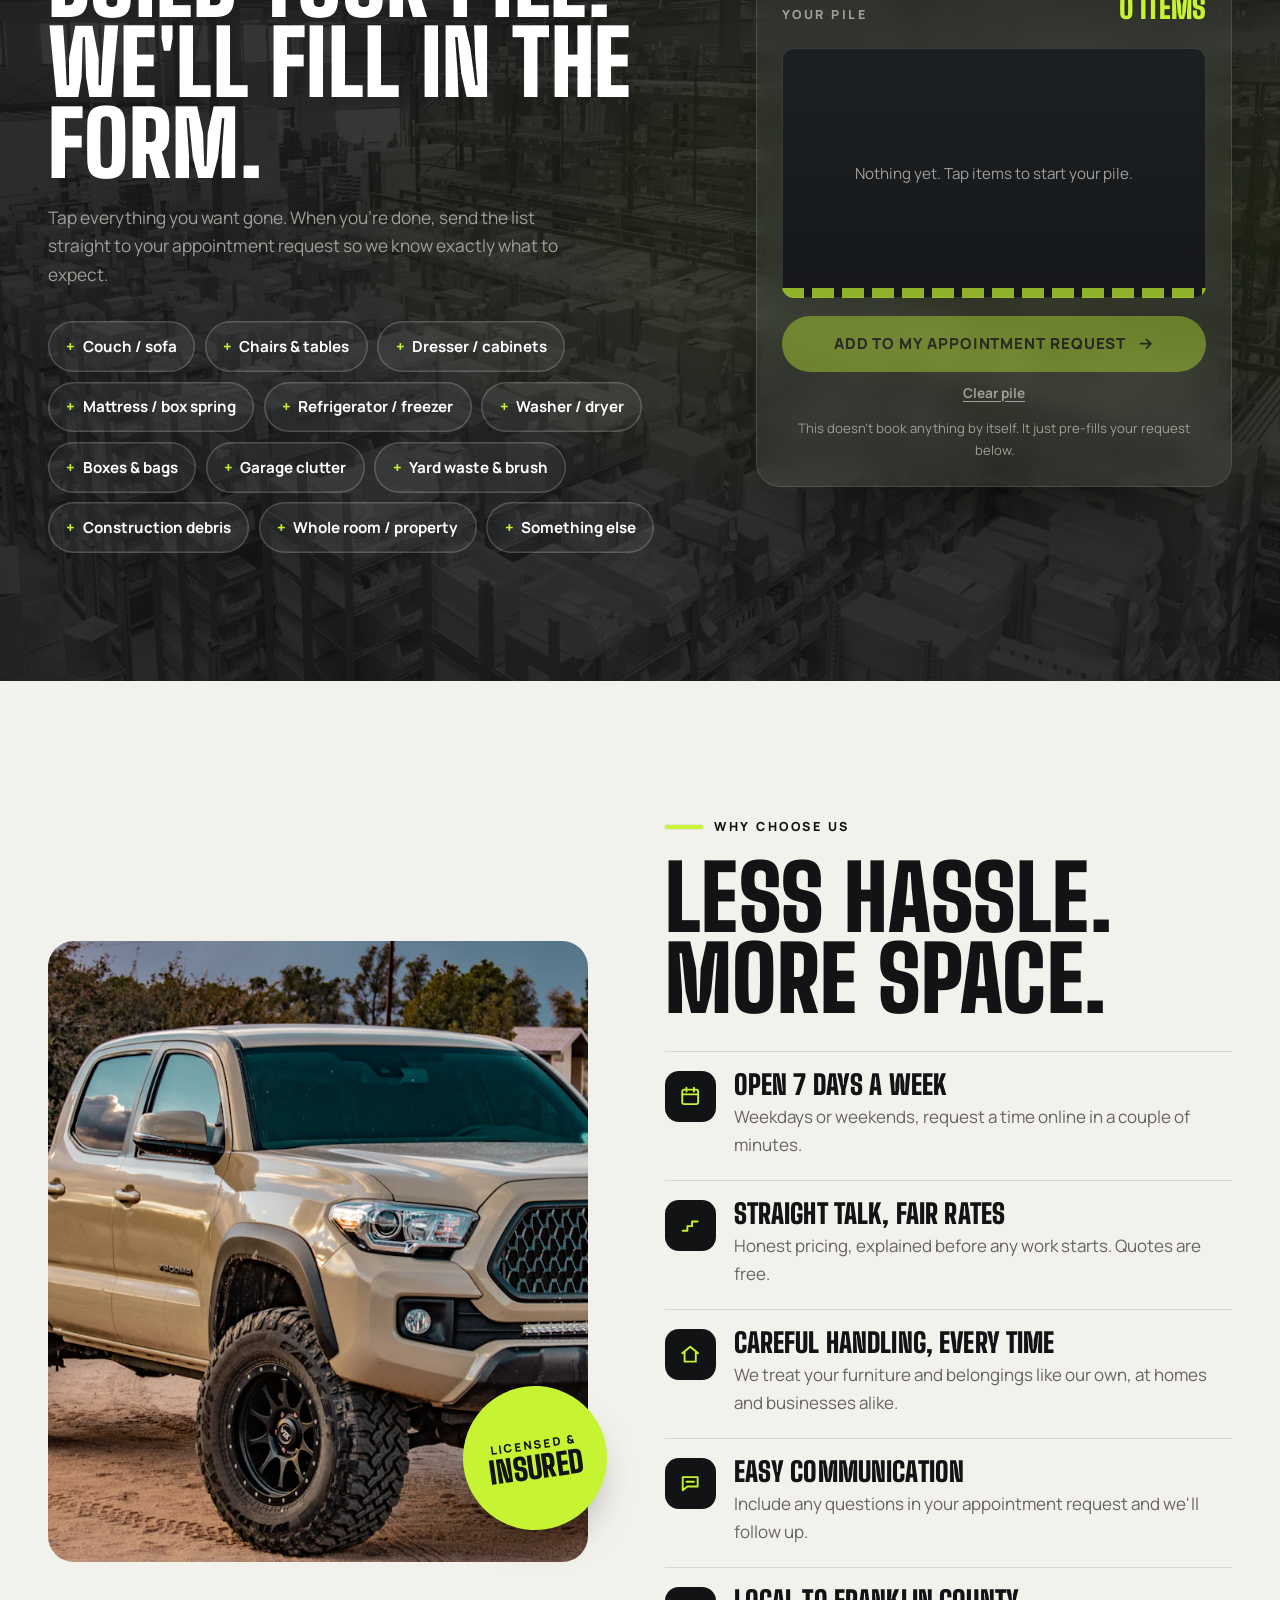
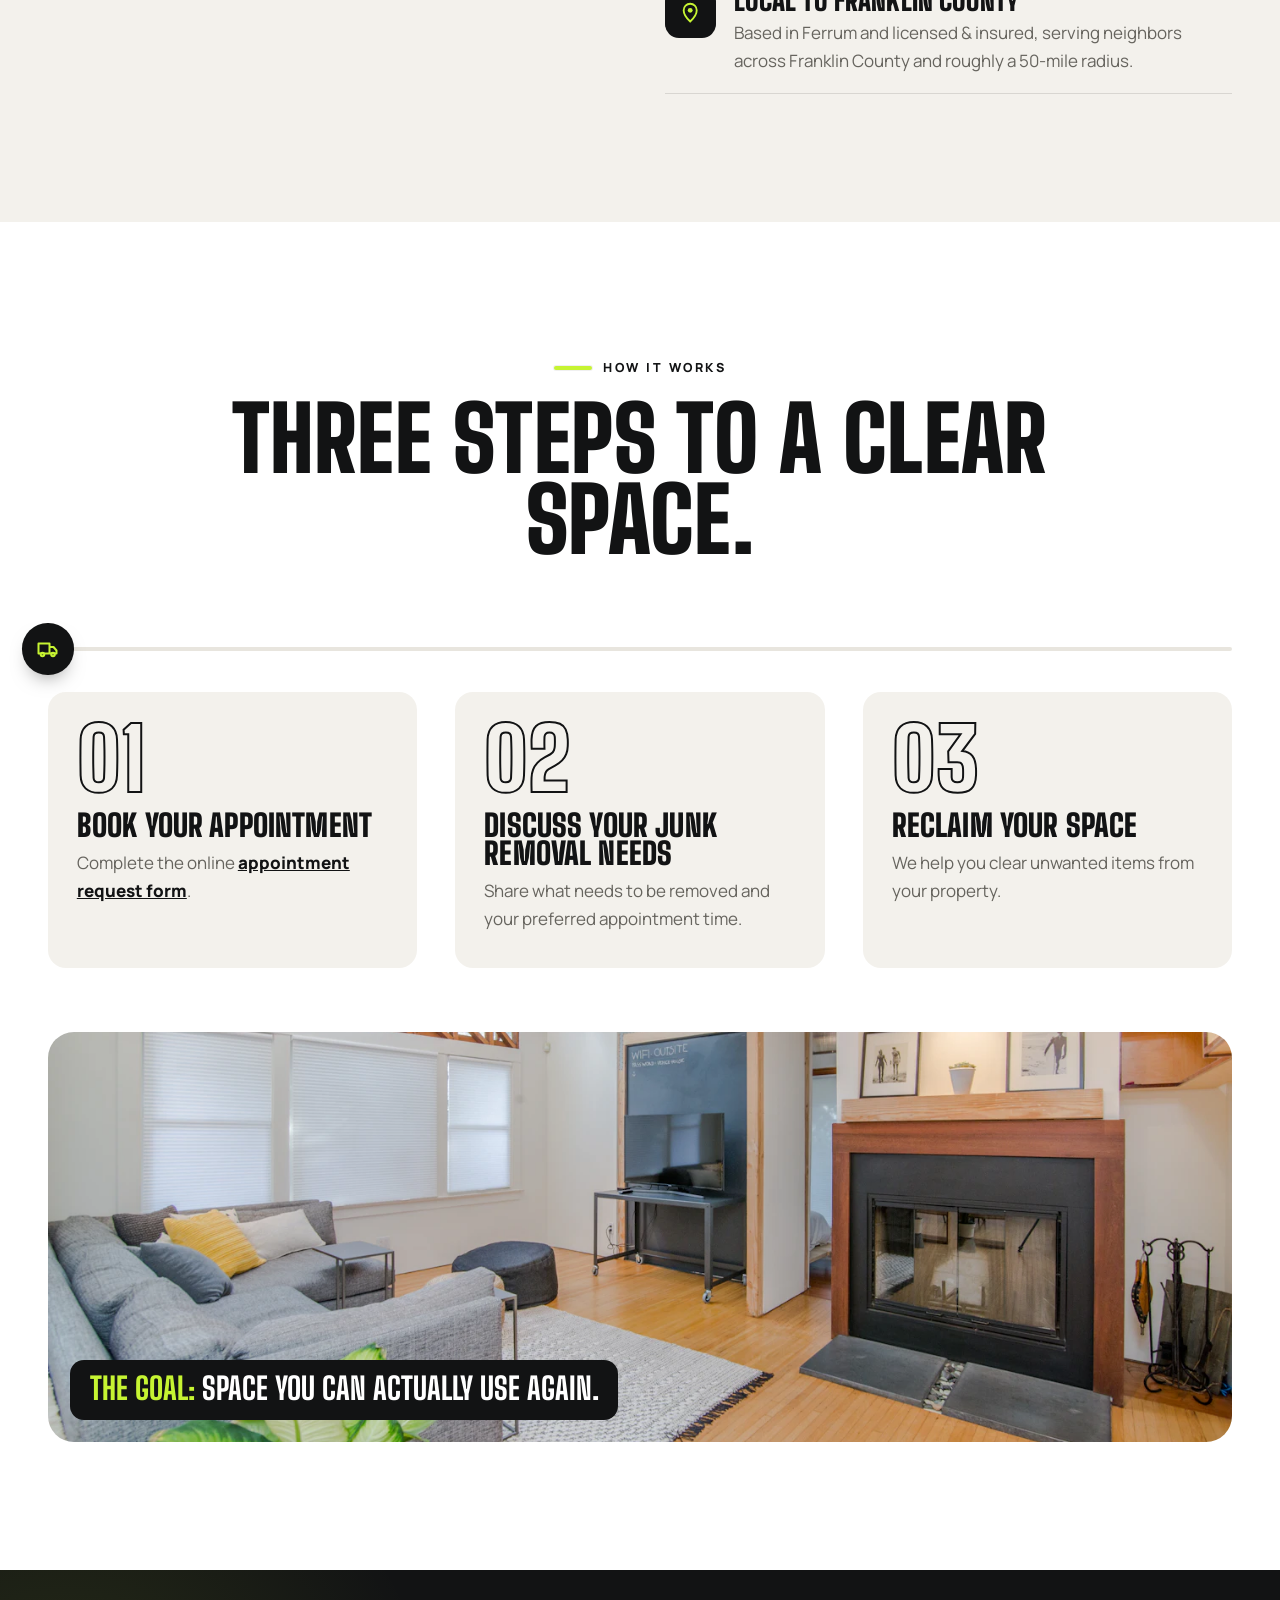
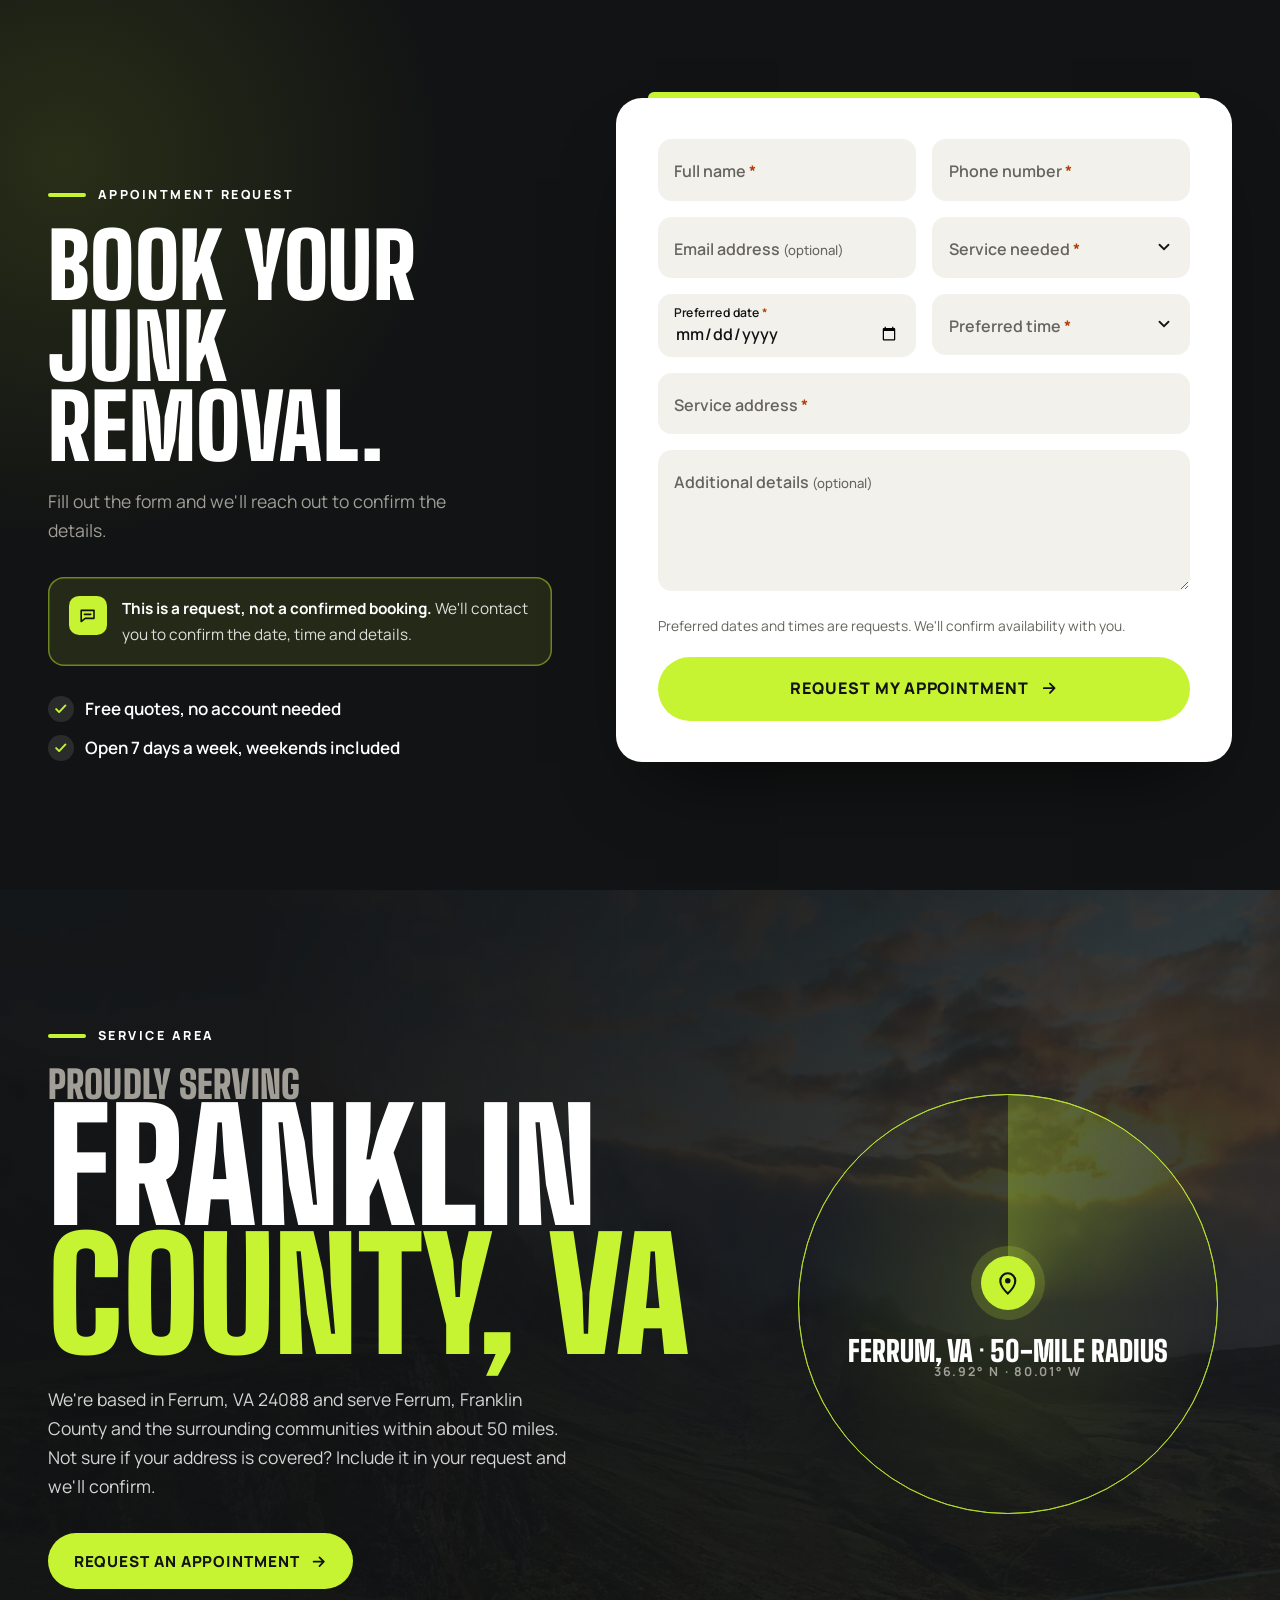
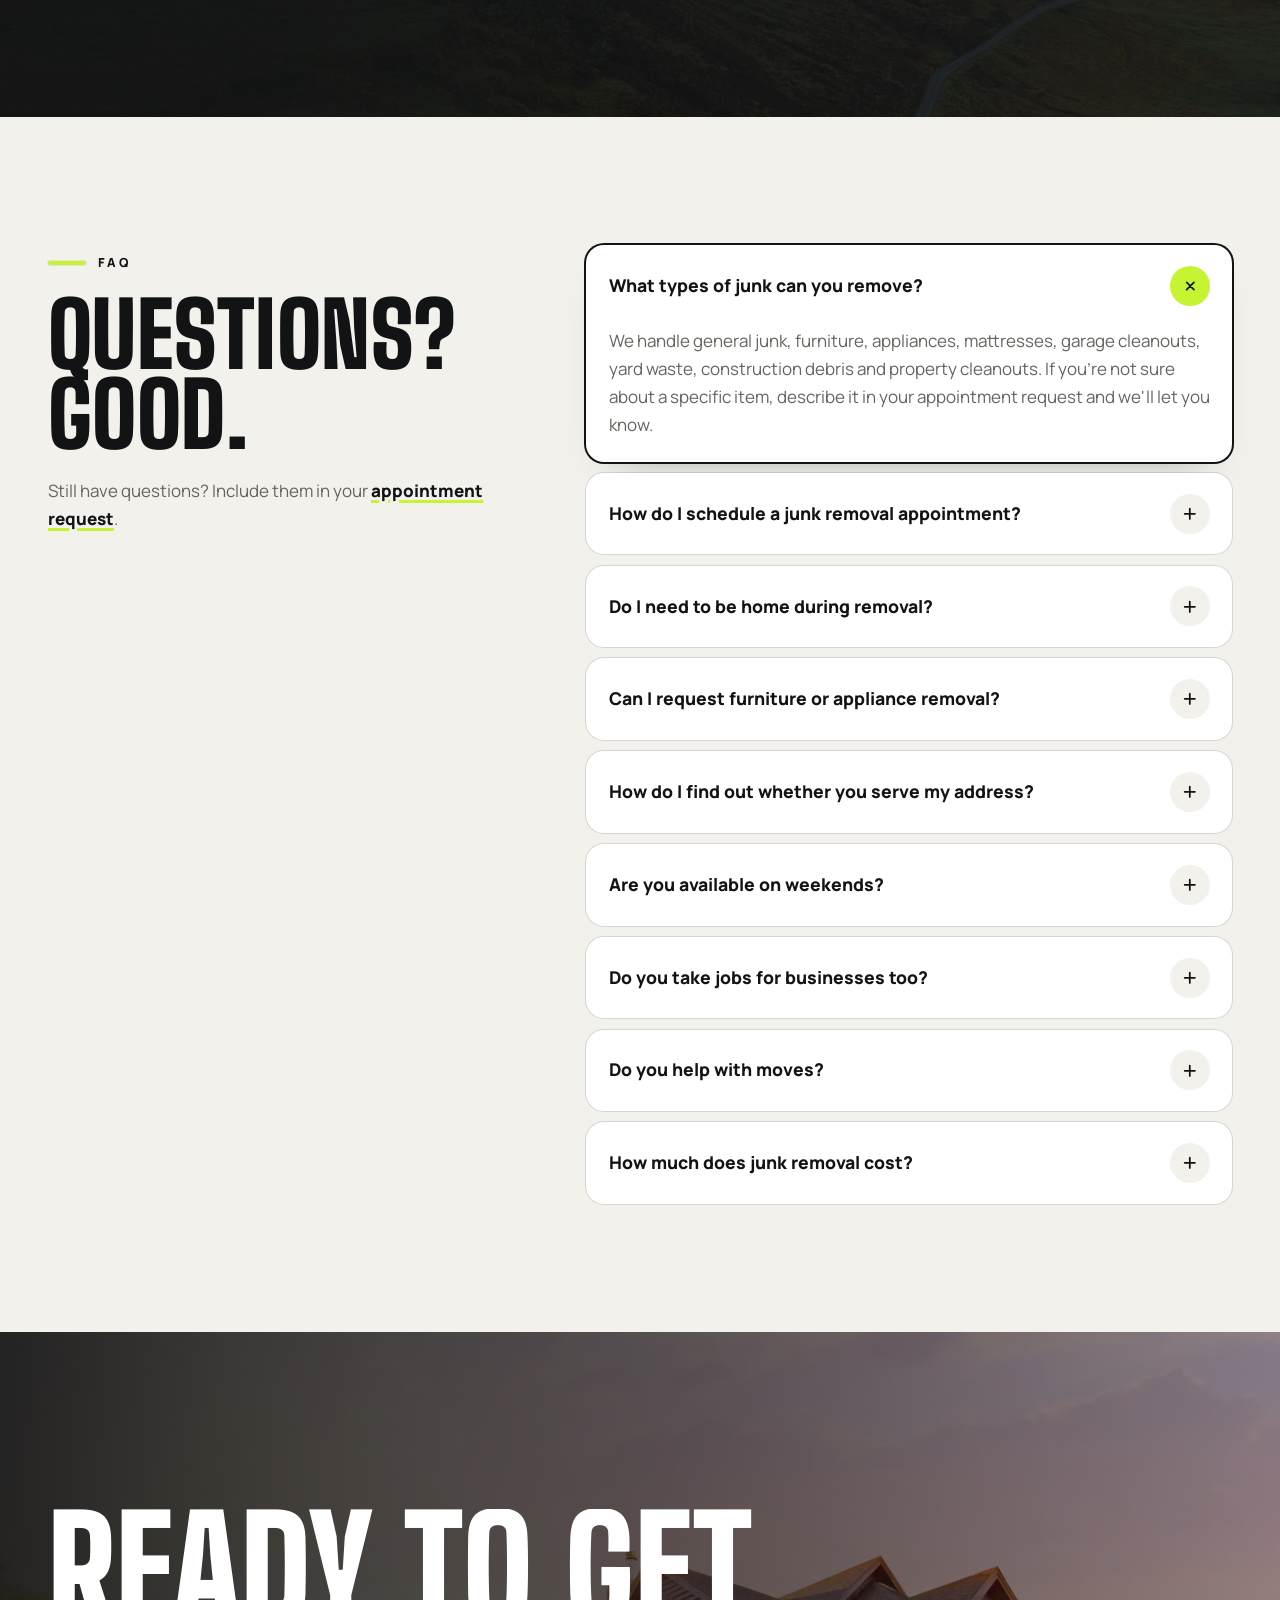
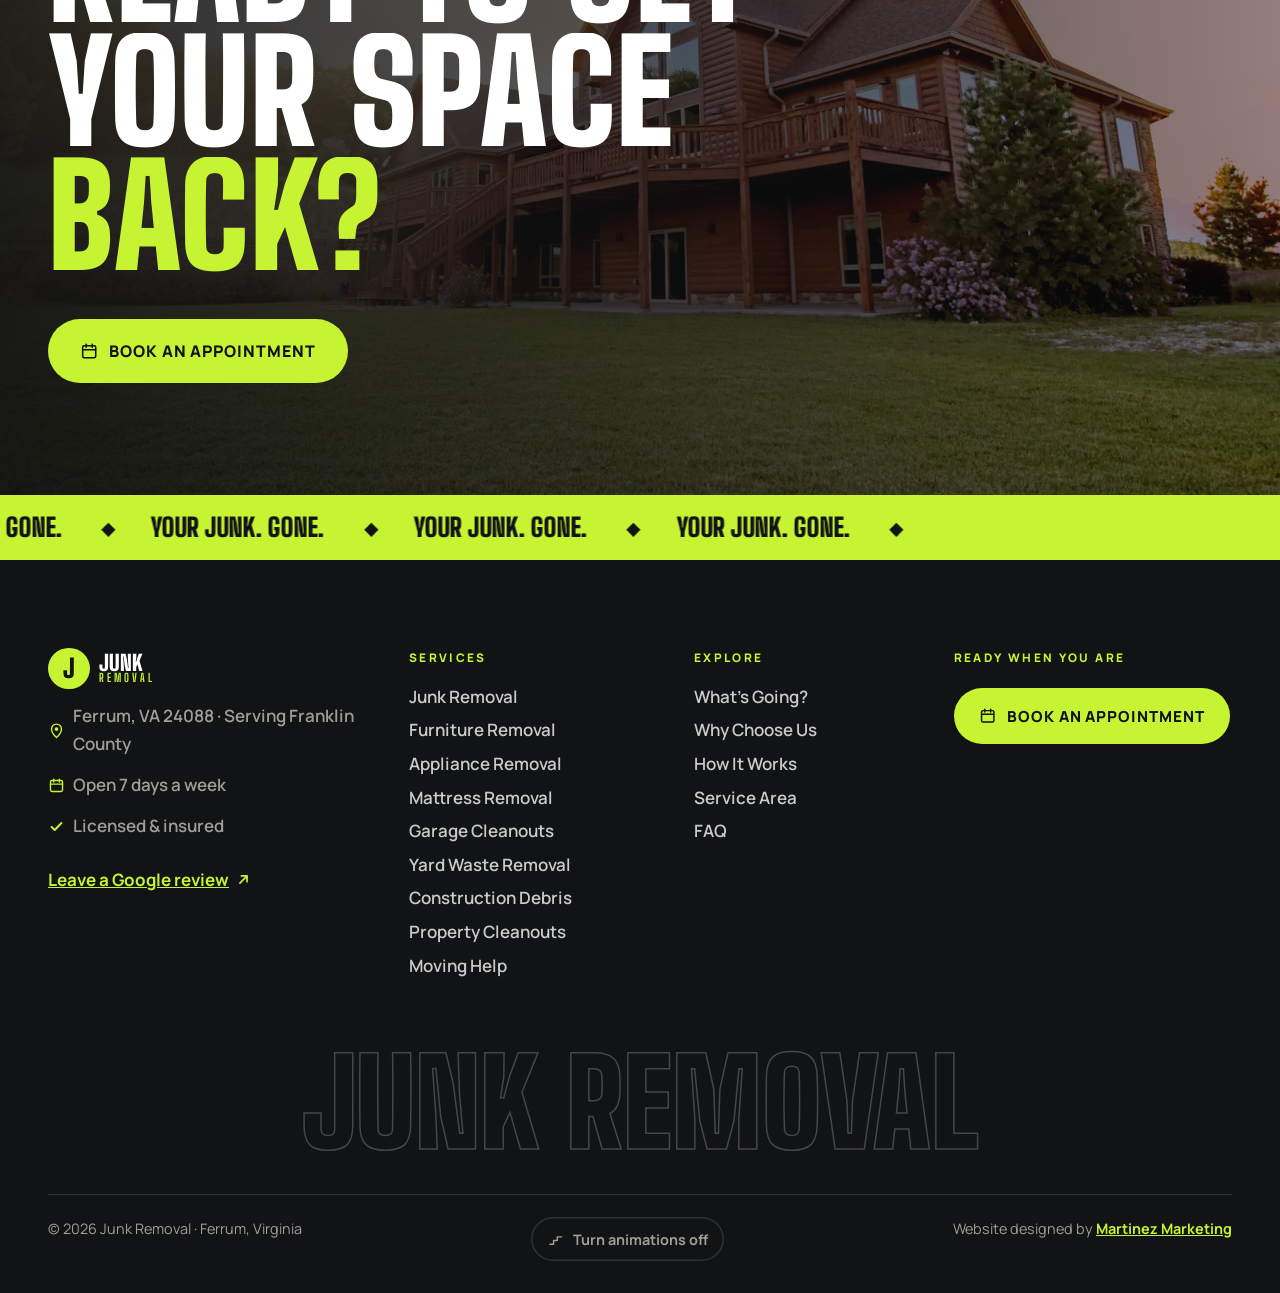
==== commit aacd56fd: "Rebrand site as "Junk Removal" and remove business phone number (6b065f7a39d2889be29af178) Co-Author" ====
--- a/index.html
+++ b/index.html
@@ -3,13 +3,13 @@
 <head>
   <meta charset="utf-8">
   <meta name="viewport" content="width=device-width, initial-scale=1, viewport-fit=cover">
-  <title>Jay's Junk Removal | Junk Removal &amp; Hauling in Ferrum &amp; Franklin County, VA</title>
-  <meta name="description" content="Jay's Junk Removal offers junk, furniture, appliance, mattress, garage, yard waste, construction debris, property cleanouts and moving help in Ferrum and Franklin County, Virginia. Licensed &amp; insured, open 7 days a week. Call (571) 707-0586.">
+  <title>Junk Removal &amp; Hauling in Ferrum &amp; Franklin County, VA</title>
+  <meta name="description" content="Junk Removal offers junk, furniture, appliance, mattress, garage, yard waste, construction debris, property cleanouts and moving help in Ferrum and Franklin County, Virginia. Licensed &amp; insured, open 7 days a week.">
   <meta name="theme-color" content="#121314">
   <link rel="icon" href="assets/favicon.svg" type="image/svg+xml">
 
   <meta property="og:type" content="website">
-  <meta property="og:title" content="Jay's Junk Removal | Your Junk. Gone.">
+  <meta property="og:title" content="Junk Removal | Your Junk. Gone.">
   <meta property="og:description" content="Fast, reliable junk removal in Ferrum, VA. Reclaim your space without the hassle.">
   <meta property="og:image" content="assets/images/og-image.jpg">
   <meta name="twitter:card" content="summary_large_image">
@@ -18,8 +18,7 @@
   {
     "@context": "https://schema.org",
     "@type": "LocalBusiness",
-    "name": "Jay's Junk Removal",
-    "telephone": "+1-571-707-0586",
+    "name": "Junk Removal",
     "description": "Junk removal, furniture hauling, appliance removal, mattress disposal, garage cleanouts, yard waste, construction debris, property cleanouts and moving help in Ferrum and Franklin County, Virginia.",
     "url": "https://jaysjunkremovalva.com",
     "image": "assets/images/og-image.jpg",
@@ -50,7 +49,6 @@
   <svg width="0" height="0" style="position:absolute" aria-hidden="true" focusable="false">
     <symbol id="i-arrow" viewBox="0 0 24 24"><path d="M5 12h13M13 6l6 6-6 6" fill="none" stroke="currentColor" stroke-width="2.4" stroke-linecap="round" stroke-linejoin="round"/></symbol>
     <symbol id="i-arrow-ne" viewBox="0 0 24 24"><path d="M7 17L17 7M9 7h8v8" fill="none" stroke="currentColor" stroke-width="2.4" stroke-linecap="round" stroke-linejoin="round"/></symbol>
-    <symbol id="i-phone" viewBox="0 0 24 24"><path d="M6.6 10.8a15.1 15.1 0 0 0 6.6 6.6l2.2-2.2a1 1 0 0 1 1-.25 11.4 11.4 0 0 0 3.6.57 1 1 0 0 1 1 1V20a1 1 0 0 1-1 1A17 17 0 0 1 3 4a1 1 0 0 1 1-1h3.5a1 1 0 0 1 1 1c0 1.25.2 2.45.57 3.57a1 1 0 0 1-.25 1z" fill="currentColor"/></symbol>
     <symbol id="i-cal" viewBox="0 0 24 24"><g fill="none" stroke="currentColor" stroke-width="2" stroke-linecap="round" stroke-linejoin="round"><rect x="3.5" y="5" width="17" height="15.5" rx="2"/><path d="M3.5 10h17M8 3v4M16 3v4"/></g></symbol>
     <symbol id="i-plus" viewBox="0 0 24 24"><path d="M12 5v14M5 12h14" fill="none" stroke="currentColor" stroke-width="2.4" stroke-linecap="round"/></symbol>
     <symbol id="i-check" viewBox="0 0 24 24"><path d="M5 12.5l4.5 4.5L19 7" fill="none" stroke="currentColor" stroke-width="2.8" stroke-linecap="round" stroke-linejoin="round"/></symbol>
@@ -66,19 +64,18 @@
   <!-- Header -->
   <header class="nav">
     <div class="nav__inner">
-      <a href="#home" class="brand" aria-label="Jay's Junk Removal, back to top">
-        <span class="brand__mark">J</span>
-        <span class="brand__text">Jay's<b>Junk Removal</b></span>
+      <a href="#home" class="brand" aria-label="Junk Removal, back to top">
+        <span class="brand__mark" aria-hidden="true">J</span>
+        <span class="brand__text">Junk <b>Removal</b></span>
       </a>
       <nav class="nav__links" aria-label="Primary">
         <a href="#services">Services</a>
-        <a href="#why">Why Jay's</a>
+        <a href="#why">Why Choose Us</a>
         <a href="#how">How It Works</a>
         <a href="#area">Service Area</a>
         <a href="#faq">FAQ</a>
       </nav>
       <div class="nav__cta">
-        <a href="tel:+15717070586" class="nav__phone"><svg><use href="#i-phone"/></svg><span>(571) 707-0586</span></a>
         <a href="#book" class="btn btn--lime btn--sm magnetic"><span>Book an Appointment</span></a>
         <button class="burger" aria-expanded="false" aria-controls="mobile-menu" aria-label="Open menu"><span></span><span></span></button>
       </div>
@@ -89,7 +86,7 @@
     <nav aria-label="Mobile">
       <a href="#services">Services</a>
       <a href="#load">What's Going?</a>
-      <a href="#why">Why Jay's</a>
+      <a href="#why">Why Choose Us</a>
       <a href="#how">How It Works</a>
       <a href="#book">Book</a>
       <a href="#area">Service Area</a>
@@ -97,7 +94,6 @@
     </nav>
     <div class="mmenu__foot">
       <a href="#book" class="btn btn--lime"><svg><use href="#i-cal"/></svg><span>Book an Appointment</span></a>
-      <a href="tel:+15717070586" class="btn btn--line"><svg><use href="#i-phone"/></svg><span>Call (571) 707-0586</span></a>
       <button type="button" class="motion-toggle"><svg><use href="#i-steps"/></svg><span>Turn animations off</span></button>
     </div>
   </div>
@@ -106,7 +102,6 @@
 
   <!-- Sticky mobile CTA -->
   <div class="mbar" aria-label="Quick actions">
-    <a href="tel:+15717070586" class="mbar__call"><svg><use href="#i-phone"/></svg><span>Call</span></a>
     <a href="#book" class="mbar__book"><svg><use href="#i-cal"/></svg><span>Book an Appointment</span></a>
   </div>
 
@@ -131,7 +126,6 @@
           <p class="hero__lead">Fast, reliable junk removal, furniture hauling and moving help in Ferrum and across Franklin County, VA. Licensed &amp; insured, with honest, upfront pricing.</p>
           <div class="hero__actions">
             <a href="#book" class="btn btn--lime btn--lg magnetic"><svg><use href="#i-cal"/></svg><span>Book an Appointment</span></a>
-            <a href="tel:+15717070586" class="btn btn--glass btn--lg magnetic"><svg><use href="#i-phone"/></svg><span>Call (571) 707-0586</span></a>
           </div>
         </div>
       </div>
@@ -147,7 +141,7 @@
     </div>
 
     <!-- TRUST STRIP -->
-    <ul class="trust" aria-label="Why customers call Jay's">
+    <ul class="trust" aria-label="Why customers choose us">
       <li><svg><use href="#i-check"/></svg>Licensed &amp; insured</li>
       <li><svg><use href="#i-cal"/></svg>Open 7 days a week</li>
       <li><svg><use href="#i-home"/></svg>Residential &amp; commercial</li>
@@ -164,7 +158,7 @@
             <p class="eyebrow"><span class="eyebrow__line"></span>Services</p>
             <h2 class="h2 split" id="services-title">If it's in the way, it can go.</h2>
           </div>
-          <p class="shead__lead">From a single couch to a full home or office cleanout, tell Jay's what needs to go and request a time that works for you.</p>
+          <p class="shead__lead">From a single couch to a full home or office cleanout, tell us what needs to go and request a time that works for you.</p>
         </div>
 
         <div class="cards">
@@ -260,7 +254,7 @@
         <div class="load__copy">
           <p class="eyebrow"><span class="eyebrow__line"></span>What's going?</p>
           <h2 class="h2 split" id="load-title">Build your pile. We'll fill in the form.</h2>
-          <p class="load__lead">Tap everything you want gone. When you're done, send the list straight to your appointment request so Jay's knows exactly what to expect.</p>
+          <p class="load__lead">Tap everything you want gone. When you're done, send the list straight to your appointment request so we know exactly what to expect.</p>
           <div class="chips" role="group" aria-label="Items to remove">
             <button type="button" class="chip" aria-pressed="false" data-item="Couch / sofa" data-svc="Furniture Removal">Couch / sofa</button>
             <button type="button" class="chip" aria-pressed="false" data-item="Chairs &amp; tables" data-svc="Furniture Removal">Chairs &amp; tables</button>
@@ -303,13 +297,13 @@
           <div class="why__badge" aria-hidden="true"><span>Licensed &amp;</span><b>Insured</b></div>
         </div>
         <div class="why__copy">
-          <p class="eyebrow"><span class="eyebrow__line"></span>Why choose Jay's</p>
+          <p class="eyebrow"><span class="eyebrow__line"></span>Why choose us</p>
           <h2 class="h2 split" id="why-title">Less hassle. More space.</h2>
           <ul class="reasons">
-            <li class="reason"><span class="reason__ico"><svg><use href="#i-cal"/></svg></span><div><h3>Open 7 days a week</h3><p>Weekdays or weekends, request a time online in a couple of minutes or call when it's easier for you.</p></div></li>
+            <li class="reason"><span class="reason__ico"><svg><use href="#i-cal"/></svg></span><div><h3>Open 7 days a week</h3><p>Weekdays or weekends, request a time online in a couple of minutes.</p></div></li>
             <li class="reason"><span class="reason__ico"><svg><use href="#i-steps"/></svg></span><div><h3>Straight talk, fair rates</h3><p>Honest pricing, explained before any work starts. Quotes are free.</p></div></li>
-            <li class="reason"><span class="reason__ico"><svg><use href="#i-home"/></svg></span><div><h3>Careful handling, every time</h3><p>Your furniture and belongings get the same care Jay's would give his own, at homes and businesses alike.</p></div></li>
-            <li class="reason"><span class="reason__ico"><svg><use href="#i-chat"/></svg></span><div><h3>Easy communication</h3><p>One local number to call with questions: <a href="tel:+15717070586">(571) 707-0586</a>.</p></div></li>
+            <li class="reason"><span class="reason__ico"><svg><use href="#i-home"/></svg></span><div><h3>Careful handling, every time</h3><p>We treat your furniture and belongings like our own, at homes and businesses alike.</p></div></li>
+            <li class="reason"><span class="reason__ico"><svg><use href="#i-chat"/></svg></span><div><h3>Easy communication</h3><p>Include any questions in your appointment request and we'll follow up.</p></div></li>
             <li class="reason"><span class="reason__ico"><svg><use href="#i-pin"/></svg></span><div><h3>Local to Franklin County</h3><p>Based in Ferrum and licensed &amp; insured, serving neighbors across Franklin County and roughly a 50-mile radius.</p></div></li>
           </ul>
         </div>
@@ -328,7 +322,7 @@
           <article class="step">
             <span class="step__n">01</span>
             <h3>Book your appointment</h3>
-            <p>Complete the online appointment request form or call directly at <a href="tel:+15717070586">(571) 707-0586</a>.</p>
+            <p>Complete the online <a href="#book">appointment request form</a>.</p>
           </article>
           <article class="step">
             <span class="step__n">02</span>
@@ -338,7 +332,7 @@
           <article class="step">
             <span class="step__n">03</span>
             <h3>Reclaim your space</h3>
-            <p>Jay's Junk Removal helps you clear unwanted items from your property.</p>
+            <p>We help you clear unwanted items from your property.</p>
           </article>
         </div>
         <figure class="how__band" aria-hidden="true">
@@ -354,15 +348,14 @@
         <div class="book__info">
           <p class="eyebrow"><span class="eyebrow__line"></span>Appointment request</p>
           <h2 class="h2 split" id="book-title">Book your junk removal.</h2>
-          <p class="book__lead">Fill out the form and Jay's Junk Removal will reach out to confirm the details.</p>
+          <p class="book__lead">Fill out the form and we'll reach out to confirm the details.</p>
           <div class="notice">
             <span class="notice__ico"><svg><use href="#i-chat"/></svg></span>
-            <p><b>This is a request, not a confirmed booking.</b> Your appointment isn't confirmed until Jay's Junk Removal contacts you to confirm the date, time and details.</p>
+            <p><b>This is a request, not a confirmed booking.</b> We'll contact you to confirm the date, time and details.</p>
           </div>
           <ul class="book__points">
             <li><svg><use href="#i-check"/></svg>Free quotes, no account needed</li>
             <li><svg><use href="#i-check"/></svg>Open 7 days a week, weekends included</li>
-            <li><svg><use href="#i-check"/></svg>Prefer to talk? <a href="tel:+15717070586">(571) 707-0586</a></li>
           </ul>
         </div>
 
@@ -410,7 +403,7 @@
             </div>
             <div class="field"><input id="f-address" name="address" type="text" autocomplete="street-address" placeholder=" " required><label for="f-address">Service address <em>*</em></label><span class="field__err" id="f-address-err"></span></div>
             <div class="field"><textarea id="f-details" name="details" rows="4" placeholder=" "></textarea><label for="f-details">Additional details <small>(optional)</small></label></div>
-            <p class="bform__hint">Preferred dates and times are requests. Jay's will confirm availability with you.</p>
+            <p class="bform__hint">Preferred dates and times are requests. We'll confirm availability with you.</p>
 
             <button type="submit" class="btn btn--lime btn--lg btn--block bform__submit"><span class="bform__label">Request my appointment</span><svg><use href="#i-arrow"/></svg></button>
             <div class="bform__error" role="alert" hidden></div>
@@ -419,8 +412,7 @@
           <div class="bsuccess" hidden tabindex="-1">
             <span class="bsuccess__ico"><svg><use href="#i-check"/></svg></span>
             <h3>Request received.</h3>
-            <p>Thanks! Your appointment request was sent to Jay's Junk Removal. <b>It isn't confirmed yet.</b> Jay's will contact you to confirm the date, time and details.</p>
-            <p class="bsuccess__call">Need to reach Jay's sooner? <a href="tel:+15717070586">Call (571) 707-0586</a></p>
+            <p>Thanks! We received your appointment request. <b>It isn't confirmed yet.</b> We'll contact you to confirm the date, time and details.</p>
             <button type="button" class="btn btn--line btn--sm bsuccess__again"><span>Send another request</span></button>
           </div>
         </div>
@@ -434,10 +426,9 @@
         <div class="area__copy">
           <p class="eyebrow"><span class="eyebrow__line"></span>Service area</p>
           <h2 class="area__title" id="area-title"><span class="area__l">Proudly serving</span><span class="area__l area__l--big">Franklin</span><span class="area__l area__l--big area__l--lime">County, VA</span></h2>
-          <p class="area__text">Jay's Junk Removal is based in Ferrum, VA 24088 and serves Ferrum, Franklin County and the surrounding communities within about 50 miles. Not sure if your address is covered? Call or send a request and Jay's will confirm.</p>
+          <p class="area__text">We're based in Ferrum, VA 24088 and serve Ferrum, Franklin County and the surrounding communities within about 50 miles. Not sure if your address is covered? Include it in your request and we'll confirm.</p>
           <div class="area__actions">
-            <a href="tel:+15717070586" class="btn btn--lime magnetic"><svg><use href="#i-phone"/></svg><span>Call (571) 707-0586</span></a>
-            <a href="#book" class="btn btn--line magnetic"><span>Request an appointment</span><svg><use href="#i-arrow"/></svg></a>
+            <a href="#book" class="btn btn--lime magnetic"><span>Request an appointment</span><svg><use href="#i-arrow"/></svg></a>
           </div>
         </div>
         <div class="radar" aria-hidden="true">
@@ -456,20 +447,20 @@
         <div class="faq__head">
           <p class="eyebrow"><span class="eyebrow__line"></span>FAQ</p>
           <h2 class="h2 split" id="faq-title">Questions? Good.</h2>
-          <p>Still wondering about something? Call <a href="tel:+15717070586">(571) 707-0586</a>.</p>
+          <p>Still have questions? Include them in your <a href="#book">appointment request</a>.</p>
         </div>
         <div class="acc">
           <div class="acc__item">
             <h3><button class="acc__btn" aria-expanded="false" aria-controls="faq-1" id="faq-1-btn">What types of junk can you remove?<span class="acc__ico"><svg><use href="#i-plus"/></svg></span></button></h3>
-            <div class="acc__panel" id="faq-1" role="region" aria-labelledby="faq-1-btn"><p>Jay's Junk Removal handles general junk, furniture, appliances, mattresses, garage cleanouts, yard waste, construction debris and property cleanouts. If you're not sure about a specific item, describe it in your appointment request or call, and Jay's will let you know.</p></div>
+            <div class="acc__panel" id="faq-1" role="region" aria-labelledby="faq-1-btn"><p>We handle general junk, furniture, appliances, mattresses, garage cleanouts, yard waste, construction debris and property cleanouts. If you're not sure about a specific item, describe it in your appointment request and we'll let you know.</p></div>
           </div>
           <div class="acc__item">
             <h3><button class="acc__btn" aria-expanded="false" aria-controls="faq-2" id="faq-2-btn">How do I schedule a junk removal appointment?<span class="acc__ico"><svg><use href="#i-plus"/></svg></span></button></h3>
-            <div class="acc__panel" id="faq-2" role="region" aria-labelledby="faq-2-btn"><p>Fill out the <a href="#book">appointment request form</a> on this page or call <a href="tel:+15717070586">(571) 707-0586</a>. Online requests aren't confirmed until Jay's Junk Removal contacts you to confirm the date, time and details.</p></div>
+            <div class="acc__panel" id="faq-2" role="region" aria-labelledby="faq-2-btn"><p>Fill out the <a href="#book">appointment request form</a>. We'll contact you to confirm the date, time and details.</p></div>
           </div>
           <div class="acc__item">
             <h3><button class="acc__btn" aria-expanded="false" aria-controls="faq-3" id="faq-3-btn">Do I need to be home during removal?<span class="acc__ico"><svg><use href="#i-plus"/></svg></span></button></h3>
-            <div class="acc__panel" id="faq-3" role="region" aria-labelledby="faq-3-btn"><p>That depends on your job and how the items can be accessed. Mention it in the "Additional details" section of your request, and Jay's will talk it through with you when confirming your appointment.</p></div>
+            <div class="acc__panel" id="faq-3" role="region" aria-labelledby="faq-3-btn"><p>That depends on your job and how the items can be accessed. Mention it in the "Additional details" section of your request, and we'll talk it through with you when confirming your appointment.</p></div>
           </div>
           <div class="acc__item">
             <h3><button class="acc__btn" aria-expanded="false" aria-controls="faq-4" id="faq-4-btn">Can I request furniture or appliance removal?<span class="acc__ico"><svg><use href="#i-plus"/></svg></span></button></h3>
@@ -477,15 +468,15 @@
           </div>
           <div class="acc__item">
             <h3><button class="acc__btn" aria-expanded="false" aria-controls="faq-5" id="faq-5-btn">How do I find out whether you serve my address?<span class="acc__ico"><svg><use href="#i-plus"/></svg></span></button></h3>
-            <div class="acc__panel" id="faq-5" role="region" aria-labelledby="faq-5-btn"><p>Jay's Junk Removal serves Ferrum and Franklin County, Virginia, and surrounding communities within about 50 miles. To confirm availability for your specific address, call <a href="tel:+15717070586">(571) 707-0586</a> or include your address in an appointment request.</p></div>
+            <div class="acc__panel" id="faq-5" role="region" aria-labelledby="faq-5-btn"><p>We serve Ferrum and Franklin County, Virginia, and surrounding communities within about 50 miles. Include your address in an appointment request so we can confirm availability.</p></div>
           </div>
           <div class="acc__item">
             <h3><button class="acc__btn" aria-expanded="false" aria-controls="faq-6" id="faq-6-btn">Are you available on weekends?<span class="acc__ico"><svg><use href="#i-plus"/></svg></span></button></h3>
-            <div class="acc__panel" id="faq-6" role="region" aria-labelledby="faq-6-btn"><p>Yes. Jay's Junk Removal is open seven days a week, so Saturdays and Sundays work too. Pick your preferred day in the request form or call to set it up.</p></div>
+            <div class="acc__panel" id="faq-6" role="region" aria-labelledby="faq-6-btn"><p>Yes. We're open seven days a week, so Saturdays and Sundays work too. Pick your preferred day in the appointment request form.</p></div>
           </div>
           <div class="acc__item">
             <h3><button class="acc__btn" aria-expanded="false" aria-controls="faq-7" id="faq-7-btn">Do you take jobs for businesses too?<span class="acc__ico"><svg><use href="#i-plus"/></svg></span></button></h3>
-            <div class="acc__panel" id="faq-7" role="region" aria-labelledby="faq-7-btn"><p>Yes. Jay's handles residential and commercial jobs, from a single couch to an entire office cleanout. Describe what needs to go and Jay's will talk it through with you.</p></div>
+            <div class="acc__panel" id="faq-7" role="region" aria-labelledby="faq-7-btn"><p>Yes. We handle residential and commercial jobs, from a single couch to an entire office cleanout. Describe what needs to go and we'll talk it through with you.</p></div>
           </div>
           <div class="acc__item">
             <h3><button class="acc__btn" aria-expanded="false" aria-controls="faq-8" id="faq-8-btn">Do you help with moves?<span class="acc__ico"><svg><use href="#i-plus"/></svg></span></button></h3>
@@ -493,7 +484,7 @@
           </div>
           <div class="acc__item">
             <h3><button class="acc__btn" aria-expanded="false" aria-controls="faq-9" id="faq-9-btn">How much does junk removal cost?<span class="acc__ico"><svg><use href="#i-plus"/></svg></span></button></h3>
-            <div class="acc__panel" id="faq-9" role="region" aria-labelledby="faq-9-btn"><p>Pricing depends on the service and how much needs to go. Quotes are free, and Jay's explains the price before any work starts. Call <a href="tel:+15717070586">(571) 707-0586</a> or send a request to get yours.</p></div>
+            <div class="acc__panel" id="faq-9" role="region" aria-labelledby="faq-9-btn"><p>Pricing depends on the service and how much needs to go. <a href="#book">Send a request</a> for a free quote. We'll explain the price before any work starts.</p></div>
           </div>
         </div>
       </div>
@@ -506,7 +497,6 @@
         <h2 class="final__title" id="final-title"><span class="fl"><span>Ready to get</span></span><span class="fl"><span>your space</span></span><span class="fl"><span class="lime">back?</span></span></h2>
         <div class="final__actions">
           <a href="#book" class="btn btn--lime btn--lg magnetic"><svg><use href="#i-cal"/></svg><span>Book an Appointment</span></a>
-          <a href="tel:+15717070586" class="btn btn--glass btn--lg magnetic"><svg><use href="#i-phone"/></svg><span>Call (571) 707-0586</span></a>
         </div>
       </div>
       <div class="final__ticker" aria-hidden="true"><div class="final__track"><span>Your junk. Gone.</span><span>Your junk. Gone.</span><span>Your junk. Gone.</span><span>Your junk. Gone.</span><span>Your junk. Gone.</span><span>Your junk. Gone.</span></div></div>
@@ -517,11 +507,10 @@
     <div class="wrap">
       <div class="foot__top">
         <div class="foot__brand">
-          <a href="#home" class="brand"><span class="brand__mark">J</span><span class="brand__text">Jay's<b>Junk Removal</b></span></a>
+          <a href="#home" class="brand"><span class="brand__mark" aria-hidden="true">J</span><span class="brand__text">Junk <b>Removal</b></span></a>
           <p class="foot__loc"><svg><use href="#i-pin"/></svg>Ferrum, VA 24088 · Serving Franklin County</p>
           <p class="foot__loc"><svg><use href="#i-cal"/></svg>Open 7 days a week</p>
           <p class="foot__loc"><svg><use href="#i-check"/></svg>Licensed &amp; insured</p>
-          <a href="tel:+15717070586" class="foot__phone">(571) 707-0586</a>
           <a href="https://search.google.com/local/writereview?placeid=ChIJF_FP6_bc-6MRYEzBU37DLyg" class="foot__review" target="_blank" rel="noopener">Leave a Google review <svg><use href="#i-arrow-ne"/></svg><span class="sr-only"> (opens in a new tab)</span></a>
         </div>
         <nav class="foot__nav" aria-label="Footer services">
@@ -539,7 +528,7 @@
         <nav class="foot__nav" aria-label="Footer site">
           <p class="foot__h">Explore</p>
           <a href="#load">What's Going?</a>
-          <a href="#why">Why Jay's</a>
+          <a href="#why">Why Choose Us</a>
           <a href="#how">How It Works</a>
           <a href="#area">Service Area</a>
           <a href="#faq">FAQ</a>
@@ -547,12 +536,11 @@
         <div class="foot__cta">
           <p class="foot__h">Ready when you are</p>
           <a href="#book" class="btn btn--lime magnetic"><svg><use href="#i-cal"/></svg><span>Book an Appointment</span></a>
-          <a href="tel:+15717070586" class="btn btn--line"><svg><use href="#i-phone"/></svg><span>Call (571) 707-0586</span></a>
-        </div>
-      </div>
-      <p class="foot__word" aria-hidden="true">Jay's Junk Removal</p>
+        </div>
+      </div>
+      <p class="foot__word" aria-hidden="true">Junk Removal</p>
       <div class="foot__bottom">
-        <p>&copy; <span class="year">2026</span> Jay's Junk Removal · Ferrum, Virginia</p>
+        <p>&copy; <span class="year">2026</span> Junk Removal · Ferrum, Virginia</p>
         <button type="button" class="motion-toggle"><svg><use href="#i-steps"/></svg><span>Turn animations off</span></button>
         <p>Website designed by <a href="https://martinezmarketing.website/" target="_blank" rel="noopener">Martinez Marketing</a></p>
       </div>
--- a/style.css
+++ b/style.css
@@ -1,5 +1,5 @@
 /* =========================================================
-   Jay's Junk Removal: styles
+   Junk Removal: styles
    ========================================================= */
 :root {
   --ink: #121314;
@@ -74,9 +74,8 @@
 .btn:hover svg:last-child { transform: translateX(3px); }
 .btn--lime { --bg: var(--lime); --fg: var(--ink); }
 .btn--lime:hover { box-shadow: 0 14px 34px -12px rgba(198, 244, 50, .8); color: var(--lime); }
-.btn--glass { --bg: rgba(255,255,255,.1); backdrop-filter: blur(12px); -webkit-backdrop-filter: blur(12px); box-shadow: inset 0 0 0 1.5px rgba(255,255,255,.35); }
-.btn--glass::before, .btn--line::before { background: #fff; }
-.btn--glass:hover, .btn--line:hover { color: var(--ink); }
+.btn--line::before { background: #fff; }
+.btn--line:hover { color: var(--ink); }
 .btn--line { --bg: transparent; --fg: currentColor; box-shadow: inset 0 0 0 1.5px currentColor; }
 .btn--lg { min-height: 4rem; padding: 0 2rem; font-size: 1rem; }
 .btn--sm { min-height: 2.8rem; padding: 0 1.2rem; font-size: .82rem; }
@@ -102,8 +101,6 @@
 .nav__links a:hover { background: rgba(255,255,255,.1); }
 .nav__links a.is-active { background: var(--lime); color: var(--ink); }
 .nav__cta { display: flex; align-items: center; gap: .7rem; }
-.nav__phone { display: inline-flex; align-items: center; gap: .45rem; font-weight: 800; font-size: .92rem; text-decoration: none; white-space: nowrap; }
-.nav__phone svg { color: var(--lime); }
 .burger { display: none; width: 2.9rem; height: 2.9rem; border-radius: 50%; background: var(--lime); position: relative; }
 .burger span { position: absolute; left: 50%; top: 50%; width: 18px; height: 2.5px; margin-left: -9px; border-radius: 2px; background: var(--ink); transition: transform .4s var(--ease); }
 .burger span:first-child { transform: translateY(-4px); }
@@ -218,7 +215,6 @@
 .reason:hover .reason__ico { transform: rotate(-10deg) scale(1.08); background: var(--lime); color: var(--ink); }
 .reason h3 { font-size: 1.7rem; line-height: 1; }
 .reason p { margin-top: .3rem; color: var(--muted); }
-.reason a { font-weight: 800; color: var(--ink); }
 
 /* ---------- How ---------- */
 .how { background: var(--white); }
@@ -252,7 +248,6 @@
 .book__points { list-style: none; margin: 1.8rem 0 0; padding: 0; display: grid; gap: .7rem; }
 .book__points li { display: flex; align-items: center; gap: .7rem; font-weight: 600; }
 .book__points svg { width: 1.6rem; height: 1.6rem; padding: .3rem; border-radius: 50%; background: rgba(255,255,255,.1); color: var(--lime); }
-.book__points a { color: var(--lime); font-weight: 800; }
 
 .formcard { position: relative; padding: clamp(1.4rem, 3.4vw, 2.6rem); border-radius: calc(var(--radius) + 8px); background: var(--white); color: var(--ink); box-shadow: 0 40px 80px -40px rgba(0,0,0,.8); }
 .formcard::before { content: ""; position: absolute; left: 2rem; right: 2rem; top: -6px; height: 6px; border-radius: 6px 6px 0 0; background: var(--lime); }
@@ -286,7 +281,6 @@
 .bsuccess h3 { font-size: clamp(2.6rem, 5vw, 3.6rem); }
 .bsuccess p { color: var(--muted); max-width: 440px; }
 .bsuccess b { color: var(--ink); }
-.bsuccess__call a { font-weight: 800; color: var(--ink); }
 
 /* ---------- Service area ---------- */
 .area { background: var(--ink); color: #fff; overflow: hidden; }
@@ -349,8 +343,6 @@
 .foot__brand { display: grid; gap: .8rem; align-content: start; }
 .foot__loc { display: flex; align-items: center; gap: .5rem; color: var(--muted-d); font-weight: 600; }
 .foot__loc svg { color: var(--lime); }
-.foot__phone { font-family: var(--f-display); font-weight: 900; font-size: 2.3rem; line-height: 1; text-decoration: none; }
-.foot__phone:hover { color: var(--lime); }
 .foot__h { font-size: .74rem; font-weight: 800; letter-spacing: .2em; text-transform: uppercase; color: var(--lime); margin-bottom: .6rem; }
 .foot__nav { display: grid; gap: .35rem; align-content: start; }
 .foot__nav a { text-decoration: none; color: rgba(255,255,255,.78); font-weight: 600; width: fit-content; }
@@ -363,14 +355,13 @@
 /* ---------- Responsive ---------- */
 @media (max-width: 1240px) {
   .nav__links a { padding: .5rem .6rem; font-size: .86rem; }
-  .nav__phone span { display: none; }
   .cards { grid-template-columns: repeat(2, 1fr); }
   .card { aspect-ratio: 4 / 3.6; }
   .card:last-child { grid-column: 1 / -1; aspect-ratio: 16 / 7; }
   .foot__top { grid-template-columns: 1fr 1fr; }
 }
 @media (max-width: 1023px) {
-  .nav__links, .nav__phone, .nav__cta .btn { display: none; }
+  .nav__links, .nav__cta .btn { display: none; }
   .burger { display: block; }
   .hero__scroll { display: none; }
   .load__grid, .why__grid, .book__grid, .area__grid, .faq__grid { grid-template-columns: 1fr; }
@@ -386,10 +377,9 @@
 }
 @media (max-width: 760px) {
   body { font-size: 1rem; padding-bottom: calc(4.6rem + env(safe-area-inset-bottom)); }
-  .mbar { position: fixed; left: 0; right: 0; bottom: 0; z-index: 95; display: grid; grid-template-columns: auto 1fr; gap: .5rem; padding: .6rem .7rem calc(.6rem + env(safe-area-inset-bottom)); background: rgba(18,19,20,.92); backdrop-filter: blur(14px); -webkit-backdrop-filter: blur(14px); box-shadow: 0 -1px 0 var(--line-d); transform: translateY(110%); transition: transform .5s var(--ease); }
+  .mbar { position: fixed; left: 0; right: 0; bottom: 0; z-index: 95; display: grid; padding: .6rem .7rem calc(.6rem + env(safe-area-inset-bottom)); background: rgba(18,19,20,.92); backdrop-filter: blur(14px); -webkit-backdrop-filter: blur(14px); box-shadow: 0 -1px 0 var(--line-d); transform: translateY(110%); transition: transform .5s var(--ease); }
   .mbar.is-on { transform: none; }
   .mbar a { display: inline-flex; align-items: center; justify-content: center; gap: .45rem; min-height: 3.3rem; padding: 0 1rem; border-radius: 999px; font-weight: 800; font-size: .82rem; letter-spacing: .02em; text-transform: uppercase; text-decoration: none; white-space: nowrap; }
-  .mbar__call { background: rgba(255,255,255,.1); color: #fff; box-shadow: inset 0 0 0 1.5px rgba(255,255,255,.3); }
   .mbar__book { background: var(--lime); color: var(--ink); }
   .hero__media img { object-position: 60% 60%; }
   .hero__shade { background: linear-gradient(0deg, rgba(18,19,20,.97) 0%, rgba(18,19,20,.7) 48%, rgba(18,19,20,.35) 100%); }
